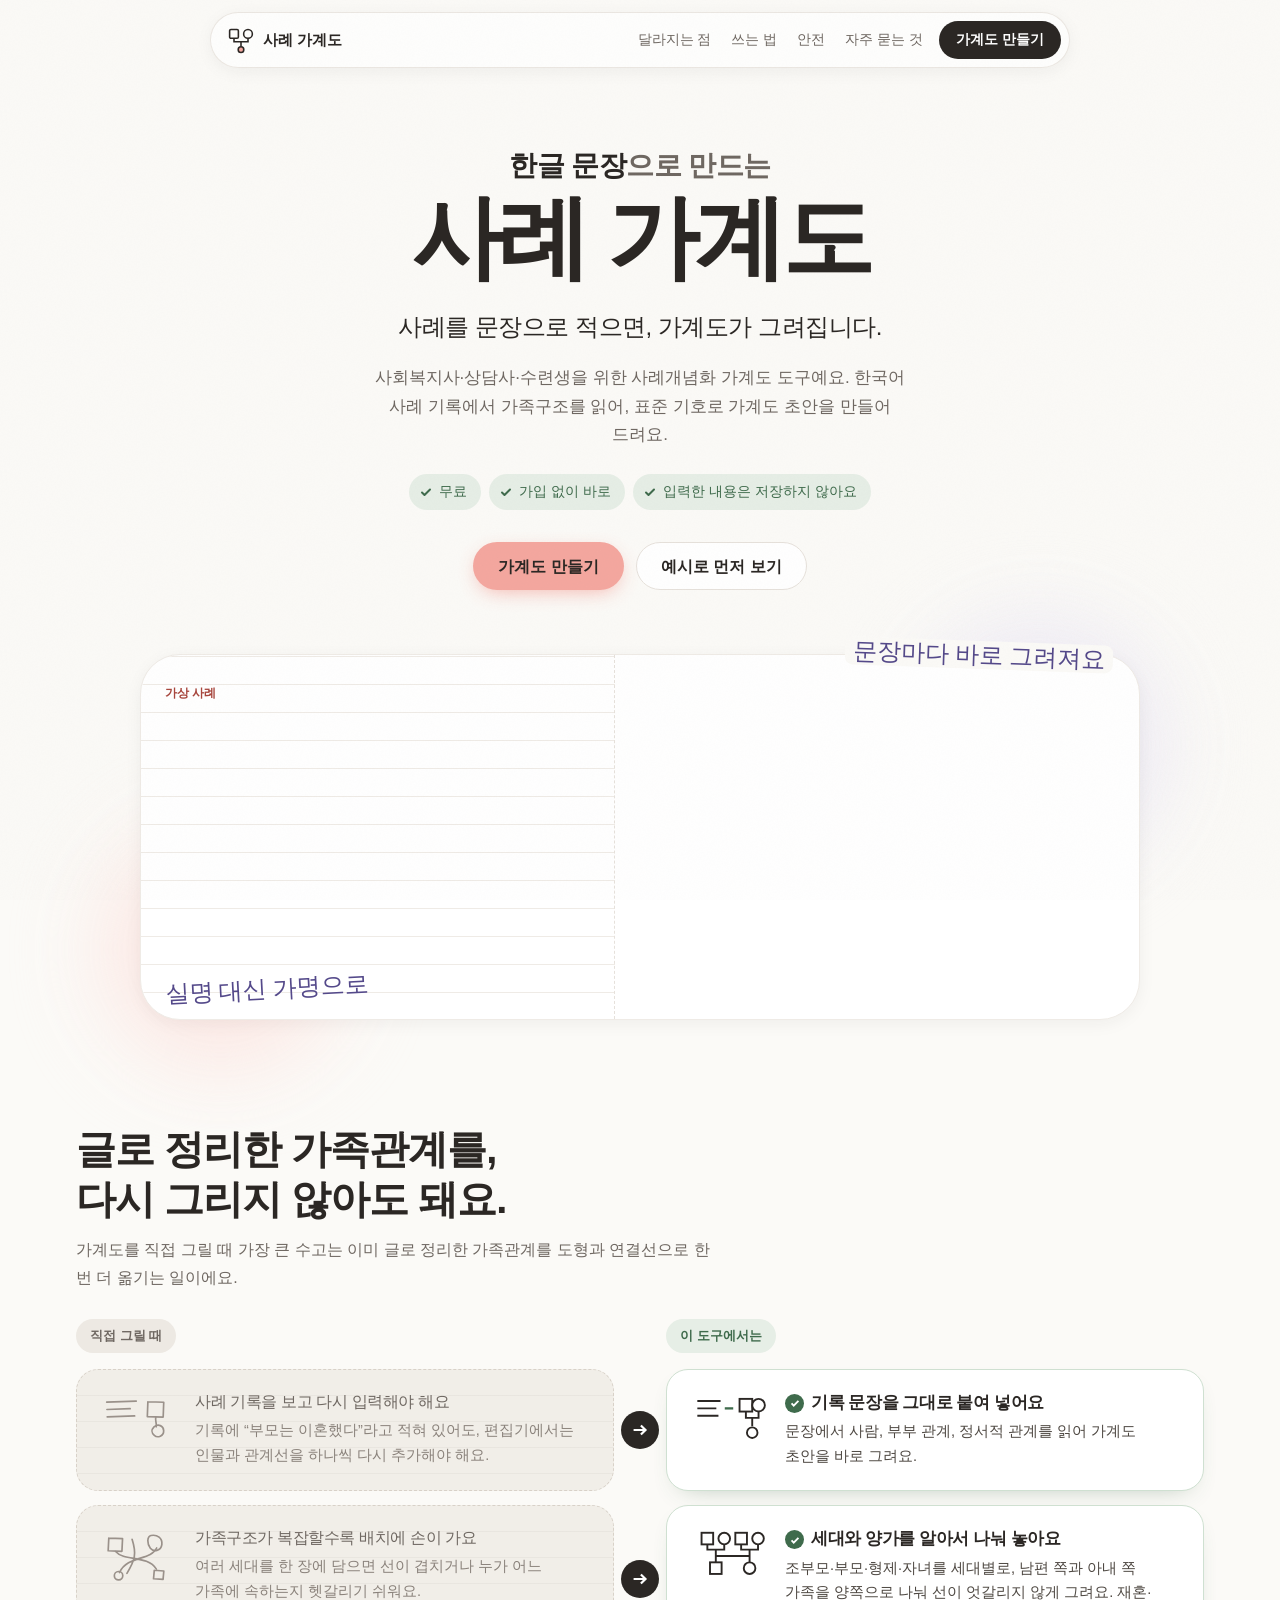
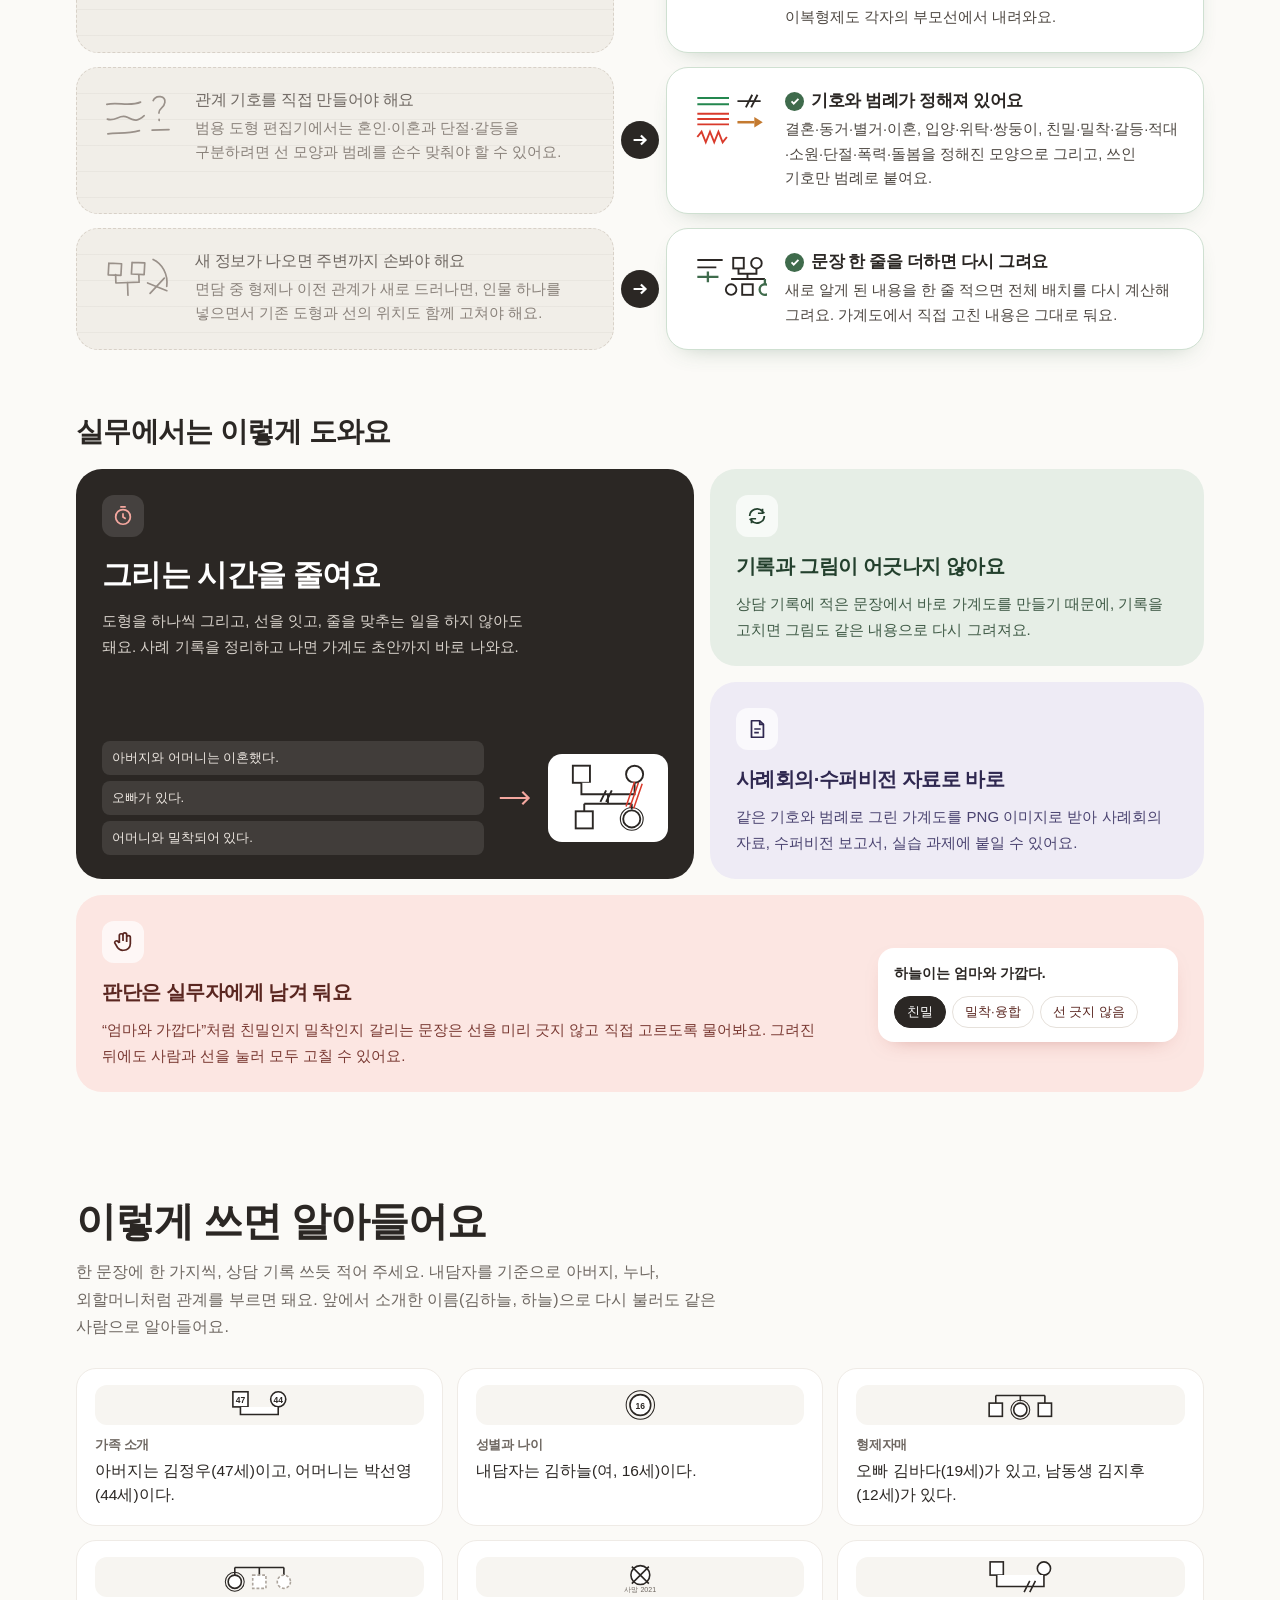
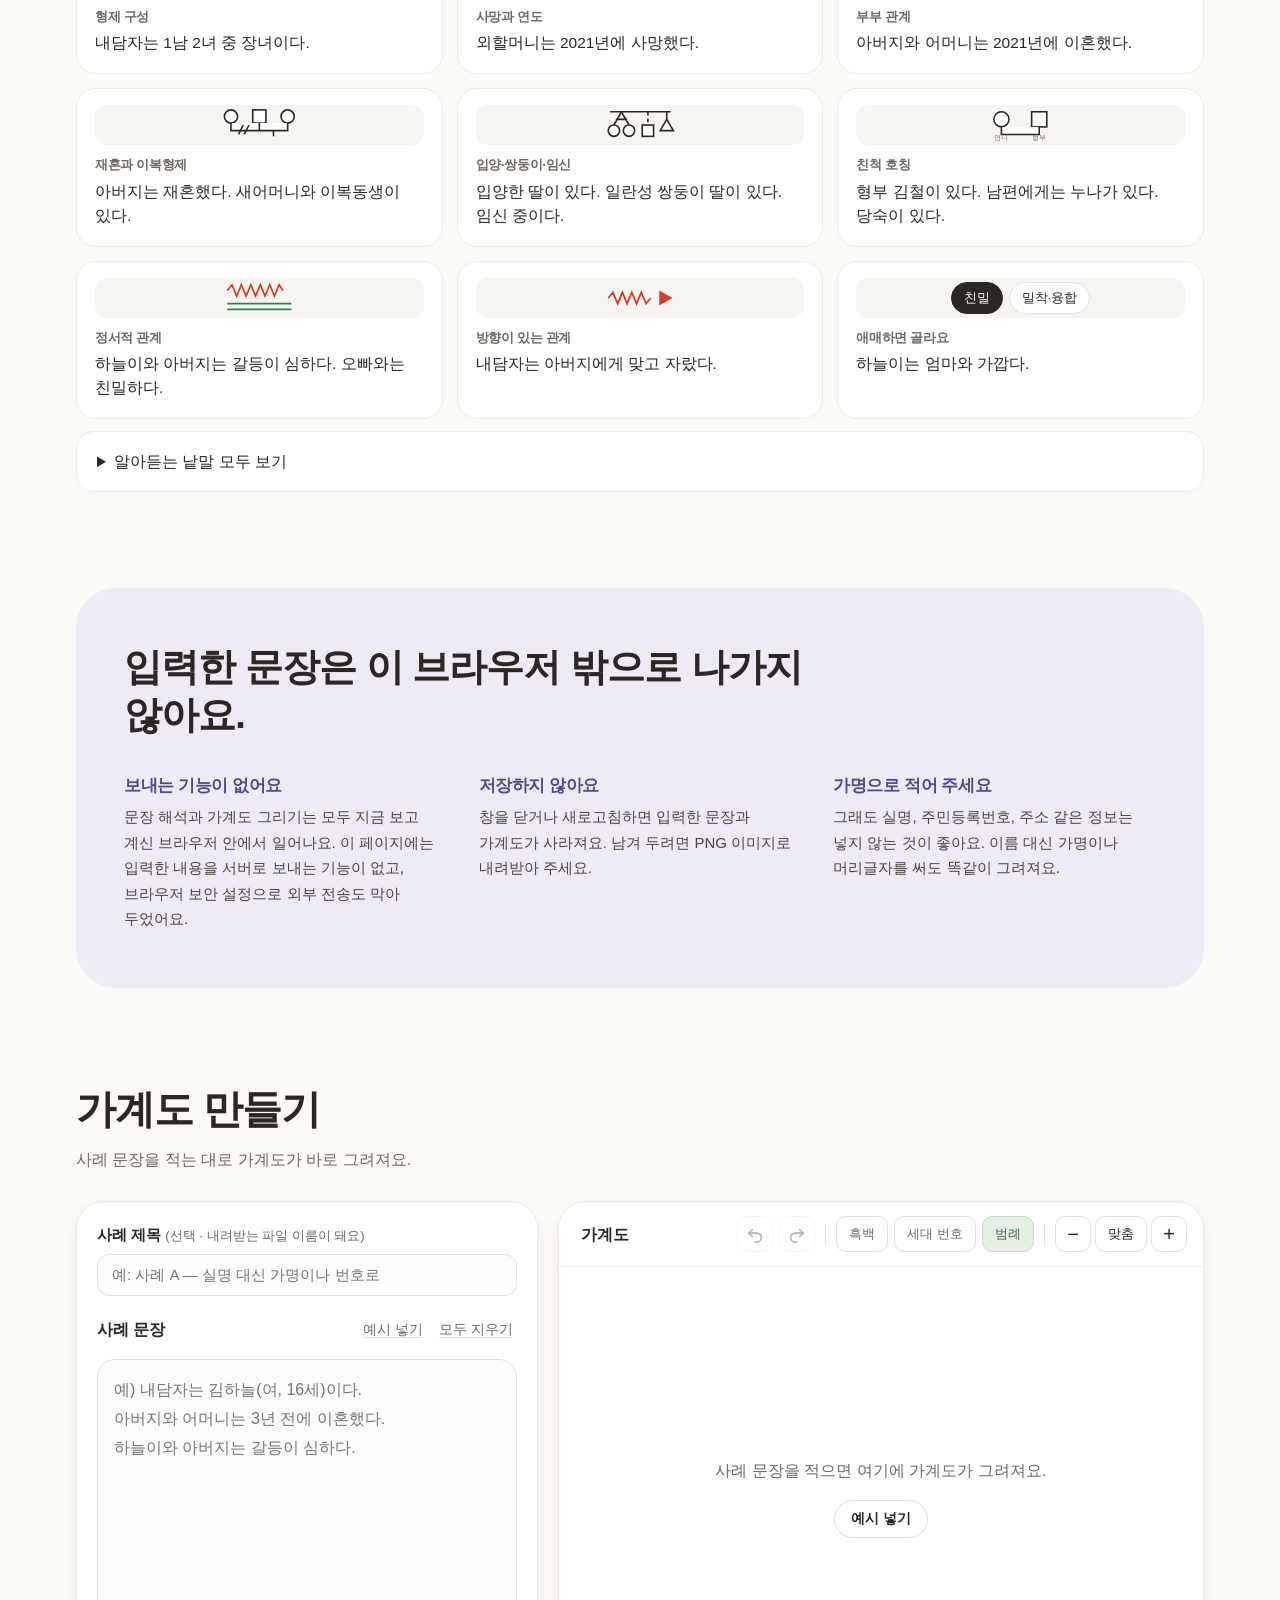
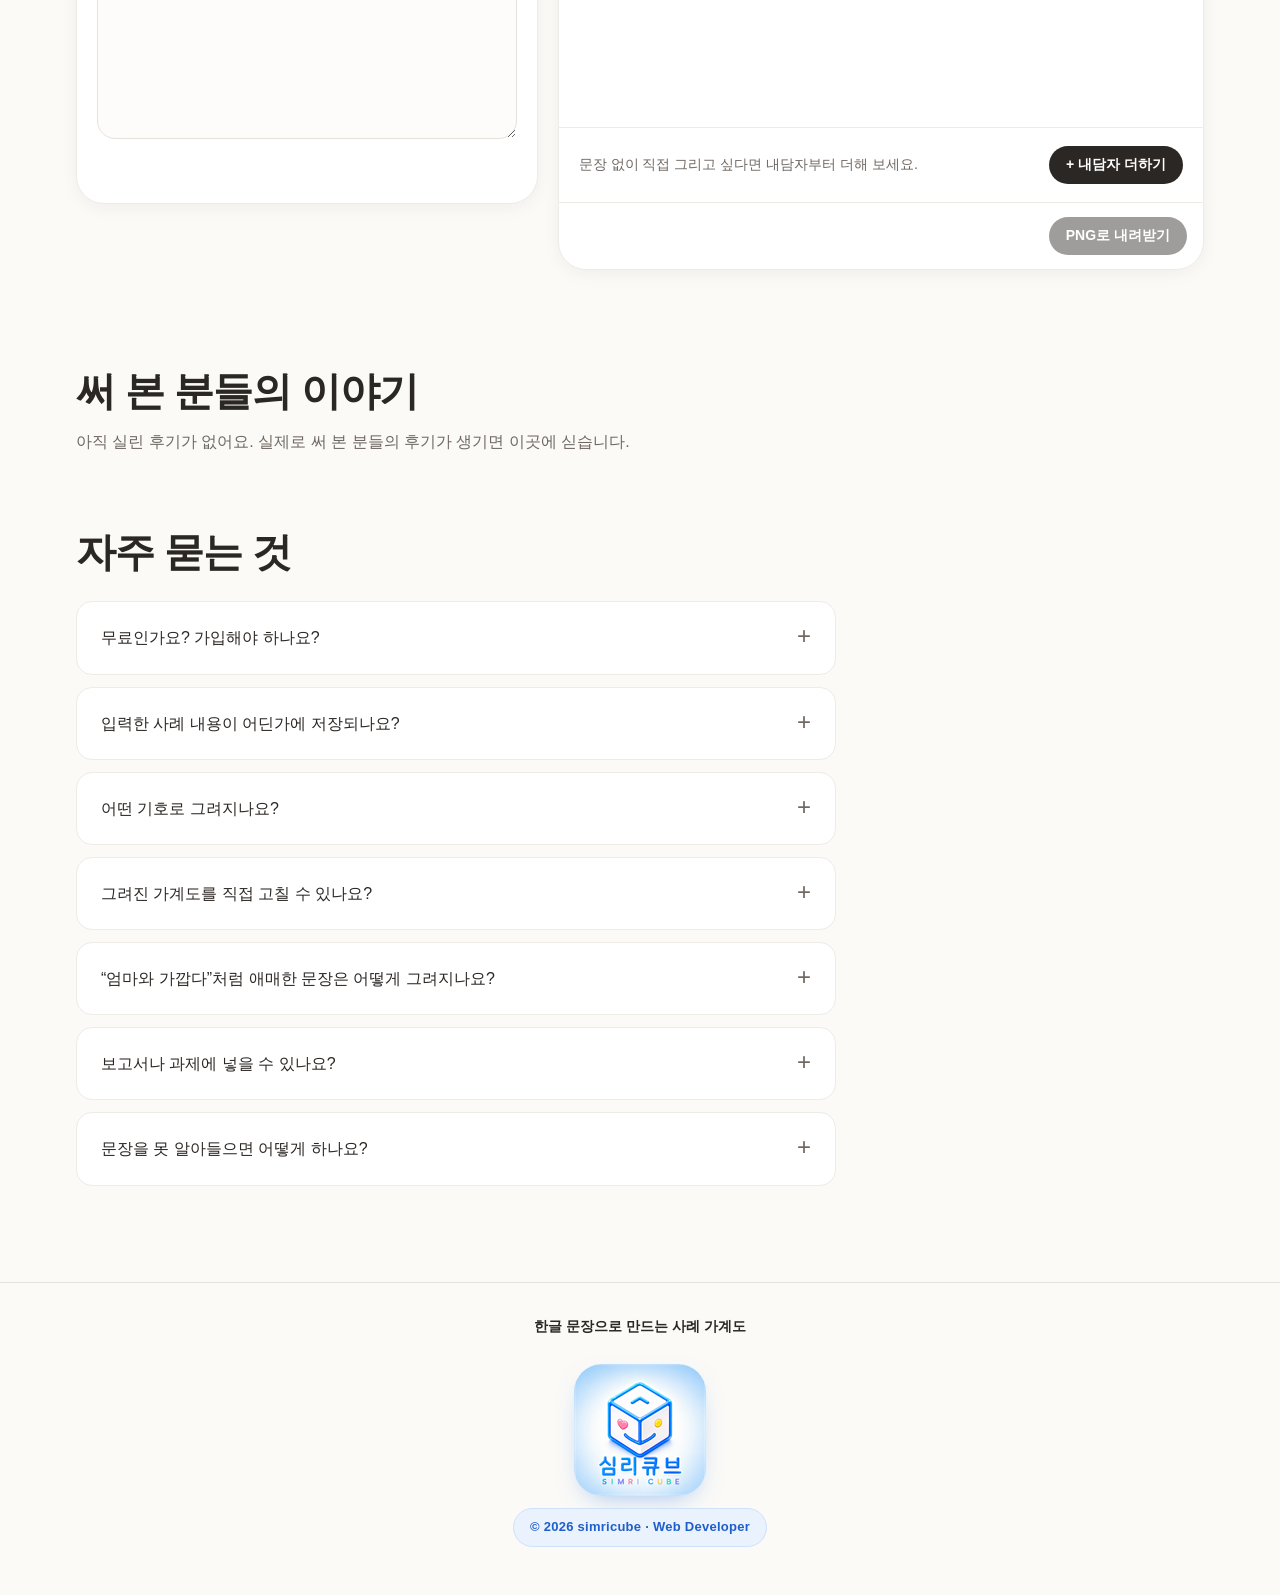
==== index.html @ d45f0ba2 "세 구역 새 디자인, 확대·축소, 사례 제목(파일 이름), PDF 빼기, 맨 아래 심리큐브 로고 - 달라지는 점: 회색 종이 손그림(직접 그릴 때) → 흰 카드 반듯한 기호(이 도" ====
<!doctype html>
<html lang="ko">
<head>
<meta charset="utf-8">
<meta name="viewport" content="width=device-width, initial-scale=1">
<meta http-equiv="Content-Security-Policy" content="default-src 'self'; script-src 'self'; style-src 'self' https://fonts.googleapis.com; font-src https://fonts.gstatic.com; img-src 'self' data: blob:; connect-src 'none'; form-action 'none'; base-uri 'none'; object-src 'none'">
<title>한글 문장으로 만드는 사례 가계도</title>
<meta name="description" content="사례를 한글 문장으로 적으면 사례개념화 가계도를 바로 그려 주는 무료 도구. 가입 없이 쓰고, 입력한 내용은 저장하지 않아요.">
<meta property="og:title" content="한글 문장으로 만드는 사례 가계도">
<meta property="og:description" content="사례를 문장으로 적으면, 가계도가 그려집니다. 무료, 가입 없이, 저장하지 않아요.">
<meta property="og:type" content="website">
<meta property="og:url" content="https://case-genogram.vercel.app/">
<meta property="og:image" content="https://case-genogram.vercel.app/images/og.png">
<meta property="og:image:width" content="1200">
<meta property="og:image:height" content="630">
<meta name="twitter:card" content="summary_large_image">
<meta name="theme-color" content="#FBFAF7">
<link rel="icon" href="favicon.svg" type="image/svg+xml">
<link rel="preconnect" href="https://fonts.googleapis.com">
<link rel="preconnect" href="https://fonts.gstatic.com" crossorigin>
<link rel="stylesheet" href="https://fonts.googleapis.com/css2?family=IBM+Plex+Sans+KR:wght@400;500;600;700&family=Nanum+Pen+Script&display=swap">
<link rel="stylesheet" href="css/style.css">
</head>
<body>
<a class="skip" href="#make">가계도 만들기로 바로 가기</a>
<div class="grain" aria-hidden="true"></div>

<header class="nav-wrap">
  <nav class="nav" aria-label="주요 메뉴">
    <a class="brand" href="#top" aria-label="한글 문장으로 만드는 사례 가계도, 맨 위로">
      <svg class="brand-mark" viewBox="0 0 32 32" aria-hidden="true">
        <rect x="3" y="4" width="10" height="10" rx="1.5"/><circle cx="24" cy="9" r="5"/>
        <path d="M8 14v4h16v-4M16 18v5"/><circle cx="16" cy="27" r="3.2" class="dot"/>
      </svg>
      <span class="brand-name">사례 가계도</span>
    </a>
    <div class="nav-links">
      <a href="#why">달라지는 점</a>
      <a href="#how">쓰는 법</a>
      <a href="#safety">안전</a>
      <a href="#faq">자주 묻는 것</a>
    </div>
    <a class="btn btn-ink btn-sm" href="#make">가계도 만들기</a>
  </nav>
</header>

<main id="top">
  <!-- 첫 화면 -->
  <section class="hero" id="hero">
    <div class="collage" aria-hidden="true">
      <div class="card card-note" data-pos="0 4 -4 0.05" data-depth="0.6">아버지와 어머니는<br>2021년에 이혼했다.</div>
      <div class="card card-sym" data-pos="5 36 3 0.15" data-depth="1">
        <svg viewBox="0 0 40 40"><rect x="8" y="8" width="24" height="24"/></svg><span>남성</span></div>
      <div class="card card-sym" data-pos="-1 60 -2 0.25" data-depth="0.8">
        <svg viewBox="0 0 64 40"><path d="M4 20h56M26 29l8-18M34 29l8-18"/></svg><span>이혼</span></div>
      <div class="card card-note" data-pos="3 80 2 0.35" data-depth="0.4">외할머니는<br>2021년에 사망했다.</div>
      <div class="card card-sym" data-pos="92 3 4 0.1" data-depth="0.9">
        <svg viewBox="0 0 40 40"><circle cx="20" cy="20" r="12"/></svg><span>여성</span></div>
      <div class="card card-note" data-pos="96 26 -3 0.2" data-depth="0.5">하늘이와 아버지는<br>갈등이 심하다.</div>
      <div class="card card-sym" data-pos="90 55 2 0.3" data-depth="1">
        <svg viewBox="0 0 64 40"><path class="coral" d="M4 20l5-6 5 12 5-12 5 12 5-12 5 12 5-12 5 12 5-12 5 6"/></svg><span>갈등</span></div>
      <div class="card card-sym" data-pos="97 78 -4 0.4" data-depth="0.7">
        <svg viewBox="0 0 64 40"><path class="lav" d="M4 13h56M4 20h56M4 27h56"/></svg><span>밀착</span></div>
    </div>

    <div class="hero-copy">
      <h1 class="site-name"><span class="sn-1"><span class="hl">한글 문장</span>으로 만드는</span> <span class="sn-2">사례 가계도</span></h1>
      <p class="tagline">사례를 문장으로 적으면, 가계도가 그려집니다.</p>
      <p class="lede">사회복지사·상담사·수련생을 위한 사례개념화 가계도 도구예요. 한국어 사례 기록에서 가족구조를 읽어, 표준 기호로 가계도 초안을 만들어 드려요.</p>
      <ul class="promise">
        <li>무료</li>
        <li>가입 없이 바로</li>
        <li>입력한 내용은 저장하지 않아요</li>
      </ul>
      <div class="hero-actions">
        <a class="btn btn-coral" href="#make">가계도 만들기</a>
        <button class="btn btn-ghost" type="button" data-load-example>예시로 먼저 보기</button>
      </div>
    </div>

    <figure class="demo" aria-label="가상 사례 문장이 한 줄씩 적히며 가계도가 그려지는 예시">
      <div class="demo-note">
        <p class="demo-tag">가상 사례</p>
        <ol class="demo-lines" id="demo-lines" aria-hidden="true"></ol>
        <span class="hand hand-1" aria-hidden="true">실명 대신 가명으로</span>
      </div>
      <div class="demo-chart" id="demo-chart"></div>
      <span class="hand hand-2" aria-hidden="true">문장마다 바로 그려져요</span>
    </figure>
  </section>

  <!-- 달라지는 점 -->
  <section class="why" id="why" aria-labelledby="why-title">
    <div class="section-head">
      <h2 id="why-title"><span>글로 정리한 가족관계를,</span> <span>다시 그리지 않아도 돼요.</span></h2>
      <p>가계도를 직접 그릴 때 가장 큰 수고는 이미 글로 정리한 가족관계를 도형과 연결선으로 한 번 더 옮기는 일이에요.</p>
    </div>

    <div class="cmp" role="list">
      <div class="cmp-labels" aria-hidden="true">
        <span class="pill pill-before">직접 그릴 때</span>
        <span></span>
        <span class="pill pill-after">이 도구에서는</span>
      </div>

      <div class="cmp-row" role="listitem">
        <div class="cmp-before">
          <svg class="doodle" viewBox="0 0 72 52" aria-hidden="true"><path d="M6 8h28M6 15h22M6 22h26"/><path d="M45 9l15 1-1 14-15-1z"/><path d="M50 33c4-3 9-1 9 4s-6 7-9 4-3-5 0-8z"/><path d="M52 24c-1 3 1 6 0 9"/></svg>
          <div><h3>사례 기록을 보고 다시 입력해야 해요</h3><p>기록에 “부모는 이혼했다”라고 적혀 있어도, 편집기에서는 인물과 관계선을 하나씩 다시 추가해야 해요.</p></div>
        </div>
        <span class="cmp-arrow" aria-hidden="true"><svg viewBox="0 0 24 24"><path d="M5 12h13M13 7l5 5-5 5"/></svg></span>
        <div class="cmp-after">
          <svg class="neat" viewBox="0 0 72 52" aria-hidden="true"><path d="M6 8h22M6 15h18M6 22h20"/><path class="g" d="M32 15h8"/><rect x="46" y="6" width="12" height="12"/><circle cx="64" cy="12" r="6"/><path d="M52 18v6h12v-6M58 24v8"/><circle cx="58" cy="38" r="5"/></svg>
          <div><h3>기록 문장을 그대로 붙여 넣어요</h3><p>문장에서 사람, 부부 관계, 정서적 관계를 읽어 가계도 초안을 바로 그려요.</p></div>
        </div>
      </div>

      <div class="cmp-row" role="listitem">
        <div class="cmp-before">
          <svg class="doodle" viewBox="0 0 72 52" aria-hidden="true"><path d="M8 8l13 1-1 12-13-1z"/><path d="M48 7c6-1 11 3 10 9s-8 7-11 3-3-11 1-12z"/><path d="M14 21c8 10 30 4 38 18M53 19c-6 12-28 6-36 22M30 10c4 14 2 20-6 32"/><circle cx="16" cy="44" r="4"/><path d="M50 40l9 1-1 8-9-1z"/></svg>
          <div><h3>가족구조가 복잡할수록 배치에 손이 가요</h3><p>여러 세대를 한 장에 담으면 선이 겹치거나 누가 어느 가족에 속하는지 헷갈리기 쉬워요.</p></div>
        </div>
        <span class="cmp-arrow" aria-hidden="true"><svg viewBox="0 0 24 24"><path d="M5 12h13M13 7l5 5-5 5"/></svg></span>
        <div class="cmp-after">
          <svg class="neat" viewBox="0 0 72 52" aria-hidden="true"><rect x="10" y="4" width="11" height="11"/><circle cx="31.5" cy="9.5" r="5.5"/><path d="M15.5 15v5h16v-5M23.5 20v6"/><rect x="42" y="4" width="11" height="11"/><circle cx="63.5" cy="9.5" r="5.5"/><path d="M47.5 15v5h16v-5M55.5 20v6"/><path d="M23.5 26h32"/><rect x="18" y="32" width="11" height="11"/><circle cx="55.5" cy="37.5" r="5.5"/><path d="M23.5 32v-6M55.5 32v-6"/></svg>
          <div><h3>세대와 양가를 알아서 나눠 놓아요</h3><p>조부모·부모·형제·자녀를 세대별로, 남편 쪽과 아내 쪽 가족을 양쪽으로 나눠 선이 엇갈리지 않게 그려요. 재혼·이복형제도 각자의 부모선에서 내려와요.</p></div>
        </div>
      </div>

      <div class="cmp-row" role="listitem">
        <div class="cmp-before">
          <svg class="doodle" viewBox="0 0 72 52" aria-hidden="true"><path d="M6 12c10-2 22 3 32-1"/><path d="M6 26c8 3 12-5 19-1s10 4 16-1"/><path d="M6 40c9-1 18 1 30-2"/><path d="M50 10c3-6 12-4 11 2s-6 5-6 10M55 28v1"/><path d="M48 38h16"/></svg>
          <div><h3>관계 기호를 직접 만들어야 해요</h3><p>범용 도형 편집기에서는 혼인·이혼과 단절·갈등을 구분하려면 선 모양과 범례를 손수 맞춰야 할 수 있어요.</p></div>
        </div>
        <span class="cmp-arrow" aria-hidden="true"><svg viewBox="0 0 24 24"><path d="M5 12h13M13 7l5 5-5 5"/></svg></span>
        <div class="cmp-after">
          <svg class="neat legend-glyph" viewBox="0 0 72 52" aria-hidden="true"><path class="gr" d="M6 7h30M6 13h30"/><path class="rd" d="M6 22h30M6 27h30M6 32h30"/><path class="rd zz" d="M6 44l4-5 4 10 4-10 4 10 4-10 4 10 4-5"/><path d="M44 10h22M52 16l6-12M57 16l6-12"/><path class="br" d="M44 30h16"/><path class="br-f" d="M60 25l8 5-8 5z"/></svg>
          <div><h3>기호와 범례가 정해져 있어요</h3><p>결혼·동거·별거·이혼, 입양·위탁·쌍둥이, 친밀·밀착·갈등·적대·소원·단절·폭력·돌봄을 정해진 모양으로 그리고, 쓰인 기호만 범례로 붙여요.</p></div>
        </div>
      </div>

      <div class="cmp-row" role="listitem">
        <div class="cmp-before">
          <svg class="doodle" viewBox="0 0 72 52" aria-hidden="true"><path d="M8 10l12 1-1 11-12-1z"/><path d="M30 10l12 1-1 11-12-1z"/><path d="M14 21v8h22v-7"/><path d="M50 8c8 4 14 14 12 26"/><path d="M44 30l18 8M46 40l14-14"/><path d="M25 29v12"/></svg>
          <div><h3>새 정보가 나오면 주변까지 손봐야 해요</h3><p>면담 중 형제나 이전 관계가 새로 드러나면, 인물 하나를 넣으면서 기존 도형과 선의 위치도 함께 고쳐야 해요.</p></div>
        </div>
        <span class="cmp-arrow" aria-hidden="true"><svg viewBox="0 0 24 24"><path d="M5 12h13M13 7l5 5-5 5"/></svg></span>
        <div class="cmp-after">
          <svg class="neat" viewBox="0 0 72 52" aria-hidden="true"><path d="M6 8h24M6 15h18"/><path class="g" d="M6 24h20M16 19v10"/><rect x="40" y="6" width="10" height="10"/><circle cx="62" cy="11" r="5"/><path d="M45 16v5h17v-5M53.5 21v5"/><path d="M38 26h32"/><circle cx="38" cy="36" r="5"/><rect x="48.5" y="31" width="10" height="10"/><path class="g" d="M70 26v5"/><circle class="g" cx="70" cy="36" r="5"/></svg>
          <div><h3>문장 한 줄을 더하면 다시 그려요</h3><p>새로 알게 된 내용을 한 줄 적으면 전체 배치를 다시 계산해 그려요. 가계도에서 직접 고친 내용은 그대로 둬요.</p></div>
        </div>
      </div>
    </div>

    <div class="practice">
      <h3 class="practice-title">실무에서는 이렇게 도와요</h3>
      <div class="bento">
        <article class="bento-card bento-big">
          <span class="bento-icon" aria-hidden="true"><svg viewBox="0 0 24 24"><circle cx="12" cy="13" r="8"/><path d="M12 9v4l3 2M9 2h6"/></svg></span>
          <h4>그리는 시간을 줄여요</h4>
          <p>도형을 하나씩 그리고, 선을 잇고, 줄을 맞추는 일을 하지 않아도 돼요. 사례 기록을 정리하고 나면 가계도 초안까지 바로 나와요.</p>
          <div class="bento-visual" aria-hidden="true">
            <div class="bv-lines"><span>아버지와 어머니는 이혼했다.</span><span>오빠가 있다.</span><span>어머니와 밀착되어 있다.</span></div>
            <svg class="bv-arrow" viewBox="0 0 40 24"><path d="M2 12h32M27 5l7 7-7 7"/></svg>
            <svg class="bv-geno" viewBox="0 0 110 80"><rect x="18" y="6" width="18" height="18"/><circle cx="83" cy="15" r="9"/><path d="M27 24v12h56V24M55 36v10M47 44l6-12M53 44l6-12"/><path d="M30 46h50M30 46v8M80 46v6"/><rect x="21" y="54" width="18" height="18"/><circle cx="80" cy="62" r="9"/><circle cx="80" cy="62" r="12" class="thin"/><path class="lav" d="M74 49l9-26M78 50l9-26M82 51l9-26"/></svg>
          </div>
        </article>
        <article class="bento-card bento-sage">
          <span class="bento-icon" aria-hidden="true"><svg viewBox="0 0 24 24"><path d="M4 12a8 8 0 0114-5l2 2M20 12a8 8 0 01-14 5l-2-2M18 4v5h-5M6 20v-5h5"/></svg></span>
          <h4>기록과 그림이 어긋나지 않아요</h4>
          <p>상담 기록에 적은 문장에서 바로 가계도를 만들기 때문에, 기록을 고치면 그림도 같은 내용으로 다시 그려져요.</p>
        </article>
        <article class="bento-card bento-lav">
          <span class="bento-icon" aria-hidden="true"><svg viewBox="0 0 24 24"><path d="M6 3h9l4 4v14H6z"/><path d="M15 3v4h4M9 12h7M9 16h5"/></svg></span>
          <h4>사례회의·수퍼비전 자료로 바로</h4>
          <p>같은 기호와 범례로 그린 가계도를 PNG 이미지로 받아 사례회의 자료, 수퍼비전 보고서, 실습 과제에 붙일 수 있어요.</p>
        </article>
        <article class="bento-card bento-coral">
          <div>
            <span class="bento-icon" aria-hidden="true"><svg viewBox="0 0 24 24"><path d="M8 13V5a2 2 0 014 0v6M12 11V4a2 2 0 014 0v8M16 12V7a2 2 0 014 0v7a7 7 0 01-7 7h-1a7 7 0 01-6-3l-3-5a2 2 0 013-2l2 2"/></svg></span>
            <h4>판단은 실무자에게 남겨 둬요</h4>
            <p>“엄마와 가깝다”처럼 친밀인지 밀착인지 갈리는 문장은 선을 미리 긋지 않고 직접 고르도록 물어봐요. 그려진 뒤에도 사람과 선을 눌러 모두 고칠 수 있어요.</p>
          </div>
          <div class="bento-choice" aria-hidden="true">
            <q>하늘이는 엄마와 가깝다.</q>
            <span class="chip on">친밀</span><span class="chip">밀착·융합</span><span class="chip">선 긋지 않음</span>
          </div>
        </article>
      </div>
    </div>
  </section>

  <!-- 쓰는 법 -->
  <section class="how" id="how" aria-labelledby="how-title">
    <div class="section-head">
      <h2 id="how-title">이렇게 쓰면 알아들어요</h2>
      <p>한 문장에 한 가지씩, 상담 기록 쓰듯 적어 주세요. 내담자를 기준으로 아버지, 누나, 외할머니처럼 관계를 부르면 돼요. 앞에서 소개한 이름(김하늘, 하늘)으로 다시 불러도 같은 사람으로 알아들어요.</p>
    </div>
    <div class="rules" role="list">
      <article class="rule" role="listitem">
        <svg class="rule-glyph" viewBox="0 0 80 36" aria-hidden="true"><rect x="12" y="4" width="16" height="16"/><text x="20" y="16">47</text><circle cx="60" cy="12" r="8"/><text x="60" y="16">44</text><path d="M20 20v8h40v-8"/></svg>
        <h3>가족 소개</h3>
        <p class="rule-ex">아버지는 김정우(47세)이고, 어머니는 박선영(44세)이다.</p>
      </article>
      <article class="rule" role="listitem">
        <svg class="rule-glyph" viewBox="0 0 80 36" aria-hidden="true"><circle cx="40" cy="18" r="11"/><circle cx="40" cy="18" r="15" class="thin"/><text x="40" y="22">16</text></svg>
        <h3>성별과 나이</h3>
        <p class="rule-ex">내담자는 김하늘(여, 16세)이다.</p>
      </article>
      <article class="rule" role="listitem">
        <svg class="rule-glyph" viewBox="0 0 80 36" aria-hidden="true"><path d="M14 8h52M14 8v8M40 8v6M66 8v8"/><rect x="7" y="16" width="14" height="14"/><circle cx="40" cy="23" r="7"/><circle cx="40" cy="23" r="10" class="thin"/><rect x="59" y="16" width="14" height="14"/></svg>
        <h3>형제자매</h3>
        <p class="rule-ex">오빠 김바다(19세)가 있고, 남동생 김지후(12세)가 있다.</p>
      </article>
      <article class="rule" role="listitem">
        <svg class="rule-glyph" viewBox="0 0 80 36" aria-hidden="true"><path d="M14 8h52M14 8v8M40 8v8M66 8v8"/><circle cx="14" cy="23" r="7"/><circle cx="14" cy="23" r="10" class="thin"/><rect x="33" y="16" width="14" height="14" class="faint"/><circle cx="66" cy="23" r="7" class="faint"/></svg>
        <h3>형제 구성</h3>
        <p class="rule-ex">내담자는 1남 2녀 중 장녀이다.</p>
      </article>
      <article class="rule" role="listitem">
        <svg class="rule-glyph" viewBox="0 0 80 36" aria-hidden="true"><circle cx="40" cy="16" r="10"/><path d="M31 7l18 18M49 7L31 25"/><text x="40" y="34" class="small">사망 2021</text></svg>
        <h3>사망과 연도</h3>
        <p class="rule-ex">외할머니는 2021년에 사망했다.</p>
      </article>
      <article class="rule" role="listitem">
        <svg class="rule-glyph" viewBox="0 0 80 36" aria-hidden="true"><rect x="8" y="2" width="14" height="14"/><circle cx="65" cy="9" r="7"/><path d="M15 16v12h50V16M44 34l6-12M50 34l6-12"/></svg>
        <h3>부부 관계</h3>
        <p class="rule-ex">아버지와 어머니는 2021년에 이혼했다.</p>
      </article>
      <article class="rule" role="listitem">
        <svg class="rule-glyph" viewBox="0 0 80 36" aria-hidden="true"><circle cx="10" cy="9" r="7"/><rect x="33" y="2" width="14" height="14"/><circle cx="70" cy="9" r="7"/><path d="M10 16v8h30v-8M18 28l5-10M24 28l5-10M40 16v8h30v-8"/><path d="M55 24v6"/></svg>
        <h3>재혼과 이복형제</h3>
        <p class="rule-ex">아버지는 재혼했다. 새어머니와 이복동생이 있다.</p>
      </article>
      <article class="rule" role="listitem">
        <svg class="rule-glyph" viewBox="0 0 80 36" aria-hidden="true"><path d="M8 4h64M20 4l-8 14M20 4l8 14M14 12h12"/><circle cx="12" cy="24" r="6"/><circle cx="28" cy="24" r="6"/><path d="M48 4v14" class="dash"/><rect x="42" y="18" width="12" height="12"/><path d="M68 4v8M68 12l-7 12h14z"/></svg>
        <h3>입양·쌍둥이·임신</h3>
        <p class="rule-ex">입양한 딸이 있다. 일란성 쌍둥이 딸이 있다. 임신 중이다.</p>
      </article>
      <article class="rule" role="listitem">
        <svg class="rule-glyph" viewBox="0 0 80 36" aria-hidden="true"><circle cx="20" cy="12" r="8"/><rect x="52" y="4" width="16" height="16"/><path d="M20 20v8h40v-8"/><text x="20" y="34" class="small">언니</text><text x="60" y="34" class="small">형부</text></svg>
        <h3>친척 호칭</h3>
        <p class="rule-ex">형부 김철이 있다. 남편에게는 누나가 있다. 당숙이 있다.</p>
      </article>
      <article class="rule" role="listitem">
        <svg class="rule-glyph" viewBox="0 0 80 36" aria-hidden="true"><path class="rd" d="M6 10l5-6 5 12 5-12 5 12 5-12 5 12 5-12 5 12 5-12 5 12 5-12 4 6"/><path class="gr" d="M6 24h68M6 30h68"/></svg>
        <h3>정서적 관계</h3>
        <p class="rule-ex">하늘이와 아버지는 갈등이 심하다. 오빠와는 친밀하다.</p>
      </article>
      <article class="rule" role="listitem">
        <svg class="rule-glyph" viewBox="0 0 80 36" aria-hidden="true"><path class="rd" d="M6 18l5-6 5 12 5-12 5 12 5-12 5 12 5-12 5 12 5-6"/><path class="rd-f" d="M74 18l-14 8V10z"/></svg>
        <h3>방향이 있는 관계</h3>
        <p class="rule-ex">내담자는 아버지에게 맞고 자랐다.</p>
      </article>
      <article class="rule" role="listitem">
        <div class="rule-glyph chips" aria-hidden="true"><span class="chip on">친밀</span><span class="chip">밀착·융합</span></div>
        <h3>애매하면 골라요</h3>
        <p class="rule-ex">하늘이는 엄마와 가깝다.</p>
      </article>
    </div>
    <details class="words">
      <summary>알아듣는 낱말 모두 보기</summary>
      <dl>
        <dt>사람</dt>
        <dd>내담자, 본인, 아버지(아빠), 어머니(엄마), 부모, 형, 오빠, 누나, 언니, 남동생, 여동생, 동생, 남편, 아내, 배우자, 전남편, 전처, 동거인, 아들, 딸, 자녀, 장남·장녀·막내딸, 입양한 아들·딸, 위탁아동, 의붓아들·딸, 새아버지(계부), 새어머니(계모), 양부모, 이복·이부형제, 쌍둥이 형·동생, 반려견, 반려묘. 이름은 가명이나 영문 머리글자(A, B)로 적어도 돼요.</dd>
        <dt>친가</dt>
        <dd>친할아버지·친할머니(조부·조모), 증조·고조할아버지·할머니, 큰할아버지·작은할아버지(종조부), 큰할머니·작은할머니, 고모할머니(대고모), 큰아버지·큰어머니, 작은아버지·작은어머니, 고모·고모부, 당숙·당숙모, 당고모, 친사촌, 고종사촌, 육촌(재종), 당질</dd>
        <dt>외가</dt>
        <dd>외할아버지·외할머니(외조부·외조모), 외증조·외고조, 큰외할아버지·작은외할아버지, 외삼촌·외숙모, 이모·이모부, 외당숙, 외사촌, 이종사촌, 진외할아버지·진외할머니(아버지의 외가)</dd>
        <dt>시댁·처가</dt>
        <dd>시아버지, 시어머니, 시할아버지, 시할머니, 아주버님(시아주버니·시숙), 도련님·시동생, 시누이, 아가씨, 장인, 장모, 처형, 처제, 처남, 처남댁</dd>
        <dt>형제·자녀의 가족</dt>
        <dd>형부, 매형(자형), 제부, 매제, 올케, 형수, 제수(계수), 조카, 조카딸, 생질, 조카며느리, 조카사위, 며느리, 사위, 손자, 손녀, 외손자, 외손녀, 증손자. “아버지의 전처”, “남편의 누나”처럼 ‘의’로 이어 쓰거나 “남편에게는 누나가 있다”처럼 써도 돼요.</dd>
        <dt>물어보는 호칭</dt>
        <dd>할아버지·할머니(친가/외가), 사촌(어느 쪽), 삼촌(아버지의 남자 형제/외삼촌), 이모할머니, 형님, 동서, 서방님, 아버님·어머님, 형제가 여럿일 때의 조카</dd>
        <dt>부부</dt>
        <dd>결혼, 재혼, 이혼, 별거, 동거, 사실혼. “헤어졌다”는 별거인지 이혼인지 물어봐요.</dd>
        <dt>정서적 관계</dt>
        <dd>친밀(친밀하다, 사이가 좋다), 밀착(융합, 과잉보호, 지나치게 가깝다), 갈등(다툼, 불화, 충돌), 적대(적대적, 증오), 소원(거리감, 서먹하다), 단절(연락이 끊겼다, 왕래가 없다, 절연), 폭력·학대(폭행, 때렸다, 성추행, 폭언, 방임), 통제(간섭, 결정을 대신), 부정적 초점(탓을 돌린다, 희생양), 돌봄(돌본다, 주 보호자)</dd>
        <dt>골라 주세요</dt>
        <dd>가깝다, 사이가 안 좋다, 연락이 뜸하다, 멀어졌다, 집착, 무서워한다, 훈육이 심했다, ~없이는 못 한다</dd>
        <dt>그 밖에</dt>
        <dd>사망·돌아가셨다·별세(연도·나이), 1978년생, 12세 딸, “1남 2녀 중 장녀”(형제 자리), 임신 중, 유산, 사산, 임신중절, 함께 산다(동거가족 경계), 진술(정보 출처 표시), “처남은 없다”(그리지 않음)</dd>
      </dl>
      <p class="words-note">알아듣지 못한 문장은 따로 알려 드려요. 가계도에서 사람이나 선을 눌러 직접 더하거나 고칠 수도 있어요.</p>
    </details>
  </section>

  <!-- 안전 -->
  <section class="safety" id="safety" aria-labelledby="safety-title">
    <h2 id="safety-title">입력한 문장은 이 브라우저 밖으로 나가지 않아요.</h2>
    <div class="safety-grid">
      <div>
        <h3>보내는 기능이 없어요</h3>
        <p>문장 해석과 가계도 그리기는 모두 지금 보고 계신 브라우저 안에서 일어나요. 이 페이지에는 입력한 내용을 서버로 보내는 기능이 없고, 브라우저 보안 설정으로 외부 전송도 막아 두었어요.</p>
      </div>
      <div>
        <h3>저장하지 않아요</h3>
        <p>창을 닫거나 새로고침하면 입력한 문장과 가계도가 사라져요. 남겨 두려면 PNG 이미지로 내려받아 주세요.</p>
      </div>
      <div>
        <h3>가명으로 적어 주세요</h3>
        <p>그래도 실명, 주민등록번호, 주소 같은 정보는 넣지 않는 것이 좋아요. 이름 대신 가명이나 머리글자를 써도 똑같이 그려져요.</p>
      </div>
    </div>
  </section>

  <!-- 만들기 -->
  <section class="make" id="make" aria-labelledby="make-title">
    <div class="section-head">
      <h2 id="make-title">가계도 만들기</h2>
      <p>사례 문장을 적는 대로 가계도가 바로 그려져요.</p>
    </div>

    <div class="workbench">
      <div class="panel panel-input">
        <div class="title-field">
          <label for="case-title">사례 제목 <span>(선택 · 내려받는 파일 이름이 돼요)</span></label>
          <input id="case-title" type="text" maxlength="40" autocomplete="off" placeholder="예: 사례 A — 실명 대신 가명이나 번호로">
        </div>
        <div class="panel-bar">
          <label for="case-text">사례 문장</label>
          <div class="bar-actions">
            <button class="btn-text" type="button" data-load-example>예시 넣기</button>
            <button class="btn-text" type="button" id="clear-text">모두 지우기</button>
          </div>
        </div>
        <textarea id="case-text" spellcheck="false" autocomplete="off" rows="12"
          placeholder="예) 내담자는 김하늘(여, 16세)이다.&#10;아버지와 어머니는 3년 전에 이혼했다.&#10;하늘이와 아버지는 갈등이 심하다."></textarea>
        <p class="status" id="parse-status" aria-live="polite"></p>

        <div class="choices" id="choices" hidden>
          <h3>골라 주세요</h3>
          <p class="choices-hint">해석이 갈리는 문장은 선을 미리 긋지 않았어요. 사례에 맞는 쪽을 골라 주세요.</p>
          <div id="choice-list"></div>
        </div>

        <ul class="issues" id="issues"></ul>

        <div class="edited-banner" id="edited-banner" hidden>
          <p>직접 고친 내용은 그대로 두고, 문장에서 새로 나온 사람과 관계만 더해요.</p>
          <button class="btn btn-ghost btn-sm" type="button" id="reparse">문장 기준으로 처음부터 다시 그리기</button>
        </div>
      </div>

      <div class="panel panel-chart">
        <div class="panel-bar chart-bar">
          <span class="bar-title">가계도</span>
          <div class="bar-actions">
            <button class="icon-btn" type="button" id="undo" disabled aria-label="되돌리기" title="되돌리기 (Ctrl+Z)">
              <svg viewBox="0 0 20 20" aria-hidden="true"><path d="M7 5L3 9l4 4M3.5 9H12a5 5 0 010 10h-2"/></svg>
            </button>
            <button class="icon-btn" type="button" id="redo" disabled aria-label="다시 하기" title="다시 하기 (Ctrl+Y)">
              <svg viewBox="0 0 20 20" aria-hidden="true"><path d="M13 5l4 4-4 4M16.5 9H8a5 5 0 000 10h2"/></svg>
            </button>
            <span class="bar-sep" aria-hidden="true"></span>
            <button class="toggle" type="button" id="opt-mono" aria-pressed="false">흑백</button>
            <button class="toggle" type="button" id="opt-gen" aria-pressed="false">세대 번호</button>
            <button class="toggle" type="button" id="opt-legend" aria-pressed="true">범례</button>
            <span class="bar-sep" aria-hidden="true"></span>
            <span class="zoom" role="group" aria-label="확대·축소">
              <button class="icon-btn" type="button" id="zoom-out" aria-label="축소">−</button>
              <button class="zoom-label" type="button" id="zoom-fit" title="칸에 맞추기"><span id="zoom-label">맞춤</span></button>
              <button class="icon-btn" type="button" id="zoom-in" aria-label="확대">+</button>
            </span>
          </div>
        </div>
        <p class="edit-hint" id="chart-tip" hidden>
          <svg viewBox="0 0 20 20" aria-hidden="true"><path d="M4 14.5V16h1.5l8.8-8.8-1.5-1.5L4 14.5zM15.4 6.1a1 1 0 000-1.4l-1-1a1 1 0 00-1.4 0l-.9.9 2.4 2.4.9-.9z"/></svg>
          <span><strong>사람 도형이나 관계선을 누르면 수정창이 열려요.</strong> 사람은 옆으로 끌어서 옮길 수 있어요.</span>
        </p>
        <div class="chart" id="chart">
          <div class="empty">
            <p>사례 문장을 적으면 여기에 가계도가 그려져요.</p>
            <button class="btn btn-ghost btn-sm" type="button" data-load-example>예시 넣기</button>
          </div>
        </div>
        <div class="roster" id="roster"></div>
        <div class="downloads">
          <button class="btn btn-ink btn-sm" type="button" id="dl-png" disabled>PNG로 내려받기</button>
        </div>
      </div>
    </div>
  </section>

  <!-- 후기 자리 -->
  <section class="reviews" aria-labelledby="reviews-title">
    <h2 id="reviews-title">써 본 분들의 이야기</h2>
    <p>아직 실린 후기가 없어요. 실제로 써 본 분들의 후기가 생기면 이곳에 싣습니다.</p>
  </section>

  <!-- 자주 묻는 것 -->
  <section class="faq" id="faq" aria-labelledby="faq-title">
    <h2 id="faq-title">자주 묻는 것</h2>
    <div class="faq-list">
      <details>
        <summary>무료인가요? 가입해야 하나요?</summary>
        <div><p>무료예요. 회원가입이나 로그인 없이 바로 쓸 수 있어요.</p></div>
      </details>
      <details>
        <summary>입력한 사례 내용이 어딘가에 저장되나요?</summary>
        <div><p>저장하지 않아요. 문장 해석과 그리기는 모두 브라우저 안에서 일어나고, 입력한 내용을 서버로 보내는 기능이 없어요. 창을 닫으면 사라지니, 필요하면 PNG 이미지로 내려받아 두세요.</p></div>
      </details>
      <details>
        <summary>어떤 기호로 그려지나요?</summary>
        <div>
          <p>McGoldrick 방식의 임상 가계도 관례를 기본으로 했어요. 남성은 네모, 여성은 동그라미, 성별을 모르면 마름모, 내담자는 이중 테두리, 사망은 X로 그려요. 부부선에는 이혼(빗금 두 개)·별거(빗금 하나)·동거(파선)를, 자녀선에는 입양(파선)·위탁(점선)·쌍둥이(한 점에서 갈라짐)를 표시해요. 정서적 관계는 선 모양으로 구분하고, 방향이 있는 관계는 화살표와 글자를 함께 붙여요.</p>
          <p>기관이나 학파마다 표기가 다른 기호(유산, 입양·위탁 등)는 글자를 함께 적고, 쓰인 기호는 모두 범례에 나와요. <strong>기관에 정해진 가계도 작성지침이 있다면 그 지침을 먼저 따라 주세요.</strong></p>
        </div>
      </details>
      <details>
        <summary>그려진 가계도를 직접 고칠 수 있나요?</summary>
        <div><p>네. 가계도에서 사람 도형이나 관계선을 누르면 수정창이 열려 이름, 성별, 나이, 연도, 관계 종류, 방향, ‘확인 필요’ 표시를 고칠 수 있어요. 가계도 아래 ‘구성원 목록’과 ‘관계선 목록’에서도 [수정]을 누르거나, [+ 구성원 추가]로 누구를 기준으로든 부모·형제자매·배우자·자녀를 더할 수 있어요. 사람은 옆으로 끌어서 옮길 수 있고, 잘못 고쳤으면 되돌리기(Ctrl+Z)를 누르세요.</p></div>
      </details>
      <details>
        <summary>“엄마와 가깝다”처럼 애매한 문장은 어떻게 그려지나요?</summary>
        <div><p>친밀인지 밀착인지처럼 해석이 갈리는 문장은 선을 미리 긋지 않고 ‘골라 주세요’ 칸에 따로 보여 드려요. 사례에 맞는 쪽을 고르면 그때 그려져요. 어떤 관계로 볼지는 실무자가 정하는 것이 맞기 때문이에요.</p></div>
      </details>
      <details>
        <summary>보고서나 과제에 넣을 수 있나요?</summary>
        <div><p>PNG 이미지로 내려받아 한글·워드 문서, 발표 자료에 넣을 수 있어요. 범례도 함께 들어가요.</p></div>
      </details>
      <details>
        <summary>문장을 못 알아들으면 어떻게 하나요?</summary>
        <div><p>못 알아들은 문장은 입력칸 아래에 따로 보여 드려요. 문장을 ‘쓰는 법’의 예시처럼 고치거나, 가계도에서 사람을 눌러 직접 더하면 돼요.</p></div>
      </details>
    </div>
  </section>
</main>

<dialog class="editor" id="editor" aria-labelledby="editor-title">
  <div class="editor-head">
    <div>
      <h3 id="editor-title">수정</h3>
      <p id="editor-sub"></p>
    </div>
    <button class="icon-btn" type="button" id="editor-close" aria-label="수정창 닫기">
      <svg viewBox="0 0 20 20" aria-hidden="true"><path d="M5 5l10 10M15 5L5 15"/></svg>
    </button>
  </div>
  <div class="editor-body" id="editor-body"></div>
  <div class="editor-foot">
    <div id="editor-danger"></div>
    <button class="btn btn-ink btn-sm" type="button" id="editor-done">완료</button>
  </div>
</dialog>

<footer class="footer">
  <p class="footer-name">한글 문장으로 만드는 사례 가계도</p>
  <div class="credit">
    <img src="images/simricube-logo-full.png" srcset="images/simricube-logo-full.png 1x, images/simricube-logo-full@2x.png 2x" width="132" height="132" alt="심리큐브 SIMRI CUBE 로고">
    <span class="credit-text">© 2026 simricube · Web Developer</span>
  </div>
</footer>

<script src="js/model.js"></script>
<script src="js/parser.js"></script>
<script src="js/layout.js"></script>
<script src="js/genogram.js"></script>
<script src="js/export.js"></script>
<script src="js/app.js"></script>
<script src="js/hero.js"></script>
</body>
</html>
---- css/style.css ----
/* 한글 문장으로 만드는 사례 가계도 */
:root {
  --paper: #FBFAF7;
  --white: #FFFFFF;
  --ink: #2B2724;
  --muted: #6F6862;
  --line: #E6E1DB;
  --line-soft: #EFEBE6;
  --sage: #E6EEE6;
  --sage-ink: #3F6B4C;
  --lavender: #EEEBF5;
  --lavender-ink: #54498A;
  --coral: #F4A79F;
  --coral-soft: #FCE6E2;
  --coral-ink: #A8463D;
  --shadow: 0 4px 20px -4px rgba(43, 39, 36, 0.08);
  --r-xl: 40px;
  --r-lg: 28px;
  --r-md: 18px;
  --r-sm: 12px;
  --sans: 'IBM Plex Sans KR', 'Malgun Gothic', 'Apple SD Gothic Neo', sans-serif;
  --hand: 'Nanum Pen Script', cursive;
  --gutter: 16px;
  --max: 1160px;
}

*, *::before, *::after { box-sizing: border-box; }
html { scroll-behavior: smooth; scroll-padding-top: 96px; -webkit-text-size-adjust: 100%; }
body {
  margin: 0;
  background: var(--paper);
  color: var(--ink);
  font: 400 16px/1.7 var(--sans);
  word-break: keep-all;
  overflow-wrap: break-word;
  -webkit-font-smoothing: antialiased;
}
h1, h2, h3 { margin: 0; line-height: 1.25; letter-spacing: -0.025em; font-weight: 600; }
p { margin: 0; }
button { font: inherit; color: inherit; }
a { color: inherit; }
:focus-visible { outline: 3px solid var(--lavender-ink); outline-offset: 3px; border-radius: 8px; }

.skip {
  position: absolute; left: 16px; top: -60px; z-index: 100;
  background: var(--ink); color: #fff; padding: 10px 16px; border-radius: 999px; text-decoration: none;
}
.skip:focus { top: 16px; }

/* 종이 질감 */
.grain {
  position: fixed; inset: 0; z-index: 50; pointer-events: none; opacity: 0.22; mix-blend-mode: multiply;
  background-image: url("data:image/svg+xml,%3Csvg xmlns='http://www.w3.org/2000/svg' width='180' height='180'%3E%3Cfilter id='n'%3E%3CfeTurbulence type='fractalNoise' baseFrequency='0.65' numOctaves='3' stitchTiles='stitch'/%3E%3CfeColorMatrix values='0 0 0 0 0.5 0 0 0 0 0.47 0 0 0 0 0.44 0 0 0 0.18 0'/%3E%3C/filter%3E%3Crect width='100%25' height='100%25' filter='url(%23n)'/%3E%3C/svg%3E");
}

/* 버튼 */
.btn {
  display: inline-flex; align-items: center; justify-content: center; gap: 8px;
  min-height: 48px; padding: 0 24px; border-radius: 999px; border: 1px solid transparent;
  font-weight: 600; font-size: 16px; text-decoration: none; cursor: pointer; white-space: nowrap;
  transition: transform .2s ease, background-color .2s ease, box-shadow .2s ease;
}
.btn:hover { transform: translateY(-1px); }
.btn:active { transform: translateY(0); }
.btn[disabled] { opacity: .45; cursor: not-allowed; transform: none; }
.btn-sm { min-height: 38px; padding: 0 16px; font-size: 14px; }
.btn-ink { background: var(--ink); color: #fff; }
.btn-ink:hover { background: #47403A; }
.btn-coral { background: var(--coral); color: var(--ink); box-shadow: 0 6px 20px -6px rgba(244, 167, 159, .9); }
.btn-coral:hover { background: #F19A91; }
.btn-ghost { background: var(--white); color: var(--ink); border-color: var(--line); }
.btn-ghost:hover { border-color: #CFC7BF; }
.btn-text {
  background: none; border: 0; padding: 6px 4px; cursor: pointer; font-size: 14px; font-weight: 500;
  color: var(--muted); text-decoration: underline; text-underline-offset: 3px; text-decoration-color: var(--line);
}
.btn-text:hover { color: var(--ink); text-decoration-color: currentColor; }

/* 메뉴 */
.nav-wrap { position: sticky; top: 12px; z-index: 40; padding: 0 var(--gutter); }
.nav {
  max-width: 860px; margin: 12px auto 0; display: flex; align-items: center; gap: 16px;
  padding: 8px 8px 8px 16px; border-radius: 999px;
  background: rgba(255, 255, 255, .72); backdrop-filter: blur(20px); -webkit-backdrop-filter: blur(20px);
  border: 1px solid rgba(230, 225, 219, .8); box-shadow: var(--shadow);
}
.brand { display: flex; align-items: center; gap: 8px; text-decoration: none; font-weight: 600; font-size: 15px; }
.brand-mark { width: 28px; height: 28px; fill: none; stroke: var(--ink); stroke-width: 1.8; }
.brand-mark .dot { fill: var(--coral); stroke: var(--ink); }
.nav-links { display: flex; gap: 20px; margin-left: auto; font-size: 14px; font-weight: 500; }
.nav-links a { text-decoration: none; color: var(--muted); }
.nav-links a:hover { color: var(--ink); }

/* 공통 구획 */
main > section { max-width: var(--max); margin: 0 auto; padding: 0 var(--gutter); }
main { overflow-x: clip; }
.section-head { max-width: 640px; margin-bottom: 28px; }
.section-head h2, .reviews h2, .faq h2 { font-size: clamp(28px, 4vw, 40px); }
.section-head p { margin-top: 12px; color: var(--muted); }
.section-head h2 span { display: inline-block; }

/* 첫 화면 */
.hero { position: relative; text-align: center; padding-top: 80px !important; padding-bottom: 104px !important; }
.hero-copy { position: relative; z-index: 2; max-width: 680px; margin: 0 auto; }
.site-name { font-weight: 700; }
.site-name .sn-1 { display: block; font-size: clamp(20px, 2.3vw, 28px); font-weight: 600; color: var(--muted); letter-spacing: -0.02em; margin-bottom: 8px; }
.site-name .hl { position: relative; z-index: 0; color: var(--ink); white-space: nowrap; }
.site-name .hl::after {
  content: '; position: absolute; z-index: -1; left: -6px; right: -6px; bottom: .02em; height: .5em;
  background: var(--coral); opacity: .6; border-radius: 4px 10px 6px 12px; transform: rotate(-1.4deg) scaleX(1); transform-origin: left center;
  animation: marker .9s .35s cubic-bezier(.3, .7, .2, 1) both;
}
@keyframes marker { from { transform: rotate(-1.4deg) scaleX(0); } }
.site-name .sn-2 { display: block; font-size: clamp(52px, 7.4vw, 92px); letter-spacing: -0.05em; line-height: 1.02; }
.tagline { margin-top: 22px; font-size: clamp(19px, 2.1vw, 24px); font-weight: 500; letter-spacing: -0.02em; }
.lede { margin: 16px auto 0; font-size: 17px; color: var(--muted); max-width: 32em; }
.promise { list-style: none; padding: 0; margin: 24px 0 0; display: flex; flex-wrap: wrap; gap: 8px; justify-content: center; }
.promise li {
  display: inline-flex; align-items: center; gap: 6px; padding: 6px 14px 6px 10px; border-radius: 999px;
  background: var(--sage); color: var(--sage-ink); font-size: 14px; font-weight: 500;
}
.promise li::before {
  content: ''; width: 14px; height: 14px; flex: none;
  background: no-repeat center/contain url("data:image/svg+xml,%3Csvg xmlns='http://www.w3.org/2000/svg' viewBox='0 0 14 14'%3E%3Cpath d='M3 7.5l2.5 2.5L11 4.5' fill='none' stroke='%233F6B4C' stroke-width='2' stroke-linecap='round' stroke-linejoin='round'/%3E%3C/svg%3E");
}
.hero-actions { margin-top: 32px; display: flex; flex-wrap: wrap; gap: 12px; justify-content: center; }

/* 메모 카드 콜라주 */
.collage { position: absolute; z-index: 1; left: var(--gutter); right: var(--gutter); top: 40px; height: 470px; pointer-events: none; }
.card {
  position: absolute; left: var(--x); top: var(--y);
  transform: translate(calc(-1 * var(--x)), 0) translate(var(--px, 0px), var(--py, 0px)) rotate(var(--rot));
  background: var(--white); border-radius: 14px; box-shadow: 0 10px 28px -12px rgba(43, 39, 36, .22), 0 1px 0 rgba(43, 39, 36, .04);
  border: 1px solid var(--line-soft); text-align: left;
}
.card-note {
  width: 196px; padding: 18px 16px 14px; font-size: 14px; line-height: 1.6; color: #4A4440;
  background: #FFFEFB repeating-linear-gradient(to bottom, transparent 0 21px, #F1EDE6 21px 22px);
  background-position: 0 16px;
}
.card-note::before {
  content: ''; position: absolute; top: -9px; left: 50%; width: 58px; height: 18px; margin-left: -29px;
  background: rgba(238, 235, 245, .9); border-radius: 3px; transform: rotate(-3deg);
}
.card-sym { width: 108px; padding: 12px 10px 10px; display: grid; justify-items: center; gap: 4px; }
.card-sym svg { width: 56px; height: 36px; fill: none; stroke: var(--ink); stroke-width: 2.4; stroke-linecap: round; stroke-linejoin: round; }
.card-sym svg .coral { stroke: #D2554B; }
.card-sym svg .lav { stroke: #6E5FA8; }
.card-sym span { font-size: 13px; font-weight: 600; color: var(--muted); }
.is-arriving .card { animation: card-in .9s cubic-bezier(.2, .8, .2, 1) both; animation-delay: var(--d); }
@keyframes card-in {
  from { opacity: 0; transform: translate(calc(-1 * var(--x)), -28px) rotate(calc(var(--rot) * 3)); }
}

/* 타자기 예시 */
.demo {
  position: relative; margin: 64px auto 0; max-width: 1000px; text-align: left;
  display: grid; grid-template-columns: minmax(0, .95fr) minmax(0, 1.05fr);
  background: var(--white); border-radius: var(--r-xl); box-shadow: var(--shadow); border: 1px solid var(--line-soft);
  overflow: visible;
}
.demo::before {
  content: ''; position: absolute; z-index: -1; inset: -40px -30px auto auto; width: 260px; height: 260px;
  border-radius: 50%; background: var(--lavender); filter: blur(40px); opacity: .9;
}
.demo::after {
  content: ''; position: absolute; z-index: -1; inset: auto auto -50px -40px; width: 240px; height: 240px;
  border-radius: 50%; background: var(--coral-soft); filter: blur(44px); opacity: .9;
}
.demo-note {
  position: relative; padding: 28px 24px 56px; border-right: 1px dashed var(--line);
  background: repeating-linear-gradient(to bottom, transparent 0 27px, var(--line-soft) 27px 28px);
  background-position: 0 58px; border-radius: var(--r-xl) 0 0 var(--r-xl);
}
.demo-tag { font-size: 12px; font-weight: 600; color: var(--coral-ink); margin-bottom: 8px; }
.demo-lines { list-style: none; margin: 0; padding: 0; font-size: 14px; line-height: 28px; min-height: 252px; }
.demo-lines li.typing { color: var(--coral-ink); }
.demo-lines li.typing::after {
  content: ''; display: inline-block; width: 2px; height: 1.05em; margin-left: 2px; vertical-align: -3px;
  background: var(--coral-ink); animation: caret 1s steps(1) infinite;
}
@keyframes caret { 50% { opacity: 0; } }
.demo-chart { padding: 20px 12px; display: grid; place-items: center; min-height: 360px; }
.demo-chart svg { width: 100%; height: auto; max-height: 380px; }
.hand { position: absolute; font-family: var(--hand); font-size: 24px; line-height: 1; color: var(--lavender-ink); pointer-events: none; }
.hand-1 { left: 24px; bottom: 18px; transform: rotate(-3deg); }
.hand-2 { right: 26px; top: -14px; transform: rotate(2deg); background: var(--paper); padding: 2px 8px; border-radius: 8px; }

/* 달라지는 점 — 직접 그릴 때(회색 종이·손그림) → 이 도구에서는(흰 카드·반듯한 기호) */
.why { padding-bottom: 104px !important; }
.cmp { display: grid; gap: 14px; }
.cmp-labels, .cmp-row { display: grid; grid-template-columns: minmax(0, 1fr) 52px minmax(0, 1fr); align-items: stretch; }
.cmp-labels { margin-bottom: 2px; }
.pill { justify-self: start; padding: 6px 14px; border-radius: 999px; font-size: 13px; font-weight: 600; }
.pill-before { background: #EDE9E3; color: #6F6862; }
.pill-after { background: var(--sage); color: var(--sage-ink); }
.cmp-before, .cmp-after { display: flex; gap: 18px; align-items: flex-start; padding: 22px 24px; border-radius: 22px; }
.cmp-before {
  background: #F1EEE8 repeating-linear-gradient(to bottom, transparent 0 25px, rgba(43, 39, 36, .045) 25px 26px);
  border: 1px dashed #D8D1C8;
}
.cmp-before h3 { font-size: 16px; font-weight: 500; color: #6F6862; margin-bottom: 6px; }
.cmp-before p { font-size: 14.5px; color: #8A827B; }
.cmp-after { background: var(--white); border: 1.5px solid #CFE0D1; box-shadow: 0 10px 26px -16px rgba(63, 107, 76, .45); }
.cmp-after h3 { font-size: 17px; font-weight: 700; color: var(--ink); margin-bottom: 6px; padding-left: 26px; position: relative; }
.cmp-after h3::before {
  content: ''; position: absolute; left: 0; top: 2px; width: 19px; height: 19px; border-radius: 50%; background: var(--sage-ink)
    no-repeat center/12px url("data:image/svg+xml,%3Csvg xmlns='http://www.w3.org/2000/svg' viewBox='0 0 14 14'%3E%3Cpath d='M3 7.5l2.5 2.5L11 4.5' fill='none' stroke='%23fff' stroke-width='2.2'/%3E%3C/svg%3E");
}
.cmp-after p { font-size: 14.5px; color: #4E4842; }
.cmp-arrow { display: grid; place-items: center; }
.cmp-arrow svg { width: 38px; height: 38px; padding: 8px; border-radius: 50%; background: var(--ink); fill: none; stroke: #fff; stroke-width: 2.4; stroke-linejoin: miter; }
.doodle, .neat { flex: none; width: 76px; height: 56px; fill: none; }
.doodle { stroke: #9A918A; stroke-width: 1.6; stroke-linecap: round; stroke-linejoin: round; stroke-dasharray: 60 2 8 3; transform: rotate(-2deg); }
.neat { stroke: var(--ink); stroke-width: 1.8; }
.neat .g { stroke: var(--sage-ink); stroke-width: 2.2; }
.neat circle, .neat rect { fill: var(--white); }
.legend-glyph .gr { stroke: #24874F; }
.legend-glyph .rd { stroke: #D93A2B; }
.legend-glyph .br { stroke: #C47A30; stroke-width: 2.4; }
.legend-glyph .br-f { fill: #C47A30; stroke: none; }

/* 실무에서는 이렇게 도와요 — 크기와 색이 다른 카드 */
.practice { margin-top: 64px; }
.practice-title { font-size: clamp(22px, 2.6vw, 28px); margin-bottom: 20px; }
.bento { display: grid; grid-template-columns: minmax(0, 1.25fr) minmax(0, 1fr); grid-auto-rows: auto; gap: 16px; }
.bento-card { border-radius: 26px; padding: 26px 26px 24px; display: flex; flex-direction: column; gap: 8px; }
.bento-card h4 { margin: 4px 0 0; font-size: 20px; font-weight: 700; letter-spacing: -0.025em; }
.bento-card p { font-size: 15px; }
.bento-icon { width: 42px; height: 42px; border-radius: 12px; display: grid; place-items: center; background: rgba(255, 255, 255, .7); }
.bento-icon svg { width: 22px; height: 22px; fill: none; stroke: currentColor; stroke-width: 1.9; stroke-linejoin: round; }
.bento-big { grid-row: span 2; background: var(--ink); color: #fff; }
.bento-big .bento-icon { background: rgba(255, 255, 255, .12); color: var(--coral); }
.bento-big h4 { font-size: clamp(24px, 2.6vw, 30px); }
.bento-big p { color: #D9D3CC; max-width: 30em; }
.bento-visual { margin-top: auto; padding-top: 22px; display: flex; align-items: center; gap: 14px; }
.bv-lines { display: grid; gap: 6px; flex: 1; min-width: 0; }
.bv-lines span { font-size: 13px; padding: 6px 10px; border-radius: 8px; background: rgba(255, 255, 255, .1); color: #EDE7E1; white-space: nowrap; overflow: hidden; text-overflow: ellipsis; }
.bv-arrow { flex: none; width: 36px; height: 22px; fill: none; stroke: var(--coral); stroke-width: 2.4; }
.bv-geno { flex: none; width: 120px; height: 88px; padding: 6px; border-radius: 14px; background: #fff; fill: #fff; stroke: var(--ink); stroke-width: 2; }
.bv-geno .thin { fill: none; stroke-width: 1.2; }
.bv-geno .lav { stroke: #D93A2B; stroke-width: 1.6; fill: none; }
.bento-sage { background: var(--sage); color: #23402D; }
.bento-sage p { color: #3F5A46; }
.bento-lav { background: var(--lavender); color: #2F2850; }
.bento-lav p { color: #4A4370; }
.bento-coral { grid-column: 1 / -1; background: var(--coral-soft); color: #5A2620; flex-direction: row; align-items: center; gap: 28px; }
.bento-coral > div:first-child { flex: 1; display: flex; flex-direction: column; gap: 8px; }
.bento-coral p { color: #7A3A33; }
.bento-choice { flex: none; background: #fff; border-radius: 16px; padding: 14px 16px; display: flex; flex-wrap: wrap; gap: 6px; max-width: 300px; box-shadow: 0 8px 22px -14px rgba(168, 70, 61, .6); }
.bento-choice q { width: 100%; quotes: none; font-size: 14px; font-weight: 600; color: var(--ink); margin-bottom: 4px; }
.chip.on, .bento-choice .chip.on { background: var(--ink); color: #fff; border-color: var(--ink); }
.bento-choice .chip, .rule-glyph .chip { pointer-events: none; font-size: 13px; padding: 4px 12px; min-height: 30px; display: inline-flex; align-items: center; }

/* 쓰는 법 — 한 화면에 모두 보이는 격자 */
.how { padding-bottom: 96px !important; }
.rules { display: grid; grid-template-columns: repeat(3, minmax(0, 1fr)); gap: 14px; }
.rule {
  display: flex; flex-direction: column; gap: 6px; background: var(--white); border: 1px solid var(--line-soft);
  border-radius: 20px; padding: 16px 18px 18px;
}
.rule-glyph { width: 100%; height: 40px; margin-bottom: 6px; border-radius: 12px; background: #F7F5F1; padding: 3px 0;
  fill: #fff; stroke: var(--ink); stroke-width: 1.7; }
.rule-glyph text { fill: var(--ink); stroke: none; font: 600 9px var(--sans); text-anchor: middle; }
.rule-glyph text.small { font-weight: 500; font-size: 7.5px; fill: var(--muted); }
.rule-glyph .thin { fill: none; stroke-width: 1.1; }
.rule-glyph .faint { stroke: #ADA59D; stroke-dasharray: 3 2; }
.rule-glyph .dash { stroke-dasharray: 4 3; }
.rule-glyph .rd { stroke: #D93A2B; fill: none; stroke-width: 1.8; }
.rule-glyph .rd-f { fill: #D93A2B; stroke: none; }
.rule-glyph .gr { stroke: #24874F; fill: none; }
.rule-glyph.chips { display: flex; align-items: center; justify-content: center; gap: 6px; }
.rule h3 { font-size: 13px; font-weight: 600; color: var(--muted); }
.rule-ex { font-size: 15.5px; line-height: 1.55; font-weight: 500; color: var(--ink); }
.words { margin-top: 12px; background: var(--white); border: 1px solid var(--line-soft); border-radius: var(--r-md); }
.words summary { padding: 16px 20px; cursor: pointer; font-weight: 500; }
.words dl { margin: 0; padding: 0 20px; display: grid; grid-template-columns: 7em 1fr; gap: 8px 16px; font-size: 15px; }
.words dt { font-weight: 600; }
.words dd { margin: 0; color: var(--muted); }
.words-note { padding: 16px 20px 20px; font-size: 14px; color: var(--muted); }

/* 안전 */
.safety {
  max-width: calc(var(--max) - 2 * var(--gutter)) !important; margin: 0 auto 96px !important;
  padding: 56px 48px !important; background: var(--lavender); border-radius: var(--r-xl);
}
.safety h2 { font-size: clamp(26px, 3.6vw, 38px); max-width: 18em; }
.safety-grid { display: grid; grid-template-columns: repeat(3, minmax(0, 1fr)); gap: 32px; margin-top: 36px; }
.safety h3 { font-size: 17px; margin-bottom: 8px; color: var(--lavender-ink); }
.safety p { font-size: 15px; color: #4A4440; }

/* 만들기 */
.make { padding-bottom: 96px !important; }
.workbench { display: grid; grid-template-columns: minmax(0, 5fr) minmax(0, 7fr); gap: 20px; align-items: start; }
.panel { background: var(--white); border: 1px solid var(--line-soft); border-radius: var(--r-lg); box-shadow: var(--shadow); }
.panel-input { padding: 20px; }
.panel-chart { overflow: hidden; }
.panel-bar { display: flex; align-items: center; justify-content: space-between; gap: 12px; flex-wrap: wrap; }
.panel-chart .panel-bar { padding: 14px 16px 14px 22px; border-bottom: 1px solid var(--line-soft); }
.panel-bar label, .bar-title { font-weight: 600; }
.bar-actions { display: flex; gap: 8px; align-items: center; flex-wrap: wrap; }
textarea {
  display: block; width: 100%; margin-top: 12px; min-height: 280px; resize: vertical;
  padding: 16px; border-radius: var(--r-md); border: 1px solid var(--line); background: #FDFCFA;
  font: 400 16px/1.8 var(--sans); color: var(--ink);
}
textarea:focus { outline: none; border-color: var(--lavender-ink); box-shadow: 0 0 0 3px var(--lavender); }
.status { margin-top: 12px; font-size: 14px; color: var(--muted); min-height: 1.7em; }
.issues { list-style: none; margin: 8px 0 0; padding: 0; display: grid; gap: 8px; }
.issues li { padding: 12px 14px; border-radius: var(--r-sm); font-size: 14px; background: var(--coral-soft); }
.issues li.partial { background: #F6F3EE; }
.issues q { display: block; font-weight: 600; quotes: none; }
.issues span { display: block; color: var(--muted); margin-top: 2px; }

.edited-banner {
  margin-top: 16px; padding: 14px 16px; border-radius: var(--r-sm); background: var(--sage);
  display: flex; gap: 12px; align-items: center; justify-content: space-between; flex-wrap: wrap; font-size: 14px;
}
.edited-banner[hidden] { display: none; }


/* 골라 주세요 */
.choices { margin-top: 16px; padding: 16px; border-radius: var(--r-md); background: var(--lavender); }
.choices[hidden] { display: none; }
.choices h3 { font-size: 15px; color: var(--lavender-ink); }
.choices-hint { font-size: 13px; color: #5A5370; margin-top: 4px; }
#choice-list { display: grid; gap: 10px; margin-top: 12px; }
.choice { background: var(--white); border-radius: var(--r-sm); padding: 12px 14px; border: 1px solid transparent; }
.choice:not(.done) { border-color: var(--lavender-ink); box-shadow: 0 0 0 3px rgba(84, 73, 138, .08); }
.choice q { display: block; font-size: 14px; font-weight: 600; quotes: none; }
.choice-q { font-size: 13px; color: var(--muted); margin-top: 2px; }
.choice-opts { display: flex; flex-wrap: wrap; gap: 6px; margin-top: 10px; }
.chip {
  border: 1px solid var(--line); background: var(--white); border-radius: 999px; padding: 6px 14px; min-height: 34px;
  font-size: 14px; cursor: pointer; transition: background-color .15s ease, border-color .15s ease;
}
.chip:hover { border-color: #CFC7BF; }
.chip[aria-pressed="true"] { background: var(--ink); color: #fff; border-color: var(--ink); }

/* 가계도 도구 줄 */
.chart-bar .bar-actions { gap: 6px; }
.icon-btn {
  width: 36px; height: 36px; border-radius: 10px; border: 1px solid var(--line); background: var(--white); cursor: pointer;
  display: inline-grid; place-items: center;
}
.icon-btn svg { width: 18px; height: 18px; fill: none; stroke: var(--ink); stroke-width: 1.8; stroke-linecap: round; stroke-linejoin: round; }
.icon-btn[disabled] { opacity: .35; cursor: not-allowed; }
.bar-sep { width: 1px; height: 22px; background: var(--line); margin: 0 4px; }
.toggle {
  min-height: 36px; padding: 0 12px; border-radius: 10px; border: 1px solid var(--line); background: var(--white);
  font-size: 13px; font-weight: 500; cursor: pointer; color: var(--muted);
}
.toggle[aria-pressed="true"] { background: var(--sage); border-color: #C9DACB; color: var(--sage-ink); }

/* 직접 고치기 안내 */
.edit-hint {
  display: flex; gap: 10px; align-items: flex-start; margin: 14px 16px 0; padding: 12px 14px; border-radius: 14px;
  background: var(--lavender); color: #3F3868; font-size: 14px; line-height: 1.55;
}
.edit-hint[hidden] { display: none; }
.edit-hint svg { flex: none; width: 20px; height: 20px; margin-top: 1px; fill: var(--lavender-ink); }
.edit-hint strong { font-weight: 600; }

/* 가계도 안: 누를 수 있는 것은 마우스를 올리면 드러난다 */
.chart [data-kind="person"]:hover > rect:first-child { stroke: var(--lavender-ink); stroke-width: 1.5; stroke-dasharray: 4 3; fill: rgba(238, 235, 245, .45); }
.chart [data-kind="rel"]:hover > path:last-child,
.chart [data-kind="union"]:hover > path,
.chart [data-kind="link"]:hover > path { stroke: rgba(110, 95, 168, .28); }

/* 구성원·관계선 목록 */
.roster { display: grid; grid-template-columns: minmax(0, 1fr) minmax(0, 1fr); gap: 0; border-top: 1px solid var(--line-soft); }
.roster-col { padding: 18px 20px; min-width: 0; }
.roster-col + .roster-col { border-left: 1px solid var(--line-soft); }
.roster-head { display: flex; align-items: center; justify-content: space-between; gap: 8px; margin-bottom: 10px; }
.roster-head h3 { font-size: 15px; }
.roster-head h3 span { font-weight: 500; color: var(--muted); margin-left: 2px; }
.roster-add { display: flex; flex-wrap: wrap; gap: 6px; align-items: center; padding: 10px; margin-bottom: 10px; border-radius: 12px; background: var(--sage); font-size: 13px; }
.roster-add select { flex: 1 1 110px; min-height: 36px; padding: 4px 8px; border: 1px solid var(--line); border-radius: 10px; background: var(--white); font: 400 14px var(--sans); }
.roster-list { list-style: none; margin: 0; padding: 0; display: grid; gap: 2px; max-height: 360px; overflow: auto; }
.roster-list li { display: flex; align-items: center; gap: 10px; padding: 7px 8px; border-radius: 10px; }
.roster-list li:hover, .roster-list li.on { background: #F6F3EE; }
.roster-list li.on { box-shadow: inset 3px 0 0 var(--coral); }
.roster-none { color: var(--muted); font-size: 14px; }
.roster-sym { flex: none; width: 22px; height: 22px; }
.roster-sym .mini { width: 22px; height: 22px; fill: var(--white); stroke: var(--ink); stroke-width: 1.6; }
.roster-sym .mini .thin { fill: none; stroke-width: 1; }
.roster-sym .mini.faint { stroke: #ADA59D; stroke-dasharray: 3 2; }
.roster-name { flex: 1; min-width: 0; display: grid; line-height: 1.35; }
.roster-name strong { font-size: 14px; font-weight: 600; overflow: hidden; text-overflow: ellipsis; white-space: nowrap; }
.roster-name small { font-size: 12px; color: var(--muted); overflow: hidden; text-overflow: ellipsis; white-space: nowrap; }
.btn-edit {
  flex: none; border: 1px solid var(--line); background: var(--white); border-radius: 8px; padding: 4px 10px;
  font-size: 13px; font-weight: 500; cursor: pointer;
}
.btn-edit:hover { border-color: var(--ink); }
.btn-edit.danger { color: var(--coral-ink); }
.roster-empty { grid-column: 1 / -1; display: flex; flex-wrap: wrap; gap: 12px; align-items: center; justify-content: space-between; padding: 18px 20px; font-size: 14px; color: var(--muted); }
.issues li.warn { background: #FFF6E0; }

/* 수정창 */
.editor {
  width: min(640px, calc(100vw - 32px)); max-height: min(86vh, 860px); padding: 0; border: 0; border-radius: 24px;
  background: var(--white); color: var(--ink); box-shadow: 0 30px 80px -20px rgba(43, 39, 36, .45);
  display: none; flex-direction: column; overflow: hidden;
}
.editor[open] { display: flex; }
.editor::backdrop { background: rgba(43, 39, 36, .35); backdrop-filter: blur(2px); }
.editor-head { display: flex; align-items: flex-start; justify-content: space-between; gap: 12px; padding: 20px 22px 14px; border-bottom: 1px solid var(--line-soft); }
.editor-head h3 { font-size: 19px; }
.editor-head p { font-size: 13px; color: var(--muted); margin-top: 2px; }
.editor-body { padding: 18px 22px; overflow: auto; }
.editor-foot { display: flex; align-items: center; justify-content: space-between; gap: 12px; padding: 12px 22px 16px; border-top: 1px solid var(--line-soft); background: #FCFBF9; }
#editor-danger:empty { display: none; }
#editor-done { margin-left: auto; }
.editor-body .insp-actions:first-of-type { margin-top: 18px; }

/* 사례 제목 */
.title-field { display: grid; gap: 6px; margin-bottom: 16px; }
.title-field label { font-weight: 600; font-size: 15px; }
.title-field label span { font-weight: 400; color: var(--muted); font-size: 13px; }
.title-field input {
  min-height: 42px; padding: 8px 14px; border: 1px solid var(--line); border-radius: 12px; background: #FDFCFA;
  font: 400 15px var(--sans); color: var(--ink);
}
.title-field input:focus { outline: none; border-color: var(--lavender-ink); box-shadow: 0 0 0 3px var(--lavender); }

/* 확대·축소 */
.zoom { display: inline-flex; align-items: center; gap: 4px; }
.zoom .icon-btn { font-size: 20px; line-height: 1; color: var(--ink); }
.zoom-label { min-width: 52px; height: 36px; border: 1px solid var(--line); border-radius: 10px; background: var(--white); font: 500 13px var(--sans); cursor: pointer; }
.chart.zoomed { display: block; overflow: auto; max-height: 76vh; }
.chart.zoomed svg { display: block; margin: 0 auto; }

.chart [data-kind] { cursor: pointer; }
.chart [data-kind="person"] { touch-action: pan-y; }
.chart [data-kind="person"]:focus { outline: none; }
.chart [data-kind="person"]:focus-visible > rect:first-child { stroke: var(--lavender-ink); stroke-width: 2; stroke-dasharray: 4 3; }
.chart .dragging { cursor: grabbing; opacity: .85; }

/* 편집 칸 */
.insp-head { display: flex; flex-wrap: wrap; align-items: baseline; gap: 4px 10px; margin-bottom: 12px; }
.insp-head h3 { font-size: 17px; }
.insp-head p { font-size: 13px; color: var(--muted); flex: 1; }
.insp-head .btn-text { margin-left: auto; }
.insp-empty { display: flex; flex-wrap: wrap; gap: 12px; align-items: center; justify-content: space-between; font-size: 14px; color: var(--muted); }
.insp-label { font-size: 12px; font-weight: 600; color: var(--muted); width: 100%; margin: 4px 0 2px; }
.people-list { display: flex; flex-wrap: wrap; gap: 6px; margin-bottom: 8px; }
.form-grid { display: grid; grid-template-columns: repeat(auto-fill, minmax(150px, 1fr)); gap: 10px 12px; }
.field { display: grid; gap: 4px; }
.field.wide { grid-column: 1 / -1; }
.field label { font-size: 12px; font-weight: 600; color: var(--muted); }
.field input, .field select, .rel-add select {
  width: 100%; min-height: 38px; padding: 6px 10px; border: 1px solid var(--line); border-radius: 10px;
  background: var(--white); font: 400 15px var(--sans); color: var(--ink);
}
.field input:focus, .field select:focus, .rel-add select:focus { outline: none; border-color: var(--lavender-ink); box-shadow: 0 0 0 3px var(--lavender); }
.checks { display: flex; flex-wrap: wrap; gap: 6px 18px; margin-top: 12px; font-size: 14px; }
.checks label { display: inline-flex; align-items: center; gap: 6px; cursor: pointer; }
.checks input { width: 18px; height: 18px; accent-color: var(--ink); }
.insp-actions { display: flex; flex-wrap: wrap; gap: 6px; margin-top: 16px; padding-top: 14px; border-top: 1px dashed var(--line); }
.insp-actions .btn-sm { min-height: 34px; padding: 0 12px; font-size: 13px; }
.rel-add select { width: auto; flex: 1 1 140px; }
.insp-tail { display: flex; flex-wrap: wrap; gap: 4px 16px; align-items: center; margin-top: 14px; }
.btn-text.danger { color: var(--coral-ink); }
.btn-text[disabled] { opacity: .4; cursor: not-allowed; }
.insp-note { font-size: 12px; color: var(--muted); }
.downloads { display: flex; flex-wrap: wrap; gap: 8px; justify-content: flex-end; padding: 14px 16px; border-top: 1px solid var(--line-soft); }

.chart { min-height: 460px; display: grid; place-items: center; padding: 20px; overflow: auto; }
.chart svg { width: 100%; height: auto; max-height: 72vh; }
.empty { text-align: center; color: var(--muted); display: grid; gap: 16px; justify-items: center; padding: 40px 0; }

/* 후기 자리 */
.reviews { padding-bottom: 72px !important; }
.reviews p { margin-top: 12px; color: var(--muted); }

/* 자주 묻는 것 */
.faq { padding-bottom: 96px !important; }
.faq-list { margin-top: 24px; display: grid; gap: 12px; max-width: 760px; }
.faq details { background: var(--white); border: 1px solid var(--line-soft); border-radius: 16px; }
.faq summary {
  list-style: none; cursor: pointer; padding: 22px 24px; font-weight: 500; display: flex; justify-content: space-between; gap: 16px;
}
.faq summary::-webkit-details-marker { display: none; }
.faq summary::after {
  content: '+'; font-size: 24px; line-height: 1; color: var(--muted); transition: transform .4s ease; flex: none;
}
.faq details[open] summary::after { transform: rotate(45deg); }
.faq details > div { padding: 0 24px 24px; color: var(--muted); }

.footer { border-top: 1px solid var(--line); padding: 32px var(--gutter) 48px; text-align: center; font-size: 14px; color: var(--muted); }
.footer-name { color: var(--ink); font-weight: 600; margin-bottom: 4px; }
.credit { margin-top: 22px; display: inline-flex; flex-direction: column; align-items: center; gap: 12px; }
.credit img { width: 132px; height: 132px; border-radius: 28px; box-shadow: 0 10px 28px -14px rgba(31, 111, 229, .55); }
.credit-text {
  display: inline-block; padding: 7px 16px; border-radius: 999px; background: #EAF2FE; border: 1px solid #CFE0FB;
  color: #1F5FC9; font-size: 13px; font-weight: 600; letter-spacing: .02em;
}

/* 좁은 화면 */
@media (max-width: 1220px) {
  .card-note { display: none; }
}
@media (max-width: 960px) {
  .hero { padding-top: 40px !important; }
  .collage { position: static; height: auto; display: flex; justify-content: center; gap: 10px; margin-bottom: 28px; }
  .card { position: relative; left: auto; top: auto; transform: rotate(var(--rot)); }
  .card-sym { width: 84px; padding: 8px 6px 6px; }
  .card-sym svg { width: 44px; height: 28px; }
  .card-sym span { font-size: 12px; }
  .is-arriving .card { animation-name: card-in-small; }
  @keyframes card-in-small { from { opacity: 0; transform: translateY(-16px) rotate(calc(var(--rot) * 3)); } }
  .workbench { grid-template-columns: 1fr; }
  .panel-chart { position: static; }
  .safety-grid { grid-template-columns: 1fr; gap: 24px; }
  .bento { grid-template-columns: 1fr; }
  .bento-big { grid-row: auto; }
  .rules { grid-template-columns: repeat(2, minmax(0, 1fr)); }
}
@media (max-width: 720px) {
  .cmp-labels { display: none; }
  .cmp-row { grid-template-columns: 1fr; gap: 6px; }
  .cmp-arrow svg { transform: rotate(90deg); width: 32px; height: 32px; padding: 7px; }
  .cmp-before::before, .cmp-after::before { position: absolute; top: 10px; right: 14px; font-size: 11px; font-weight: 600; }
  .cmp-before, .cmp-after { position: relative; padding: 18px 18px 18px; gap: 14px; }
  .cmp-before::before { content: '직접 그릴 때'; color: #8A827B; }
  .cmp-after::before { content: '이 도구에서는'; color: var(--sage-ink); }
  .doodle, .neat { width: 60px; height: 44px; }
  .bento-coral { flex-direction: column; align-items: stretch; }
  .bento-choice { max-width: none; }
  .rules { grid-template-columns: 1fr; }
}
@media (max-width: 640px) {
  .nav { gap: 8px; padding-left: 12px; }
  .nav-links { display: none; }
  .brand-name { font-size: 14px; }
  .nav .btn-sm { margin-left: auto; }
  .site-name .sn-1 { font-size: 18px; }
  .site-name .hl { position: relative; z-index: 0; color: var(--ink); white-space: nowrap; }
.site-name .hl::after {
  content: '; position: absolute; z-index: -1; left: -6px; right: -6px; bottom: .02em; height: .5em;
  background: var(--coral); opacity: .6; border-radius: 4px 10px 6px 12px; transform: rotate(-1.4deg) scaleX(1); transform-origin: left center;
  animation: marker .9s .35s cubic-bezier(.3, .7, .2, 1) both;
}
@keyframes marker { from { transform: rotate(-1.4deg) scaleX(0); } }
.site-name .sn-2 { font-size: 46px; }
  .tagline { font-size: 18px; }
  .lede { font-size: 15.5px; }
  .collage { gap: 6px; }
  .collage .card-sym:last-child { display: none; }
  .card-sym { width: 72px; }
  .demo { margin-top: 44px; }
  .demo-lines { min-height: 236px; font-size: 13.5px; }
  .demo { grid-template-columns: 1fr; border-radius: var(--r-lg); }
  .demo-note { border-right: 0; border-bottom: 1px dashed var(--line); border-radius: var(--r-lg) var(--r-lg) 0 0; }
  .demo-chart { min-height: 280px; }
  .safety { padding: 36px 22px !important; margin: 0 var(--gutter) 72px !important; border-radius: var(--r-lg); }
  .words dl { grid-template-columns: 1fr; gap: 2px; }
  .words dd { margin-bottom: 8px; }
  .chart { min-height: 320px; padding: 12px; }
  .form-grid { grid-template-columns: 1fr 1fr; gap: 10px; }
  .roster { grid-template-columns: 1fr; }
  .roster-col + .roster-col { border-left: 0; border-top: 1px solid var(--line-soft); }
  .roster-col { padding: 16px 14px; }
  .edit-hint { margin: 12px 12px 0; }
  .editor { width: 100%; max-width: 100%; max-height: 88vh; margin: auto 0 0; border-radius: 22px 22px 0 0; }
  .editor-body { padding: 16px 16px; }
  .editor-head, .editor-foot { padding-left: 16px; padding-right: 16px; }
  .chart-bar .bar-actions { width: 100%; }
  .panel-chart .panel-bar { padding: 12px 14px; }
  .btn { padding: 0 20px; }
}

@media (prefers-reduced-motion: reduce) {
  html { scroll-behavior: auto; }
  *, *::before, *::after { transition: none !important; animation: none !important; }
}
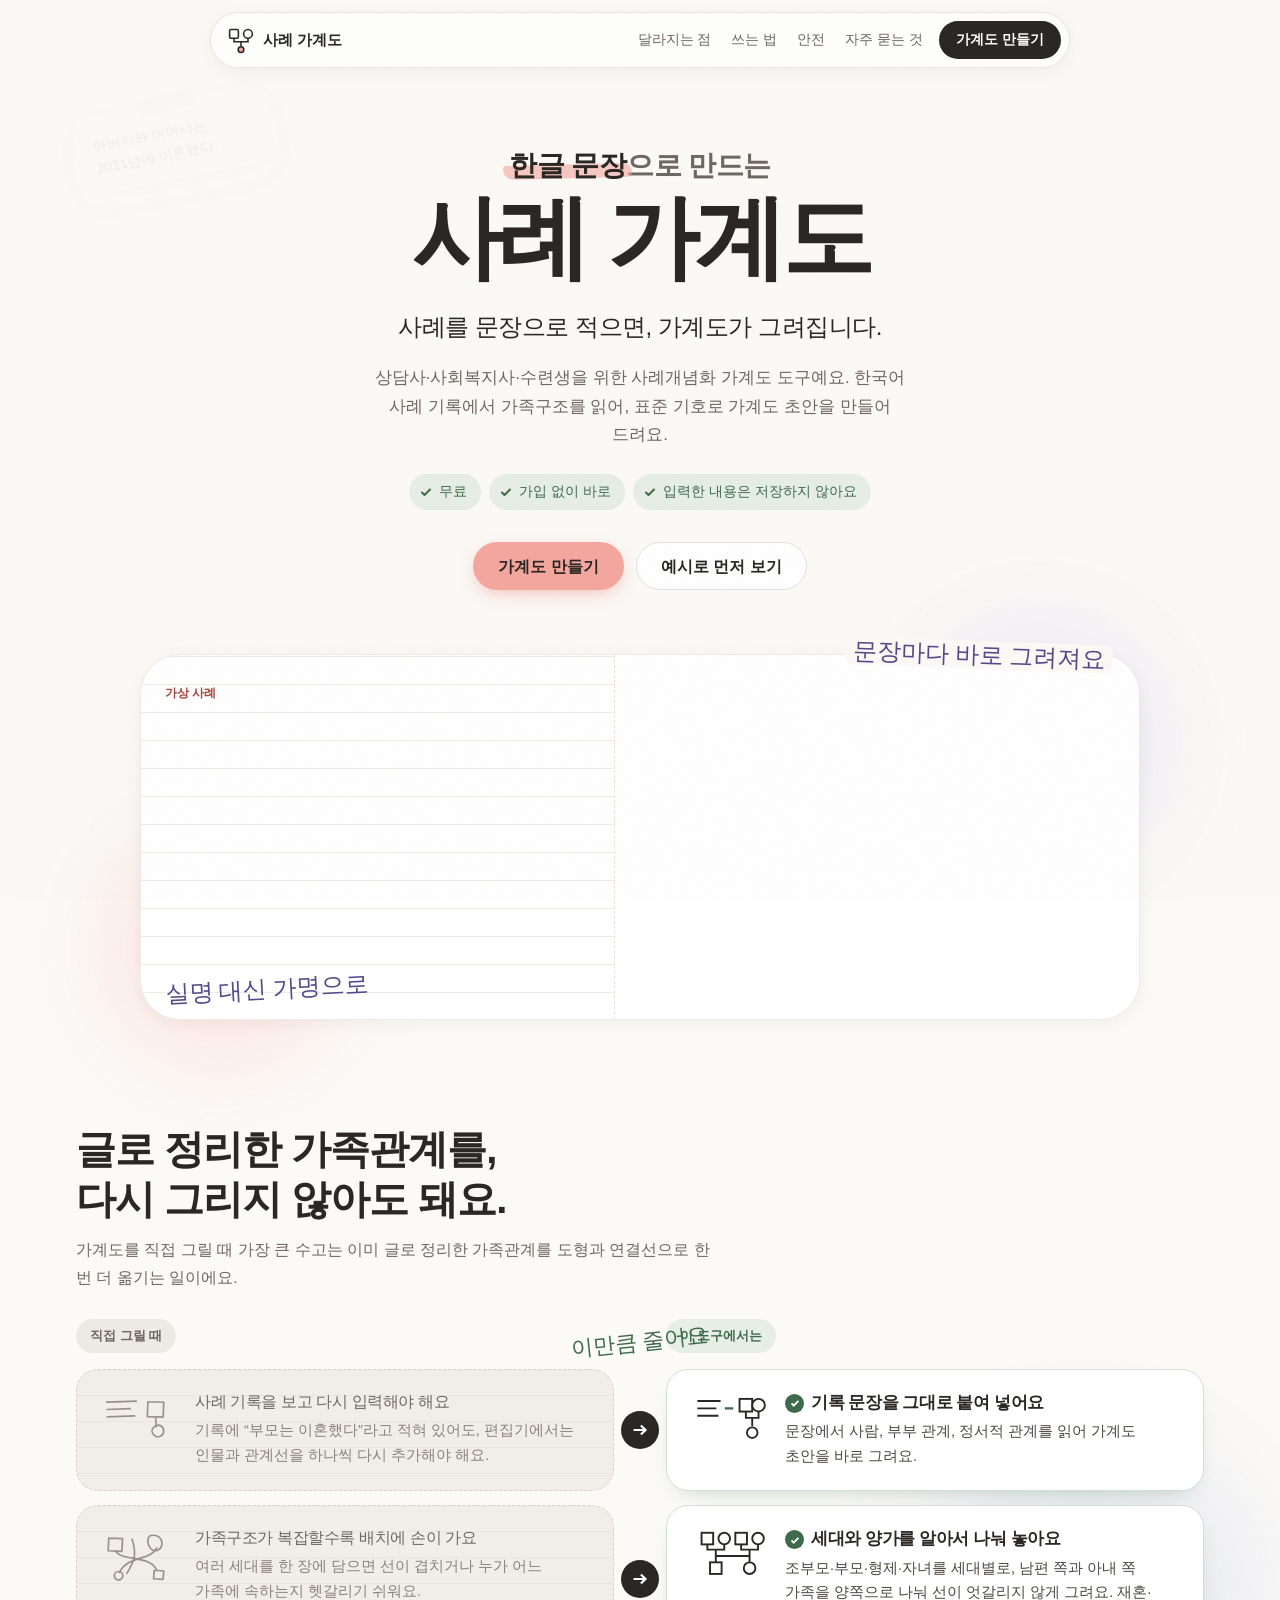
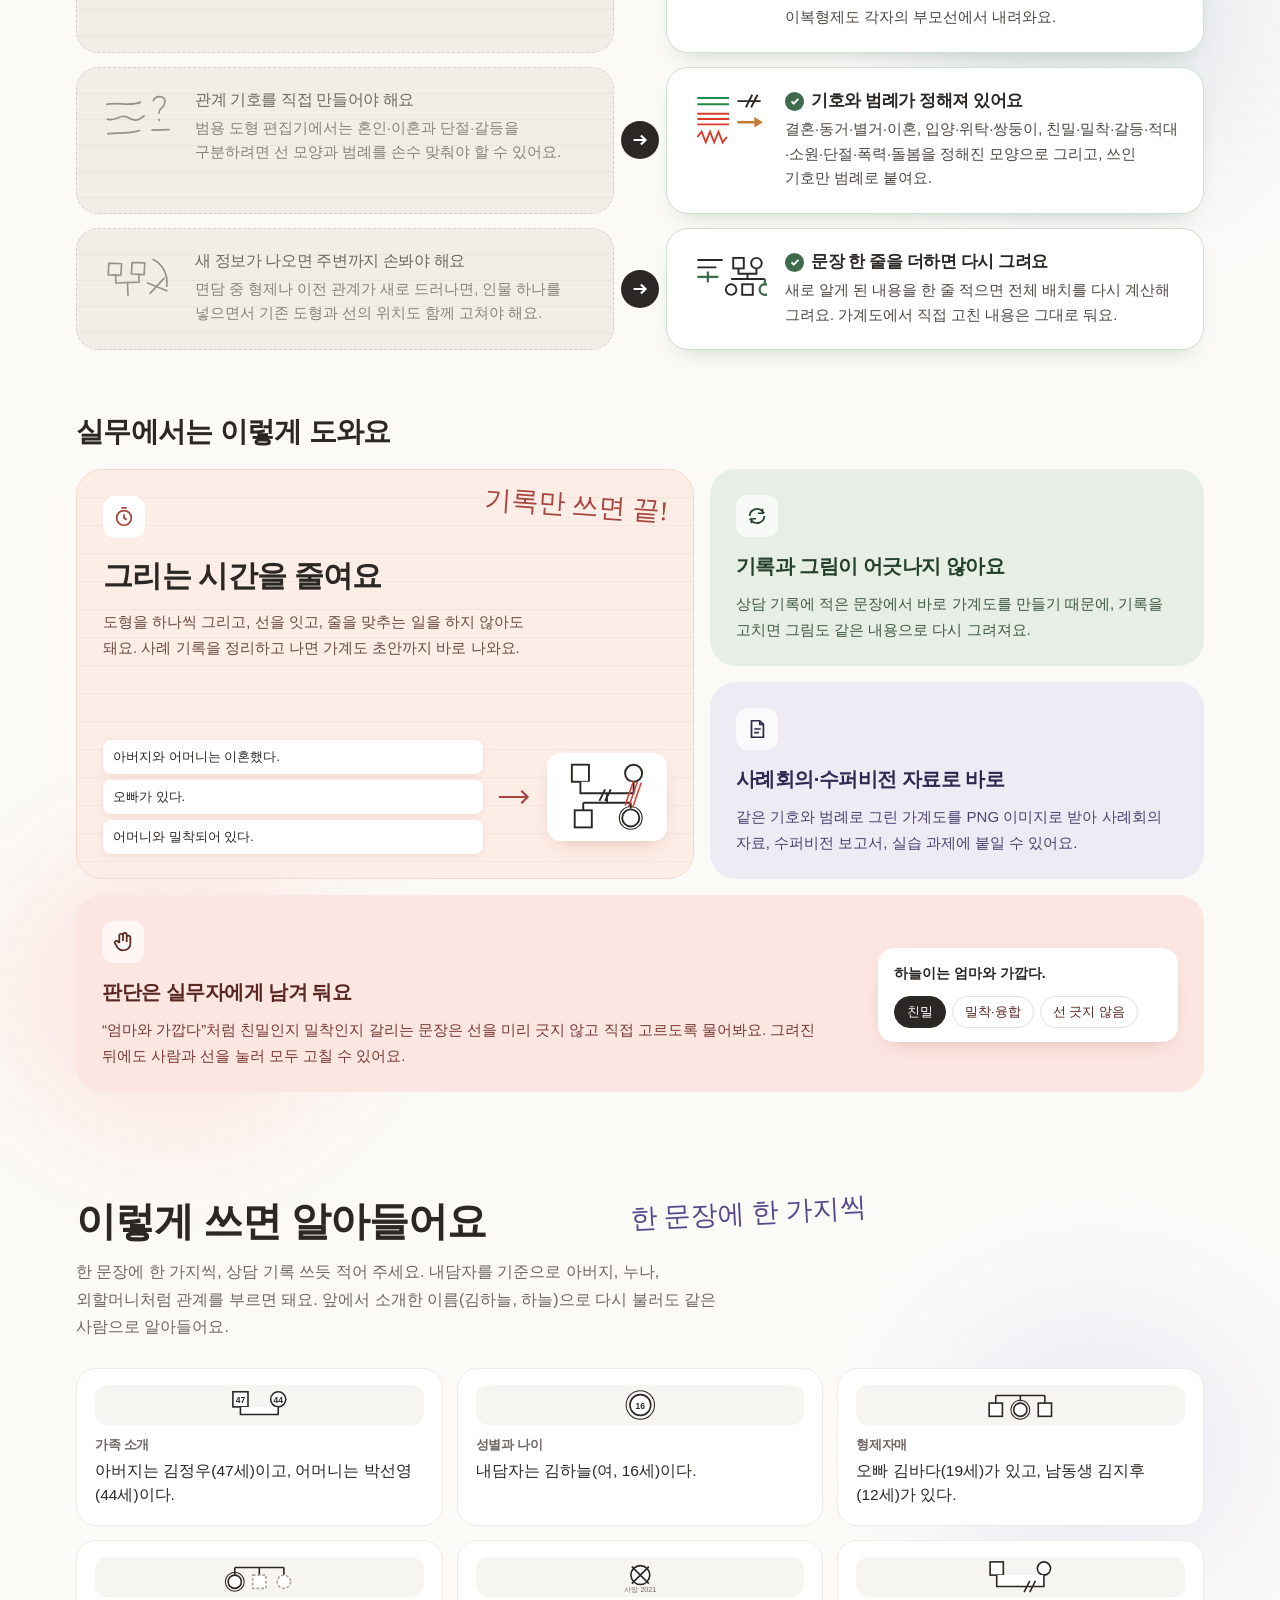
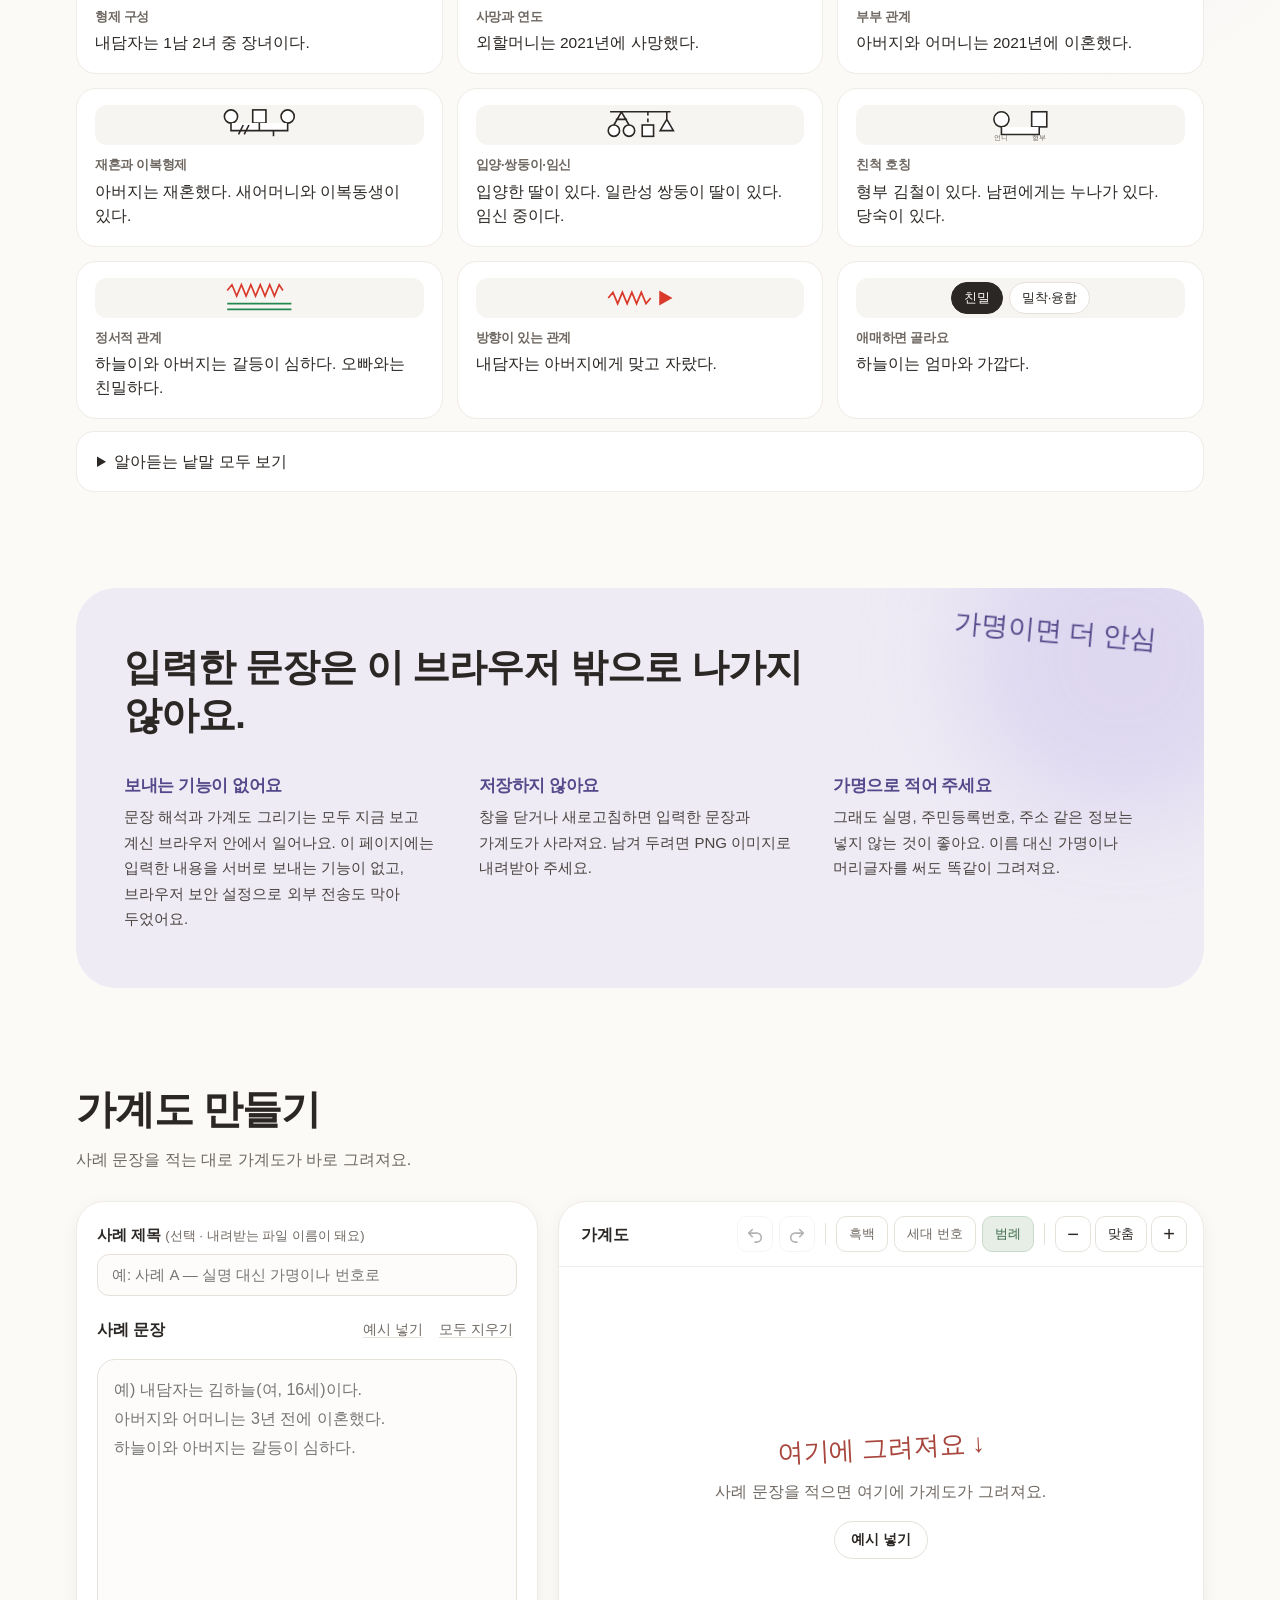
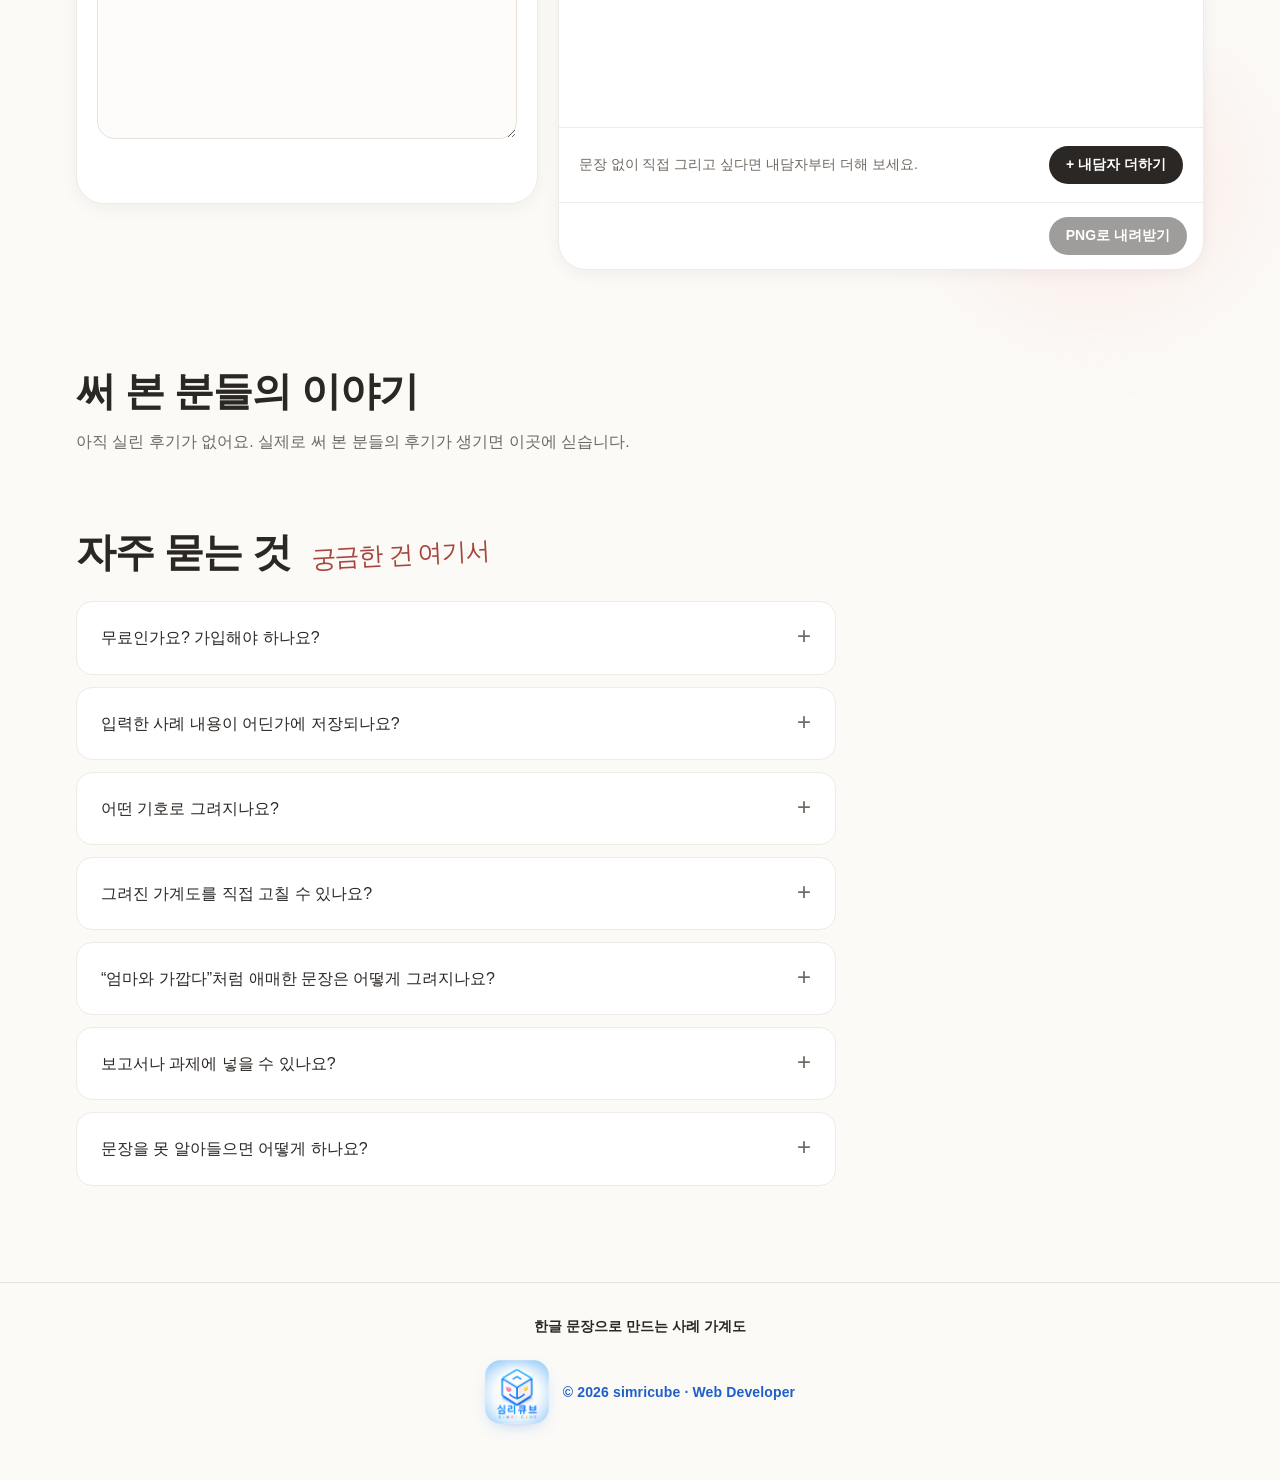
==== commit 39f7aa52: "은은한 배경 빛·손글씨 메모를 아래 구역에도, '시간을 줄여요' 카드를 연한 살구색으로, 맨 아래 로고와 문구 나란히 - 첫 화면 예시: 다 그려지면 잠시 뒤 처음부터 다시(화면에" ====
--- a/index.html
+++ b/index.html
@@ -66,7 +66,7 @@
     <div class="hero-copy">
       <h1 class="site-name"><span class="sn-1"><span class="hl">한글 문장</span>으로 만드는</span> <span class="sn-2">사례 가계도</span></h1>
       <p class="tagline">사례를 문장으로 적으면, 가계도가 그려집니다.</p>
-      <p class="lede">사회복지사·상담사·수련생을 위한 사례개념화 가계도 도구예요. 한국어 사례 기록에서 가족구조를 읽어, 표준 기호로 가계도 초안을 만들어 드려요.</p>
+      <p class="lede">상담사·사회복지사·수련생을 위한 사례개념화 가계도 도구예요. 한국어 사례 기록에서 가족구조를 읽어, 표준 기호로 가계도 초안을 만들어 드려요.</p>
       <ul class="promise">
         <li>무료</li>
         <li>가입 없이 바로</li>
@@ -99,7 +99,7 @@
     <div class="cmp" role="list">
       <div class="cmp-labels" aria-hidden="true">
         <span class="pill pill-before">직접 그릴 때</span>
-        <span></span>
+        <span class="hand-note hn-mid" aria-hidden="true">이만큼 줄어요</span>
         <span class="pill pill-after">이 도구에서는</span>
       </div>
 
@@ -156,6 +156,7 @@
       <h3 class="practice-title">실무에서는 이렇게 도와요</h3>
       <div class="bento">
         <article class="bento-card bento-big">
+          <span class="hand-note hn-card" aria-hidden="true">기록만 쓰면 끝!</span>
           <span class="bento-icon" aria-hidden="true"><svg viewBox="0 0 24 24"><circle cx="12" cy="13" r="8"/><path d="M12 9v4l3 2M9 2h6"/></svg></span>
           <h4>그리는 시간을 줄여요</h4>
           <p>도형을 하나씩 그리고, 선을 잇고, 줄을 맞추는 일을 하지 않아도 돼요. 사례 기록을 정리하고 나면 가계도 초안까지 바로 나와요.</p>
@@ -194,6 +195,7 @@
   <section class="how" id="how" aria-labelledby="how-title">
     <div class="section-head">
       <h2 id="how-title">이렇게 쓰면 알아들어요</h2>
+      <span class="hand-note hn-head" aria-hidden="true">한 문장에 한 가지씩</span>
       <p>한 문장에 한 가지씩, 상담 기록 쓰듯 적어 주세요. 내담자를 기준으로 아버지, 누나, 외할머니처럼 관계를 부르면 돼요. 앞에서 소개한 이름(김하늘, 하늘)으로 다시 불러도 같은 사람으로 알아들어요.</p>
     </div>
     <div class="rules" role="list">
@@ -262,7 +264,7 @@
       <summary>알아듣는 낱말 모두 보기</summary>
       <dl>
         <dt>사람</dt>
-        <dd>내담자, 본인, 아버지(아빠), 어머니(엄마), 부모, 형, 오빠, 누나, 언니, 남동생, 여동생, 동생, 남편, 아내, 배우자, 전남편, 전처, 동거인, 아들, 딸, 자녀, 장남·장녀·막내딸, 입양한 아들·딸, 위탁아동, 의붓아들·딸, 새아버지(계부), 새어머니(계모), 양부모, 이복·이부형제, 쌍둥이 형·동생, 반려견, 반려묘. 이름은 가명이나 영문 머리글자(A, B)로 적어도 돼요.</dd>
+        <dd>내담자(클라이언트), 본인, 아버지(아빠), 어머니(엄마), 부모, 형, 오빠, 누나, 언니, 남동생, 여동생, 동생, 남편, 아내, 배우자, 전남편, 전처, 동거인, 아들, 딸, 자녀, 장남·장녀·막내딸, 입양한 아들·딸, 위탁아동, 의붓아들·딸, 새아버지(계부), 새어머니(계모), 양부모, 이복·이부형제, 쌍둥이 형·동생, 반려견, 반려묘. 이름은 가명이나 영문 머리글자(A, B)로 적어도 돼요.</dd>
         <dt>친가</dt>
         <dd>친할아버지·친할머니(조부·조모), 증조·고조할아버지·할머니, 큰할아버지·작은할아버지(종조부), 큰할머니·작은할머니, 고모할머니(대고모), 큰아버지·큰어머니, 작은아버지·작은어머니, 고모·고모부, 당숙·당숙모, 당고모, 친사촌, 고종사촌, 육촌(재종), 당질</dd>
         <dt>외가</dt>
@@ -288,6 +290,7 @@
 
   <!-- 안전 -->
   <section class="safety" id="safety" aria-labelledby="safety-title">
+    <span class="hand-note hn-safety" aria-hidden="true">가명이면 더 안심</span>
     <h2 id="safety-title">입력한 문장은 이 브라우저 밖으로 나가지 않아요.</h2>
     <div class="safety-grid">
       <div>
@@ -371,6 +374,7 @@
         </p>
         <div class="chart" id="chart">
           <div class="empty">
+            <span class="hand-note hn-empty" aria-hidden="true">여기에 그려져요 ↓</span>
             <p>사례 문장을 적으면 여기에 가계도가 그려져요.</p>
             <button class="btn btn-ghost btn-sm" type="button" data-load-example>예시 넣기</button>
           </div>
@@ -391,7 +395,7 @@
 
   <!-- 자주 묻는 것 -->
   <section class="faq" id="faq" aria-labelledby="faq-title">
-    <h2 id="faq-title">자주 묻는 것</h2>
+    <h2 id="faq-title">자주 묻는 것 <span class="hand-note hn-inline" aria-hidden="true">궁금한 건 여기서</span></h2>
     <div class="faq-list">
       <details>
         <summary>무료인가요? 가입해야 하나요?</summary>
--- a/css/style.css
+++ b/css/style.css
@@ -106,7 +106,7 @@
 .site-name .sn-1 { display: block; font-size: clamp(20px, 2.3vw, 28px); font-weight: 600; color: var(--muted); letter-spacing: -0.02em; margin-bottom: 8px; }
 .site-name .hl { position: relative; z-index: 0; color: var(--ink); white-space: nowrap; }
 .site-name .hl::after {
-  content: '; position: absolute; z-index: -1; left: -6px; right: -6px; bottom: .02em; height: .5em;
+  content: ''; position: absolute; z-index: -1; left: -6px; right: -6px; bottom: .02em; height: .5em;
   background: var(--coral); opacity: .6; border-radius: 4px 10px 6px 12px; transform: rotate(-1.4deg) scaleX(1); transform-origin: left center;
   animation: marker .9s .35s cubic-bezier(.3, .7, .2, 1) both;
 }
@@ -182,6 +182,8 @@
 @keyframes caret { 50% { opacity: 0; } }
 .demo-chart { padding: 20px 12px; display: grid; place-items: center; min-height: 360px; }
 .demo-chart svg { width: 100%; height: auto; max-height: 380px; }
+.demo-lines, .demo-chart { transition: opacity .45s ease; }
+.demo-lines.fading, .demo-chart.fading { opacity: 0; }
 .hand { position: absolute; font-family: var(--hand); font-size: 24px; line-height: 1; color: var(--lavender-ink); pointer-events: none; }
 .hand-1 { left: 24px; bottom: 18px; transform: rotate(-3deg); }
 .hand-2 { right: 26px; top: -14px; transform: rotate(2deg); background: var(--paper); padding: 2px 8px; border-radius: 8px; }
@@ -229,15 +231,15 @@
 .bento-card p { font-size: 15px; }
 .bento-icon { width: 42px; height: 42px; border-radius: 12px; display: grid; place-items: center; background: rgba(255, 255, 255, .7); }
 .bento-icon svg { width: 22px; height: 22px; fill: none; stroke: currentColor; stroke-width: 1.9; stroke-linejoin: round; }
-.bento-big { grid-row: span 2; background: var(--ink); color: #fff; }
-.bento-big .bento-icon { background: rgba(255, 255, 255, .12); color: var(--coral); }
+.bento-big { grid-row: span 2; position: relative; background: #FCEDE6 repeating-linear-gradient(to bottom, transparent 0 27px, rgba(168, 70, 61, .06) 27px 28px); color: var(--ink); border: 1px solid #F4D9D0; }
+.bento-big .bento-icon { background: #fff; color: var(--coral-ink); }
 .bento-big h4 { font-size: clamp(24px, 2.6vw, 30px); }
-.bento-big p { color: #D9D3CC; max-width: 30em; }
+.bento-big p { color: #6B4A44; max-width: 30em; }
 .bento-visual { margin-top: auto; padding-top: 22px; display: flex; align-items: center; gap: 14px; }
 .bv-lines { display: grid; gap: 6px; flex: 1; min-width: 0; }
-.bv-lines span { font-size: 13px; padding: 6px 10px; border-radius: 8px; background: rgba(255, 255, 255, .1); color: #EDE7E1; white-space: nowrap; overflow: hidden; text-overflow: ellipsis; }
-.bv-arrow { flex: none; width: 36px; height: 22px; fill: none; stroke: var(--coral); stroke-width: 2.4; }
-.bv-geno { flex: none; width: 120px; height: 88px; padding: 6px; border-radius: 14px; background: #fff; fill: #fff; stroke: var(--ink); stroke-width: 2; }
+.bv-lines span { font-size: 13px; padding: 6px 10px; border-radius: 8px; background: #fff; color: var(--ink); box-shadow: 0 2px 8px -4px rgba(168, 70, 61, .35); white-space: nowrap; overflow: hidden; text-overflow: ellipsis; }
+.bv-arrow { flex: none; width: 36px; height: 22px; fill: none; stroke: var(--coral-ink); stroke-width: 2.4; }
+.bv-geno { flex: none; width: 120px; height: 88px; padding: 6px; border-radius: 14px; background: #fff; box-shadow: 0 8px 20px -12px rgba(168, 70, 61, .5); fill: #fff; stroke: var(--ink); stroke-width: 2; }
 .bv-geno .thin { fill: none; stroke-width: 1.2; }
 .bv-geno .lav { stroke: #D93A2B; stroke-width: 1.6; fill: none; }
 .bento-sage { background: var(--sage); color: #23402D; }
@@ -490,12 +492,9 @@
 
 .footer { border-top: 1px solid var(--line); padding: 32px var(--gutter) 48px; text-align: center; font-size: 14px; color: var(--muted); }
 .footer-name { color: var(--ink); font-weight: 600; margin-bottom: 4px; }
-.credit { margin-top: 22px; display: inline-flex; flex-direction: column; align-items: center; gap: 12px; }
-.credit img { width: 132px; height: 132px; border-radius: 28px; box-shadow: 0 10px 28px -14px rgba(31, 111, 229, .55); }
-.credit-text {
-  display: inline-block; padding: 7px 16px; border-radius: 999px; background: #EAF2FE; border: 1px solid #CFE0FB;
-  color: #1F5FC9; font-size: 13px; font-weight: 600; letter-spacing: .02em;
-}
+.credit { margin-top: 18px; display: inline-flex; flex-direction: row; align-items: center; gap: 14px; }
+.credit img { width: 64px; height: 64px; border-radius: 16px; box-shadow: 0 6px 18px -10px rgba(31, 111, 229, .55); }
+.credit-text { color: #1F5FC9; font-size: 14px; font-weight: 600; letter-spacing: .01em; }
 
 /* 좁은 화면 */
 @media (max-width: 1220px) {
@@ -514,7 +513,7 @@
   .panel-chart { position: static; }
   .safety-grid { grid-template-columns: 1fr; gap: 24px; }
   .bento { grid-template-columns: 1fr; }
-  .bento-big { grid-row: auto; }
+  .bento-big { grid-row: span 2; position: relative; background: #FCEDE6 repeating-linear-gradient(to bottom, transparent 0 27px, rgba(168, 70, 61, .06) 27px 28px); color: var(--ink); border: 1px solid #F4D9D0; }
   .rules { grid-template-columns: repeat(2, minmax(0, 1fr)); }
 }
 @media (max-width: 720px) {
@@ -536,14 +535,7 @@
   .brand-name { font-size: 14px; }
   .nav .btn-sm { margin-left: auto; }
   .site-name .sn-1 { font-size: 18px; }
-  .site-name .hl { position: relative; z-index: 0; color: var(--ink); white-space: nowrap; }
-.site-name .hl::after {
-  content: '; position: absolute; z-index: -1; left: -6px; right: -6px; bottom: .02em; height: .5em;
-  background: var(--coral); opacity: .6; border-radius: 4px 10px 6px 12px; transform: rotate(-1.4deg) scaleX(1); transform-origin: left center;
-  animation: marker .9s .35s cubic-bezier(.3, .7, .2, 1) both;
-}
-@keyframes marker { from { transform: rotate(-1.4deg) scaleX(0); } }
-.site-name .sn-2 { font-size: 46px; }
+  .site-name .sn-2 { font-size: 46px; }
   .tagline { font-size: 18px; }
   .lede { font-size: 15.5px; }
   .collage { gap: 6px; }
@@ -575,3 +567,37 @@
   html { scroll-behavior: auto; }
   *, *::before, *::after { transition: none !important; animation: none !important; }
 }
+
+/* 은은한 빛 (구역마다 한두 군데) */
+.cmp, .bento, .rules, .workbench { position: relative; }
+.cmp::before, .bento::before, .rules::before, .workbench::before {
+  content: ''; position: absolute; z-index: -1; border-radius: 50%; filter: blur(56px); pointer-events: none;
+}
+.cmp::before { right: -60px; top: 18%; width: 360px; height: 360px; background: radial-gradient(circle, #DCEBDD 0%, #ECE8F6 70%); opacity: .9; }
+.bento::before { left: -70px; bottom: -50px; width: 340px; height: 300px; background: var(--coral-soft); opacity: .95; }
+.rules::before { right: -50px; top: -60px; width: 320px; height: 280px; background: var(--lavender); opacity: .95; }
+.workbench::before { right: -40px; bottom: -40px; width: 300px; height: 260px; background: var(--coral-soft); opacity: .6; }
+.safety { position: relative; overflow: hidden; }
+.safety::before { content: ''; position: absolute; z-index: 0; right: -80px; top: -90px; width: 320px; height: 320px; border-radius: 50%; background: #D9D2EE; filter: blur(50px); opacity: .8; pointer-events: none; }
+.safety > * { position: relative; z-index: 1; }
+
+/* 손글씨 메모 */
+.hand-note { font-family: var(--hand); font-size: 26px; line-height: 1; color: var(--lavender-ink); display: inline-block; transform: rotate(-3deg); white-space: nowrap; pointer-events: none; }
+.hn-mid { justify-self: center; align-self: end; font-size: 22px; color: var(--sage-ink); transform: rotate(-6deg); }
+.hn-card { position: absolute; top: 22px; right: 24px; font-size: 27px; color: var(--coral-ink); transform: rotate(4deg); }
+.section-head { position: relative; }
+.hn-head { position: absolute; right: -150px; top: 4px; font-size: 27px; }
+.hn-safety { position: absolute !important; right: 48px; top: 30px; font-size: 27px; color: var(--lavender-ink); transform: rotate(5deg); }
+.hn-inline { font-size: .62em; font-weight: 400; margin-left: 10px; vertical-align: middle; color: var(--coral-ink); }
+.hn-empty { font-size: 26px; color: var(--coral-ink); }
+@media (max-width: 960px) {
+  .hn-head { position: static; display: block; margin-top: 6px; }
+  .hn-safety { position: static !important; display: inline-block; margin-bottom: 8px; }
+}
+@media (max-width: 720px) {
+  .hn-mid { display: none; }
+  .cmp::before, .bento::before, .rules::before, .workbench::before { width: 200px; height: 180px; filter: blur(40px); }
+}
+@media (max-width: 380px) {
+  .credit { flex-direction: column; gap: 8px; }
+}
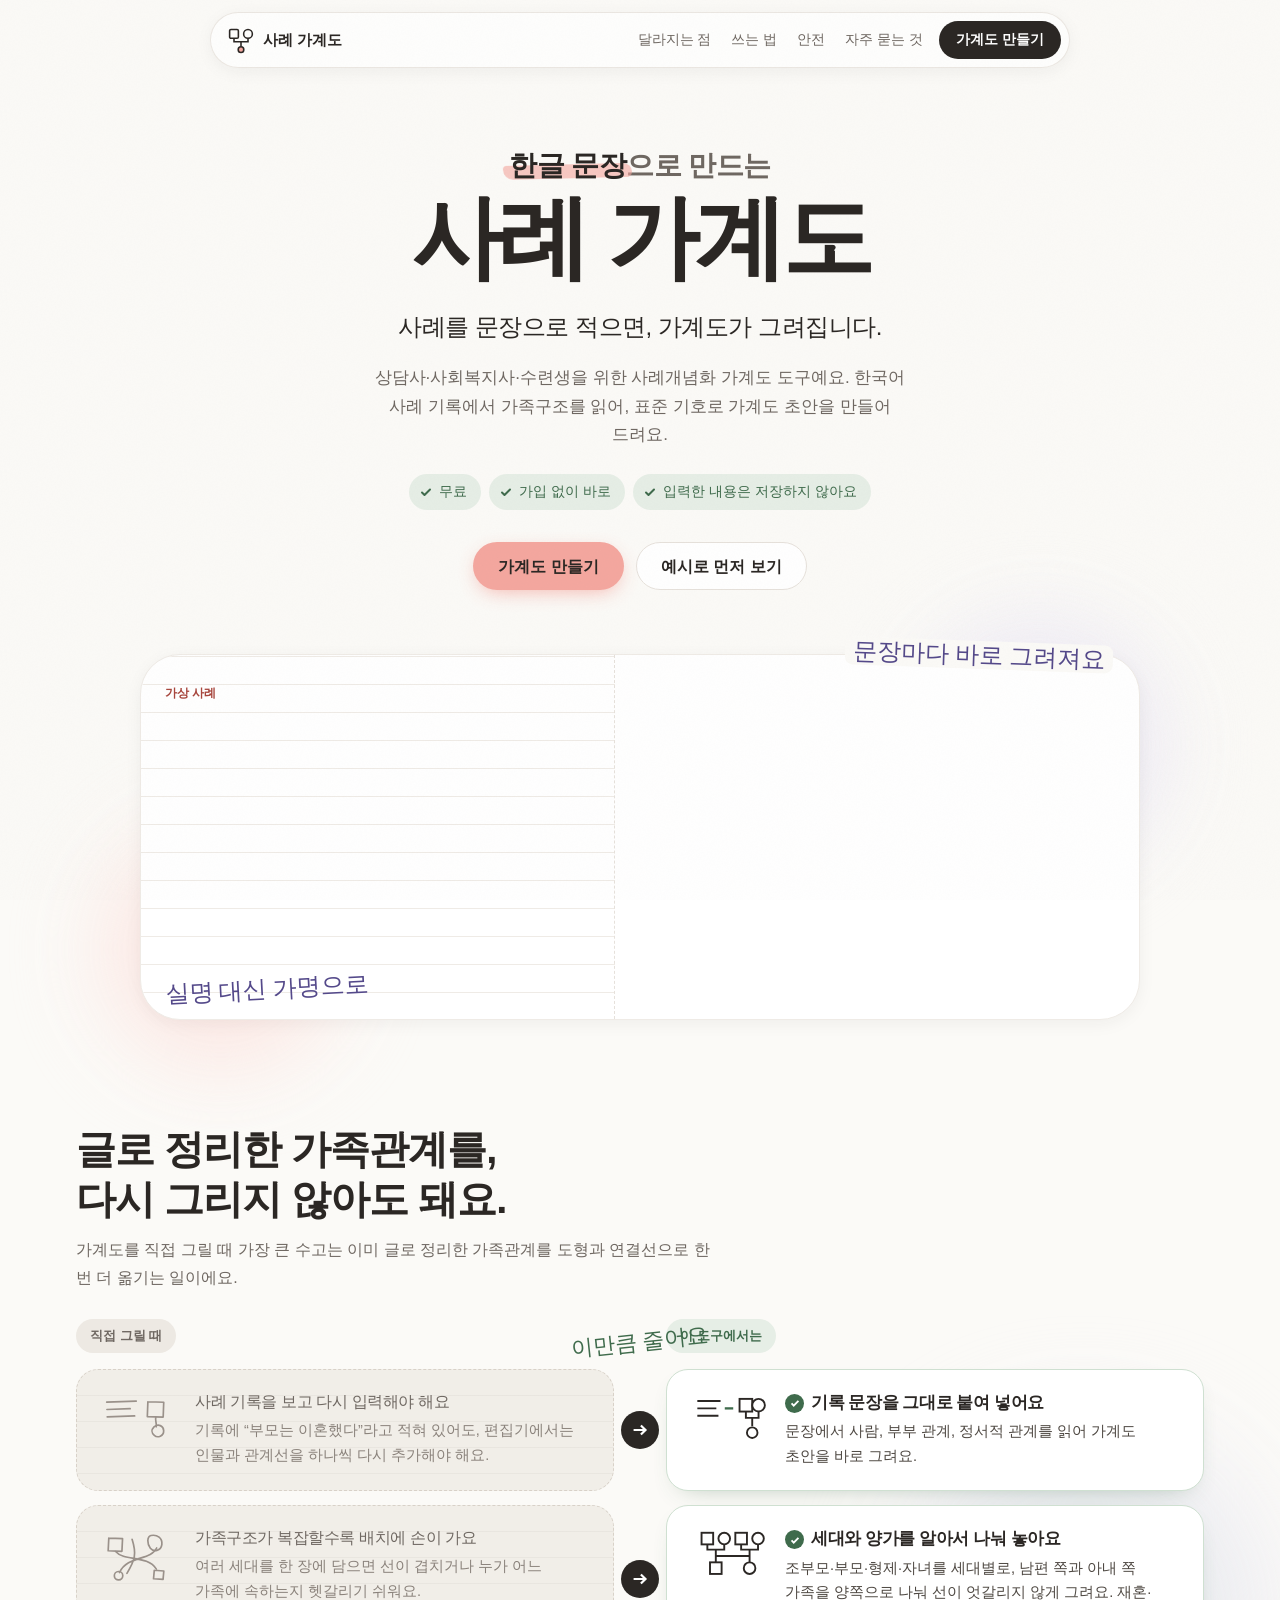
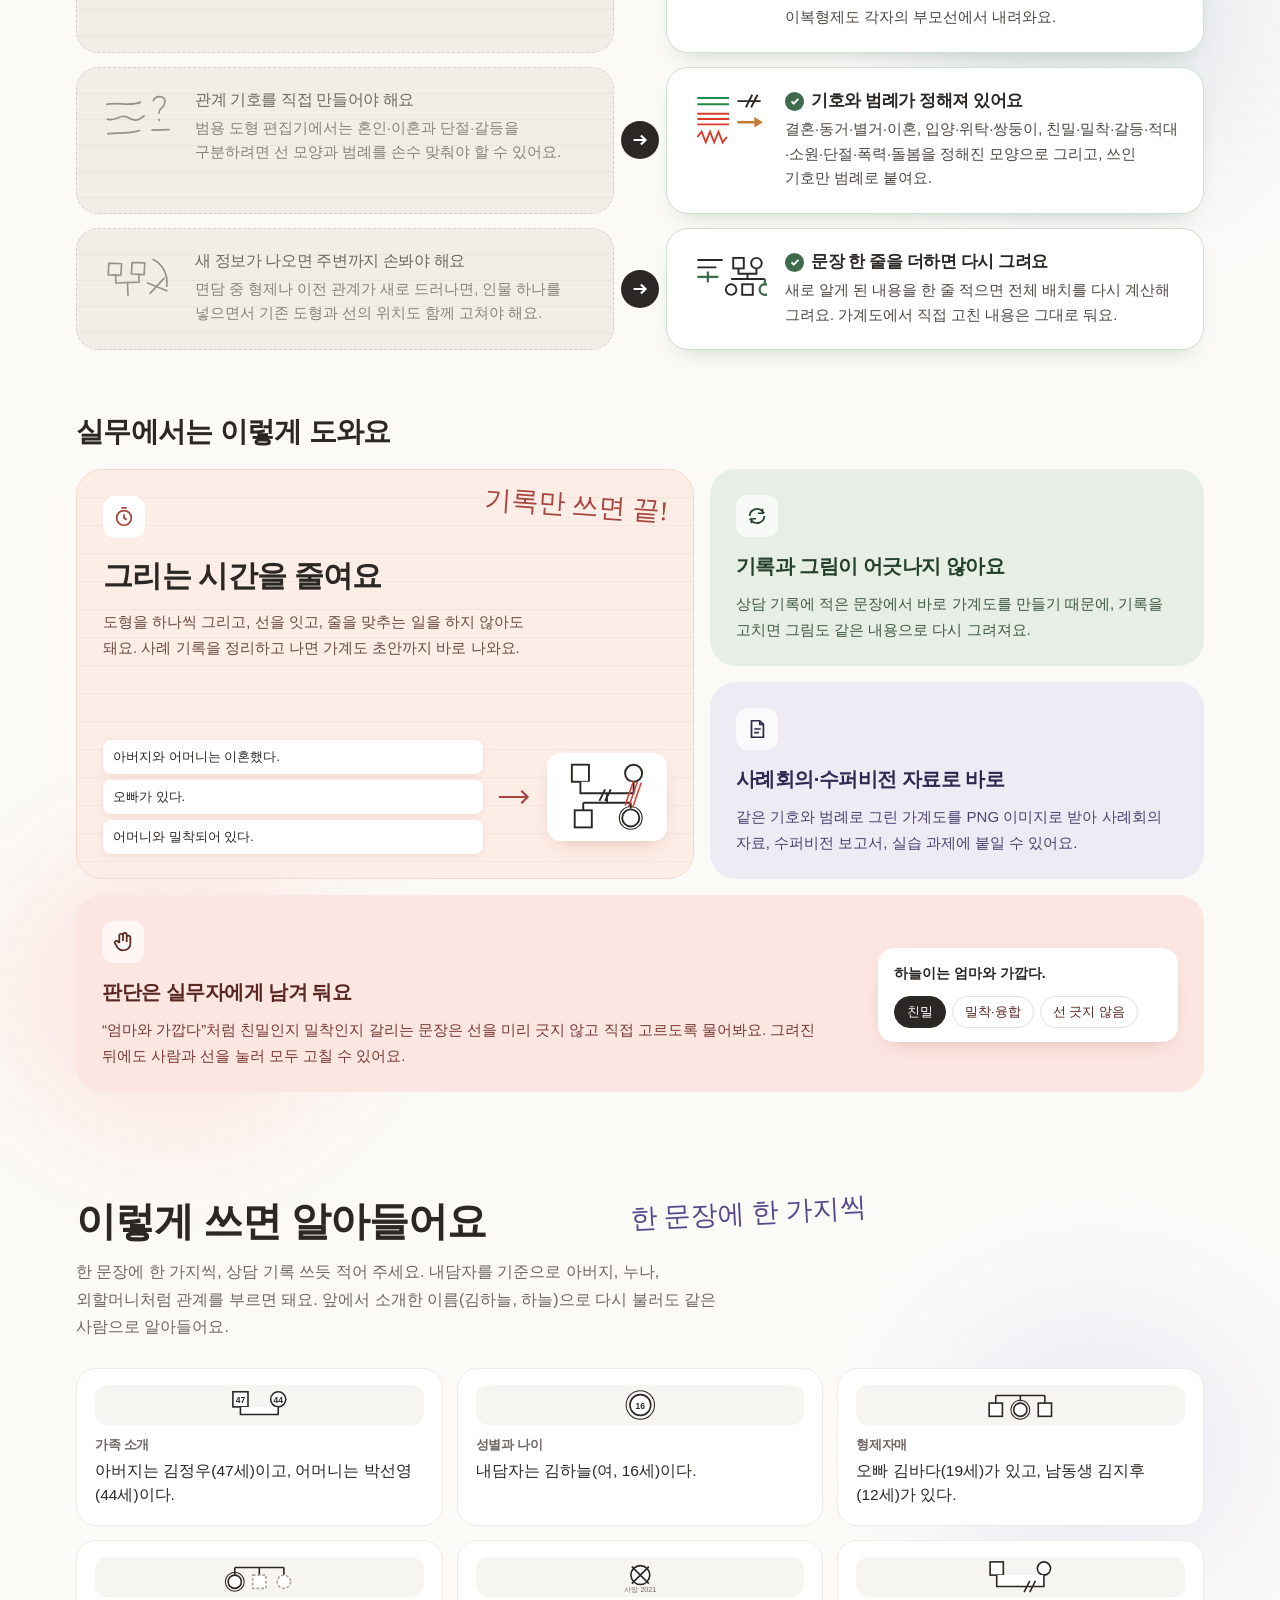
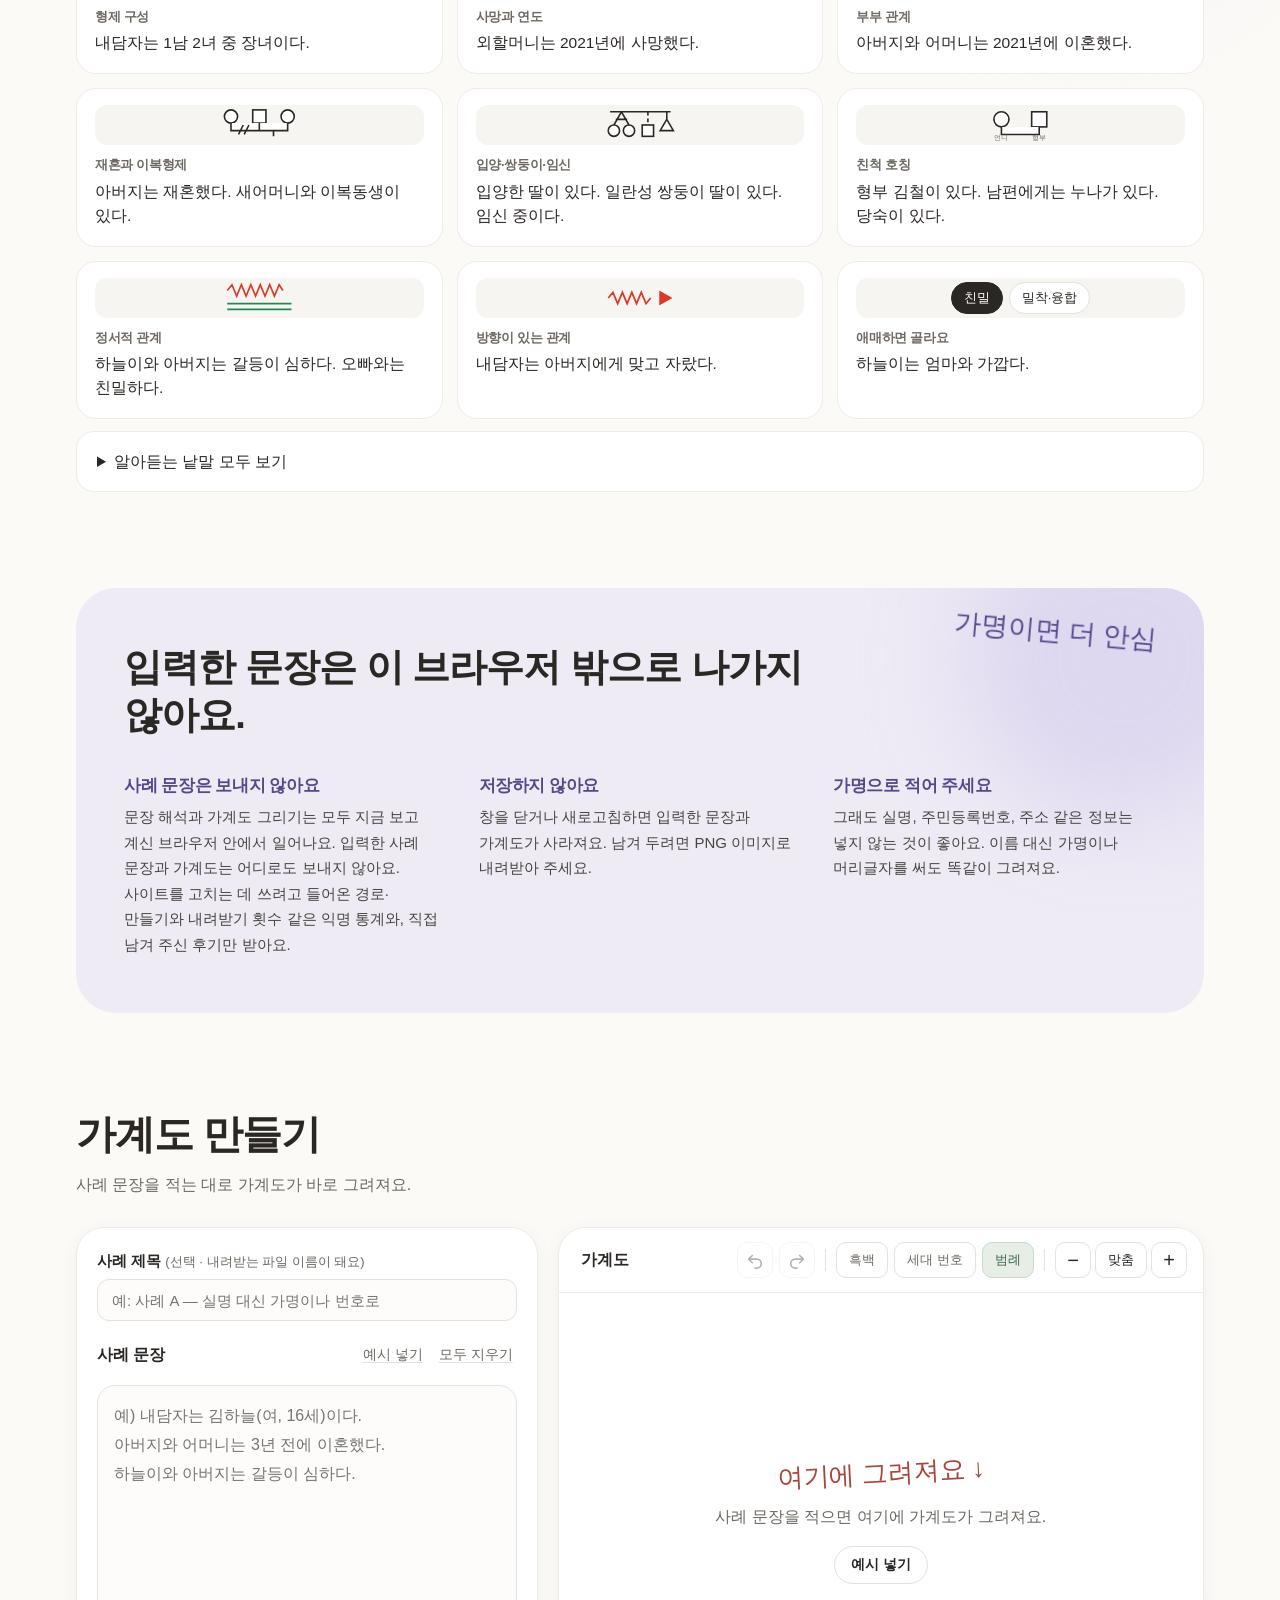
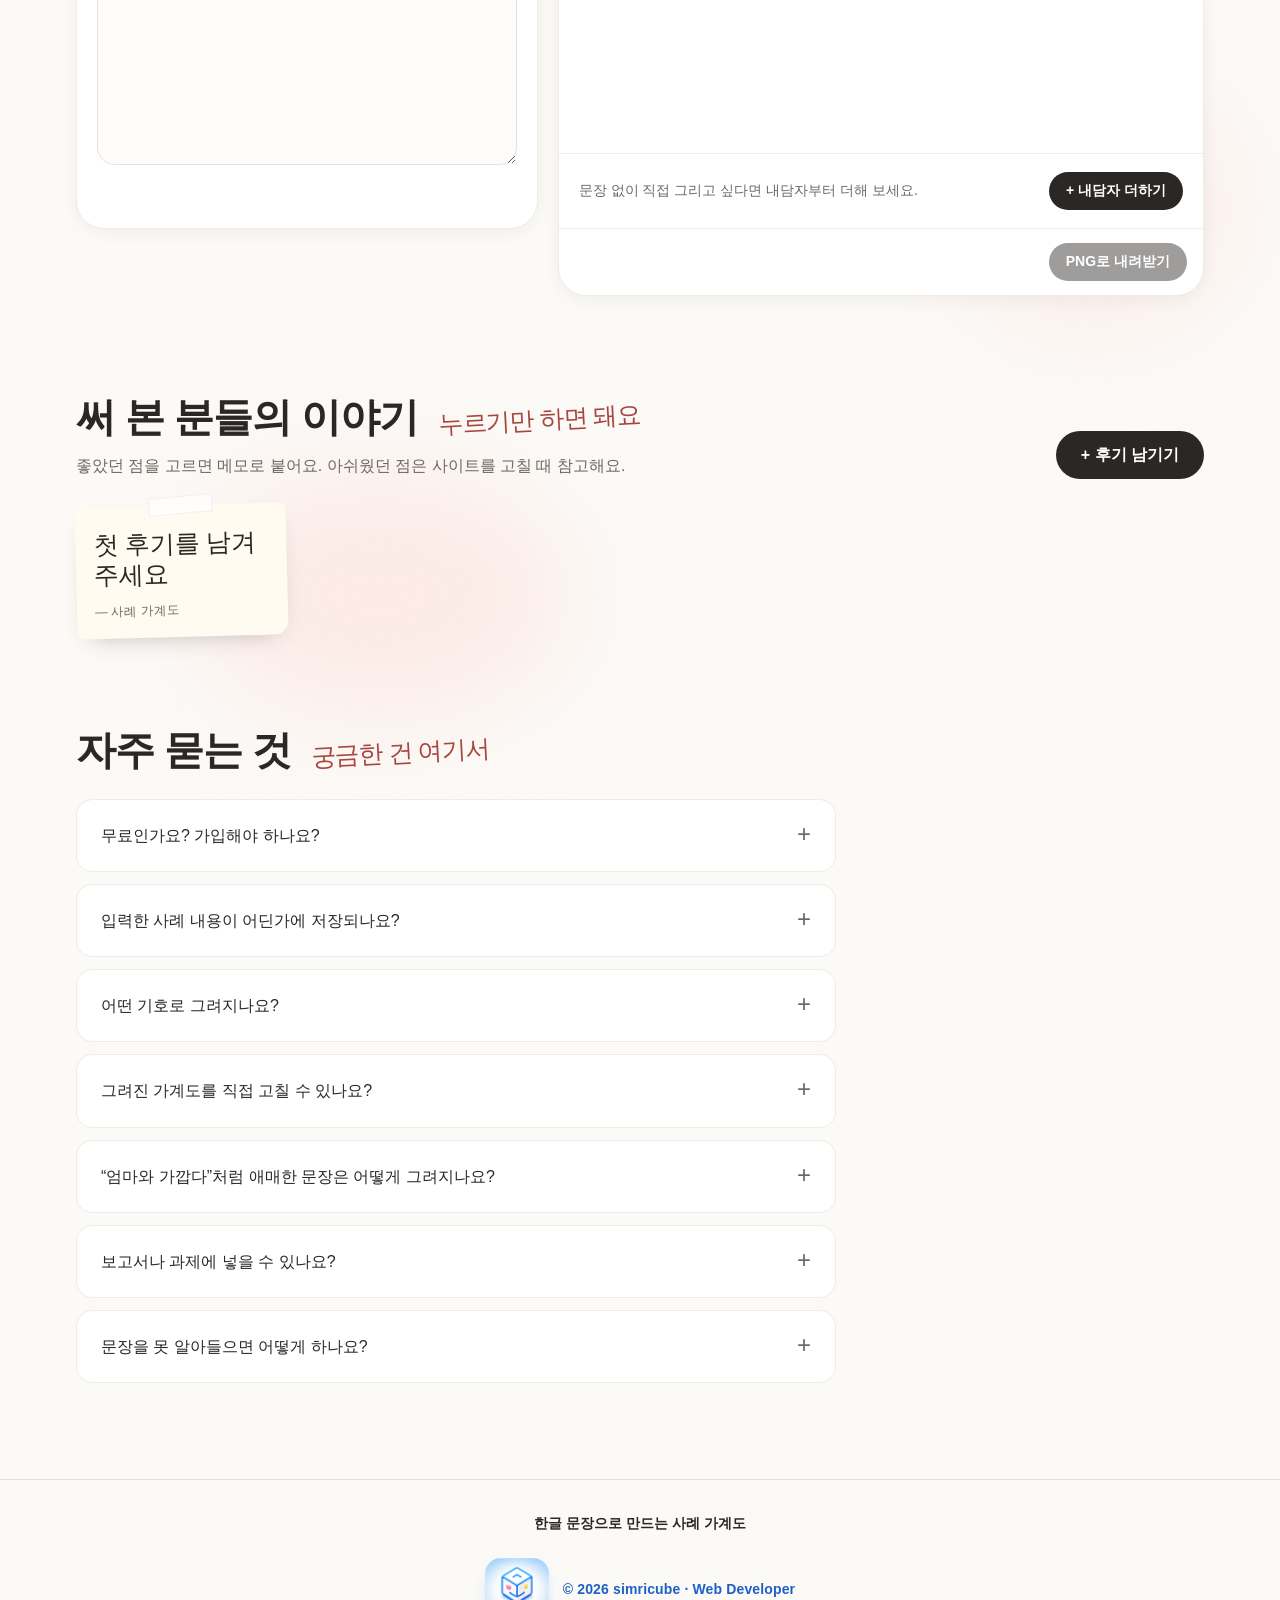
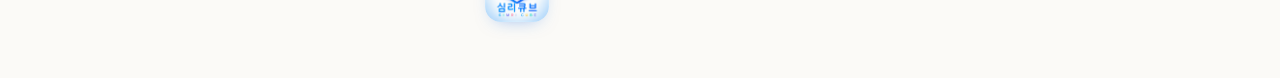
==== commit 06991caa: "관리자 모드, 객관식 후기 메모장, 내려받을 때 직업 묻기, 익명 이용 통계(UTM 포함) - /admin: 비밀번호로 잠긴 관리자 화면(방문·만들기·내려받기·예시 횟수, 날짜별 " ====
--- a/index.html
+++ b/index.html
@@ -3,7 +3,7 @@
 <head>
 <meta charset="utf-8">
 <meta name="viewport" content="width=device-width, initial-scale=1">
-<meta http-equiv="Content-Security-Policy" content="default-src 'self'; script-src 'self'; style-src 'self' https://fonts.googleapis.com; font-src https://fonts.gstatic.com; img-src 'self' data: blob:; connect-src 'none'; form-action 'none'; base-uri 'none'; object-src 'none'">
+<meta http-equiv="Content-Security-Policy" content="default-src 'self'; script-src 'self'; style-src 'self' https://fonts.googleapis.com; font-src https://fonts.gstatic.com; img-src 'self' data: blob:; connect-src 'self'; form-action 'self'; base-uri 'none'; object-src 'none'">
 <title>한글 문장으로 만드는 사례 가계도</title>
 <meta name="description" content="사례를 한글 문장으로 적으면 사례개념화 가계도를 바로 그려 주는 무료 도구. 가입 없이 쓰고, 입력한 내용은 저장하지 않아요.">
 <meta property="og:title" content="한글 문장으로 만드는 사례 가계도">
@@ -294,8 +294,8 @@
     <h2 id="safety-title">입력한 문장은 이 브라우저 밖으로 나가지 않아요.</h2>
     <div class="safety-grid">
       <div>
-        <h3>보내는 기능이 없어요</h3>
-        <p>문장 해석과 가계도 그리기는 모두 지금 보고 계신 브라우저 안에서 일어나요. 이 페이지에는 입력한 내용을 서버로 보내는 기능이 없고, 브라우저 보안 설정으로 외부 전송도 막아 두었어요.</p>
+        <h3>사례 문장은 보내지 않아요</h3>
+        <p>문장 해석과 가계도 그리기는 모두 지금 보고 계신 브라우저 안에서 일어나요. 입력한 사례 문장과 가계도는 어디로도 보내지 않아요. 사이트를 고치는 데 쓰려고 들어온 경로·만들기와 내려받기 횟수 같은 익명 통계와, 직접 남겨 주신 후기만 받아요.</p>
       </div>
       <div>
         <h3>저장하지 않아요</h3>
@@ -387,10 +387,18 @@
     </div>
   </section>
 
-  <!-- 후기 자리 -->
-  <section class="reviews" aria-labelledby="reviews-title">
-    <h2 id="reviews-title">써 본 분들의 이야기</h2>
-    <p>아직 실린 후기가 없어요. 실제로 써 본 분들의 후기가 생기면 이곳에 싣습니다.</p>
+  <!-- 써 본 분들의 이야기 -->
+  <section class="reviews" id="reviews" aria-labelledby="reviews-title">
+    <div class="reviews-head">
+      <div>
+        <h2 id="reviews-title">써 본 분들의 이야기 <span class="hand-note hn-inline" aria-hidden="true">누르기만 하면 돼요</span></h2>
+        <p>좋았던 점을 고르면 메모로 붙어요. 아쉬웠던 점은 사이트를 고칠 때 참고해요.</p>
+      </div>
+      <button class="btn btn-ink" type="button" id="review-open">+ 후기 남기기</button>
+    </div>
+    <div class="memo-board" id="memo-board" aria-live="polite">
+      <div class="memo memo-empty"><p>첫 후기를 남겨 주세요</p><span class="memo-sign">— 사례 가계도</span></div>
+    </div>
   </section>
 
   <!-- 자주 묻는 것 -->
@@ -403,7 +411,7 @@
       </details>
       <details>
         <summary>입력한 사례 내용이 어딘가에 저장되나요?</summary>
-        <div><p>저장하지 않아요. 문장 해석과 그리기는 모두 브라우저 안에서 일어나고, 입력한 내용을 서버로 보내는 기능이 없어요. 창을 닫으면 사라지니, 필요하면 PNG 이미지로 내려받아 두세요.</p></div>
+        <div><p>저장하지 않아요. 문장 해석과 그리기는 모두 브라우저 안에서 일어나고, 입력한 사례 문장과 가계도는 어디로도 보내지 않아요. 사이트가 받는 것은 익명 이용 통계(들어온 경로, 만들기·내려받기 횟수, 고르신 직업)와 직접 남기신 후기뿐이에요. 창을 닫으면 사라지니, 필요하면 PNG 이미지로 내려받아 두세요.</p></div>
       </details>
       <details>
         <summary>어떤 기호로 그려지나요?</summary>
@@ -431,6 +439,62 @@
     </div>
   </section>
 </main>
+
+<dialog class="editor sheet" id="review-dialog" aria-labelledby="review-title">
+  <form method="dialog" id="review-form">
+    <div class="editor-head">
+      <div><h3 id="review-title">후기 남기기</h3><p>이름이나 연락처는 받지 않아요.</p></div>
+      <button class="icon-btn" type="button" id="review-close" aria-label="후기 창 닫기"><svg viewBox="0 0 20 20" aria-hidden="true"><path d="M5 5l10 10M15 5L5 15"/></svg></button>
+    </div>
+    <div class="editor-body">
+      <fieldset class="pick">
+        <legend>어떤 일을 하시나요? <span>(선택)</span></legend>
+        <div class="pick-row">
+          <label><input type="radio" name="rjob" value="상담사"><span>상담사</span></label>
+          <label><input type="radio" name="rjob" value="사회복지사"><span>사회복지사</span></label>
+          <label><input type="radio" name="rjob" value="학생"><span>학생</span></label>
+          <label><input type="radio" name="rjob" value="수련생"><span>수련생</span></label>
+          <label><input type="radio" name="rjob" value="기타"><span>기타</span></label>
+        </div>
+        <input class="pick-other" type="text" id="rjob-other" maxlength="30" placeholder="직업명 (30자)" hidden>
+      </fieldset>
+      <fieldset class="pick">
+        <legend>좋았던 점 <span>(여러 개 골라도 돼요)</span></legend>
+        <div class="pick-list" id="like-list"></div>
+        <input class="pick-other" type="text" id="like-other" maxlength="40" placeholder="기타 한 줄 (40자, 예: 발표 자료에 쓰기 좋았어요)">
+      </fieldset>
+      <fieldset class="pick">
+        <legend>아쉬웠던 점 <span>(관리자만 봐요)</span></legend>
+        <textarea id="review-dislike" maxlength="300" rows="3" placeholder="예: 원하는 호칭을 못 알아들었어요, 배치가 어색했어요"></textarea>
+      </fieldset>
+      <input type="text" name="website" id="review-website" tabindex="-1" autocomplete="off" class="hp" aria-hidden="true">
+      <p class="review-msg" id="review-msg" aria-live="polite"></p>
+    </div>
+    <div class="editor-foot">
+      <button class="btn btn-ink btn-sm" type="button" id="review-send">남기기</button>
+    </div>
+  </form>
+</dialog>
+
+<dialog class="editor sheet" id="job-dialog" aria-labelledby="job-title">
+  <div class="editor-head">
+    <div><h3 id="job-title">어떤 일을 하시나요?</h3><p>더 나은 도구를 만들기 위한 익명 통계로만 써요. 한 번만 물어봐요.</p></div>
+  </div>
+  <div class="editor-body">
+    <div class="pick-row">
+      <label><input type="radio" name="job" value="상담사"><span>상담사</span></label>
+      <label><input type="radio" name="job" value="사회복지사"><span>사회복지사</span></label>
+      <label><input type="radio" name="job" value="학생"><span>학생</span></label>
+      <label><input type="radio" name="job" value="수련생"><span>수련생</span></label>
+      <label><input type="radio" name="job" value="기타"><span>기타</span></label>
+    </div>
+    <div id="job-other-wrap" hidden><input class="pick-other" type="text" id="job-other" maxlength="30" placeholder="직업명 (30자)"></div>
+  </div>
+  <div class="editor-foot">
+    <button class="btn-text" type="button" id="job-skip">건너뛰기</button>
+    <button class="btn btn-ink btn-sm" type="button" id="job-send">보내고 내려받기</button>
+  </div>
+</dialog>
 
 <dialog class="editor" id="editor" aria-labelledby="editor-title">
   <div class="editor-head">
@@ -457,6 +521,7 @@
   </div>
 </footer>
 
+<script src="js/track.js"></script>
 <script src="js/model.js"></script>
 <script src="js/parser.js"></script>
 <script src="js/layout.js"></script>
@@ -464,5 +529,6 @@
 <script src="js/export.js"></script>
 <script src="js/app.js"></script>
 <script src="js/hero.js"></script>
+<script src="js/reviews.js"></script>
 </body>
 </html>
--- a/css/style.css
+++ b/css/style.css
@@ -472,9 +472,50 @@
 .chart svg { width: 100%; height: auto; max-height: 72vh; }
 .empty { text-align: center; color: var(--muted); display: grid; gap: 16px; justify-items: center; padding: 40px 0; }
 
-/* 후기 자리 */
-.reviews { padding-bottom: 72px !important; }
-.reviews p { margin-top: 12px; color: var(--muted); }
+/* 써 본 분들의 이야기 — 메모장 */
+.reviews { padding-bottom: 88px !important; }
+.reviews-head { display: flex; flex-wrap: wrap; align-items: flex-end; justify-content: space-between; gap: 16px; margin-bottom: 26px; }
+.reviews-head p { margin-top: 10px; color: var(--muted); }
+.memo-board { position: relative; display: grid; grid-template-columns: repeat(auto-fill, minmax(210px, 1fr)); gap: 22px 18px; }
+.memo-board::before { content: ''; position: absolute; z-index: -1; left: 10%; top: -30px; width: 380px; height: 240px; border-radius: 50%; background: var(--coral-soft); filter: blur(56px); opacity: .8; }
+.memo {
+  position: relative; min-height: 132px; padding: 24px 18px 16px; border-radius: 6px 6px 14px 6px;
+  box-shadow: 0 10px 24px -14px rgba(43, 39, 36, .35); transform: rotate(-1.5deg); display: flex; flex-direction: column; justify-content: space-between; gap: 10px;
+}
+.memo:nth-child(2n) { transform: rotate(1.4deg); }
+.memo:nth-child(3n) { transform: rotate(-.6deg); }
+.memo::before { content: ''; position: absolute; top: -9px; left: 50%; width: 64px; height: 18px; margin-left: -32px; background: rgba(255, 255, 255, .7); border: 1px solid rgba(43, 39, 36, .06); transform: rotate(-4deg); }
+.memo p { font-family: var(--hand); font-size: 25px; line-height: 1.2; color: var(--ink); }
+.memo-sign { font-size: 12.5px; color: var(--muted); font-weight: 500; }
+.tint-coral { background: #FDE9E5; } .tint-sage { background: #E6EFE6; } .tint-lav { background: #ECE9F6; } .tint-paper { background: #FFFBF1; }
+.memo-empty { background: #FFFBF1; }
+
+/* 후기·직업 창 */
+.sheet { width: min(560px, calc(100vw - 32px)); }
+.sheet form { display: contents; }
+.pick { border: 0; margin: 0 0 18px; padding: 0; }
+.pick legend { font-weight: 600; font-size: 15px; margin-bottom: 10px; padding: 0; }
+.pick legend span { font-weight: 400; font-size: 13px; color: var(--muted); }
+.pick-row, .pick-list { display: flex; flex-wrap: wrap; gap: 8px; }
+.pick-list { flex-direction: column; }
+.pick-row label, .pick-list label { cursor: pointer; }
+.pick-row input, .pick-list input { position: absolute; opacity: 0; pointer-events: none; }
+.pick-row span, .pick-list span {
+  display: inline-flex; align-items: center; min-height: 40px; padding: 6px 14px; border-radius: 999px; border: 1px solid var(--line);
+  background: var(--white); font-size: 14.5px;
+}
+.pick-list span { border-radius: 12px; width: 100%; }
+.pick-list span::before { content: ''; width: 16px; height: 16px; margin-right: 10px; border-radius: 4px; border: 1.5px solid #B8AFA6; flex: none; }
+.pick-row input:checked + span, .pick-list input:checked + span { background: var(--ink); color: #fff; border-color: var(--ink); }
+.pick-list input:checked + span::before { border-color: #fff; background: #fff no-repeat center/12px url("data:image/svg+xml,%3Csvg xmlns='http://www.w3.org/2000/svg' viewBox='0 0 14 14'%3E%3Cpath d='M3 7.5l2.5 2.5L11 4.5' fill='none' stroke='%232B2724' stroke-width='2.2'/%3E%3C/svg%3E"); }
+.pick-row input:focus-visible + span, .pick-list input:focus-visible + span { outline: 3px solid var(--lavender-ink); outline-offset: 2px; }
+.pick-other, .pick textarea {
+  width: 100%; margin-top: 10px; min-height: 40px; padding: 8px 12px; border: 1px solid var(--line); border-radius: 12px;
+  background: #FDFCFA; font: 400 15px var(--sans); color: var(--ink); resize: vertical;
+}
+.pick-other[hidden] { display: none; }
+.hp { position: absolute; left: -9999px; width: 1px; height: 1px; opacity: 0; }
+.review-msg { min-height: 1.5em; font-size: 14px; color: var(--sage-ink); }
 
 /* 자주 묻는 것 */
 .faq { padding-bottom: 96px !important; }
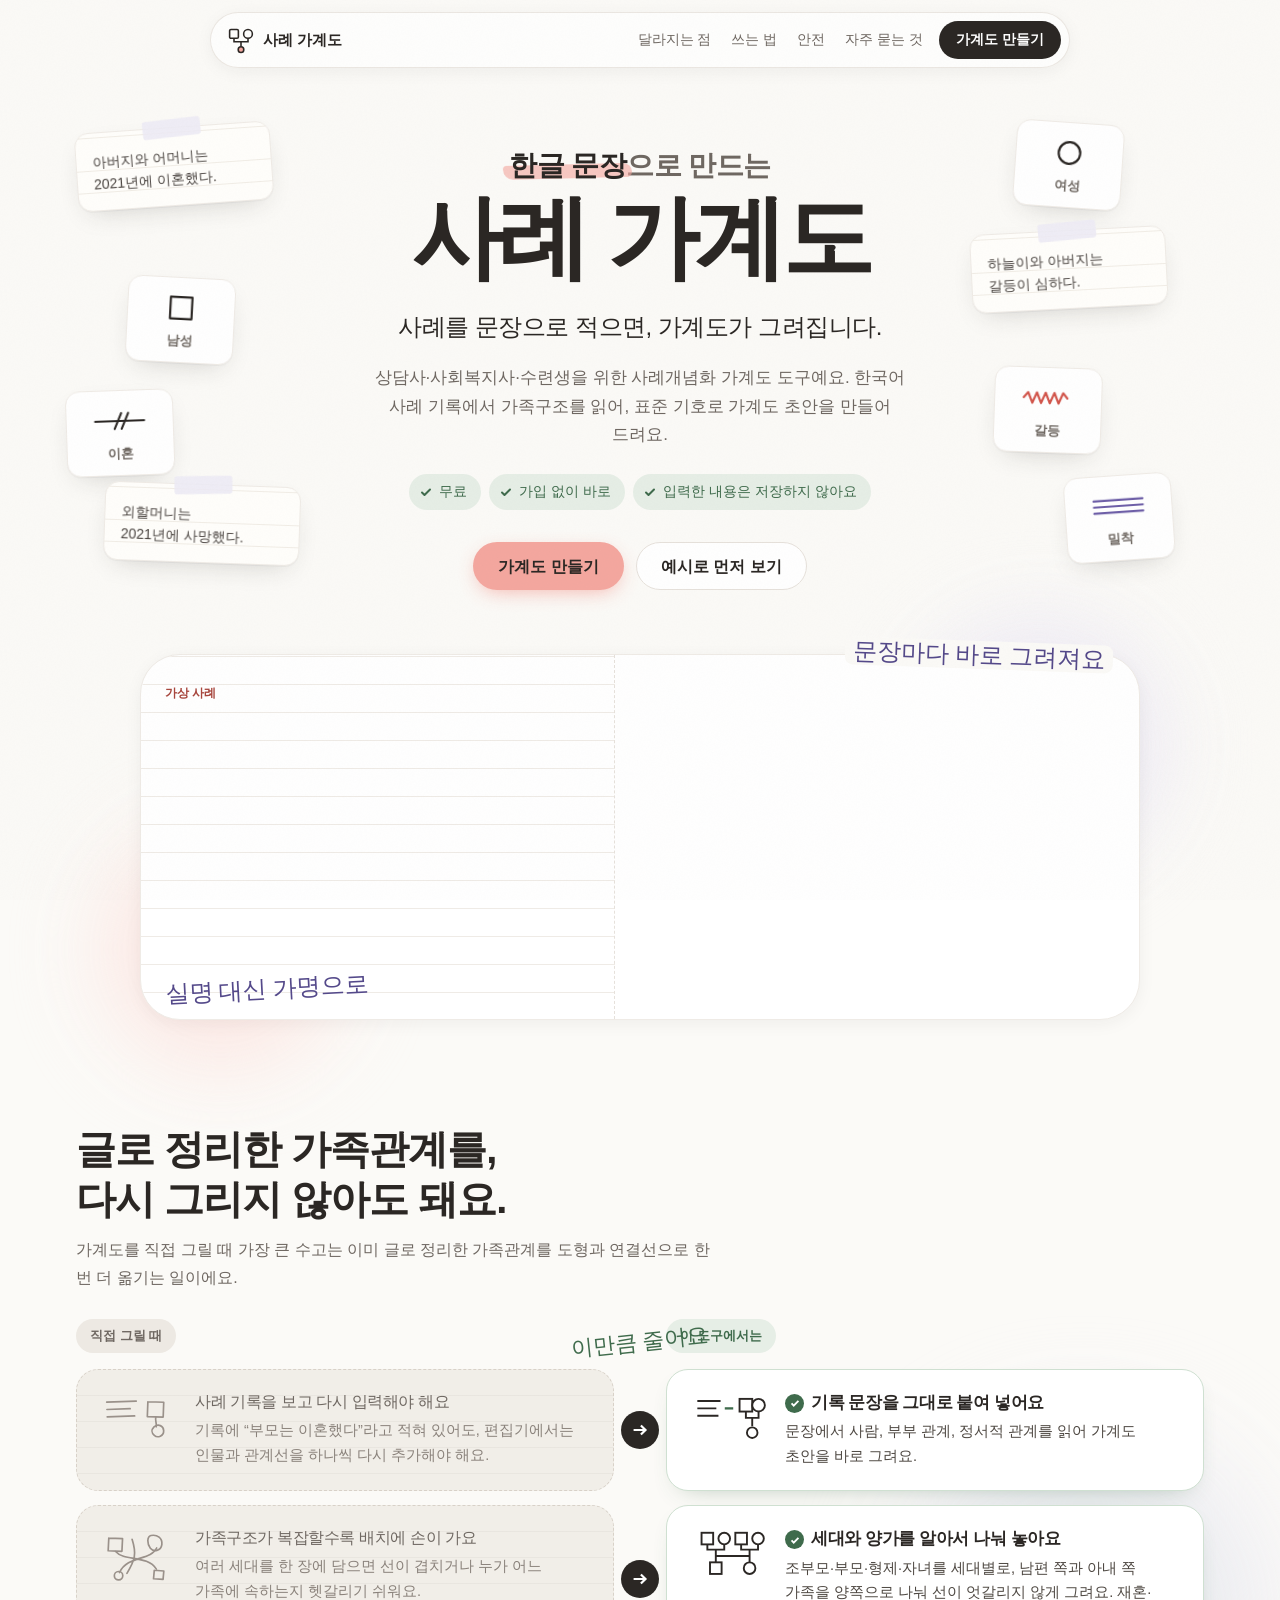
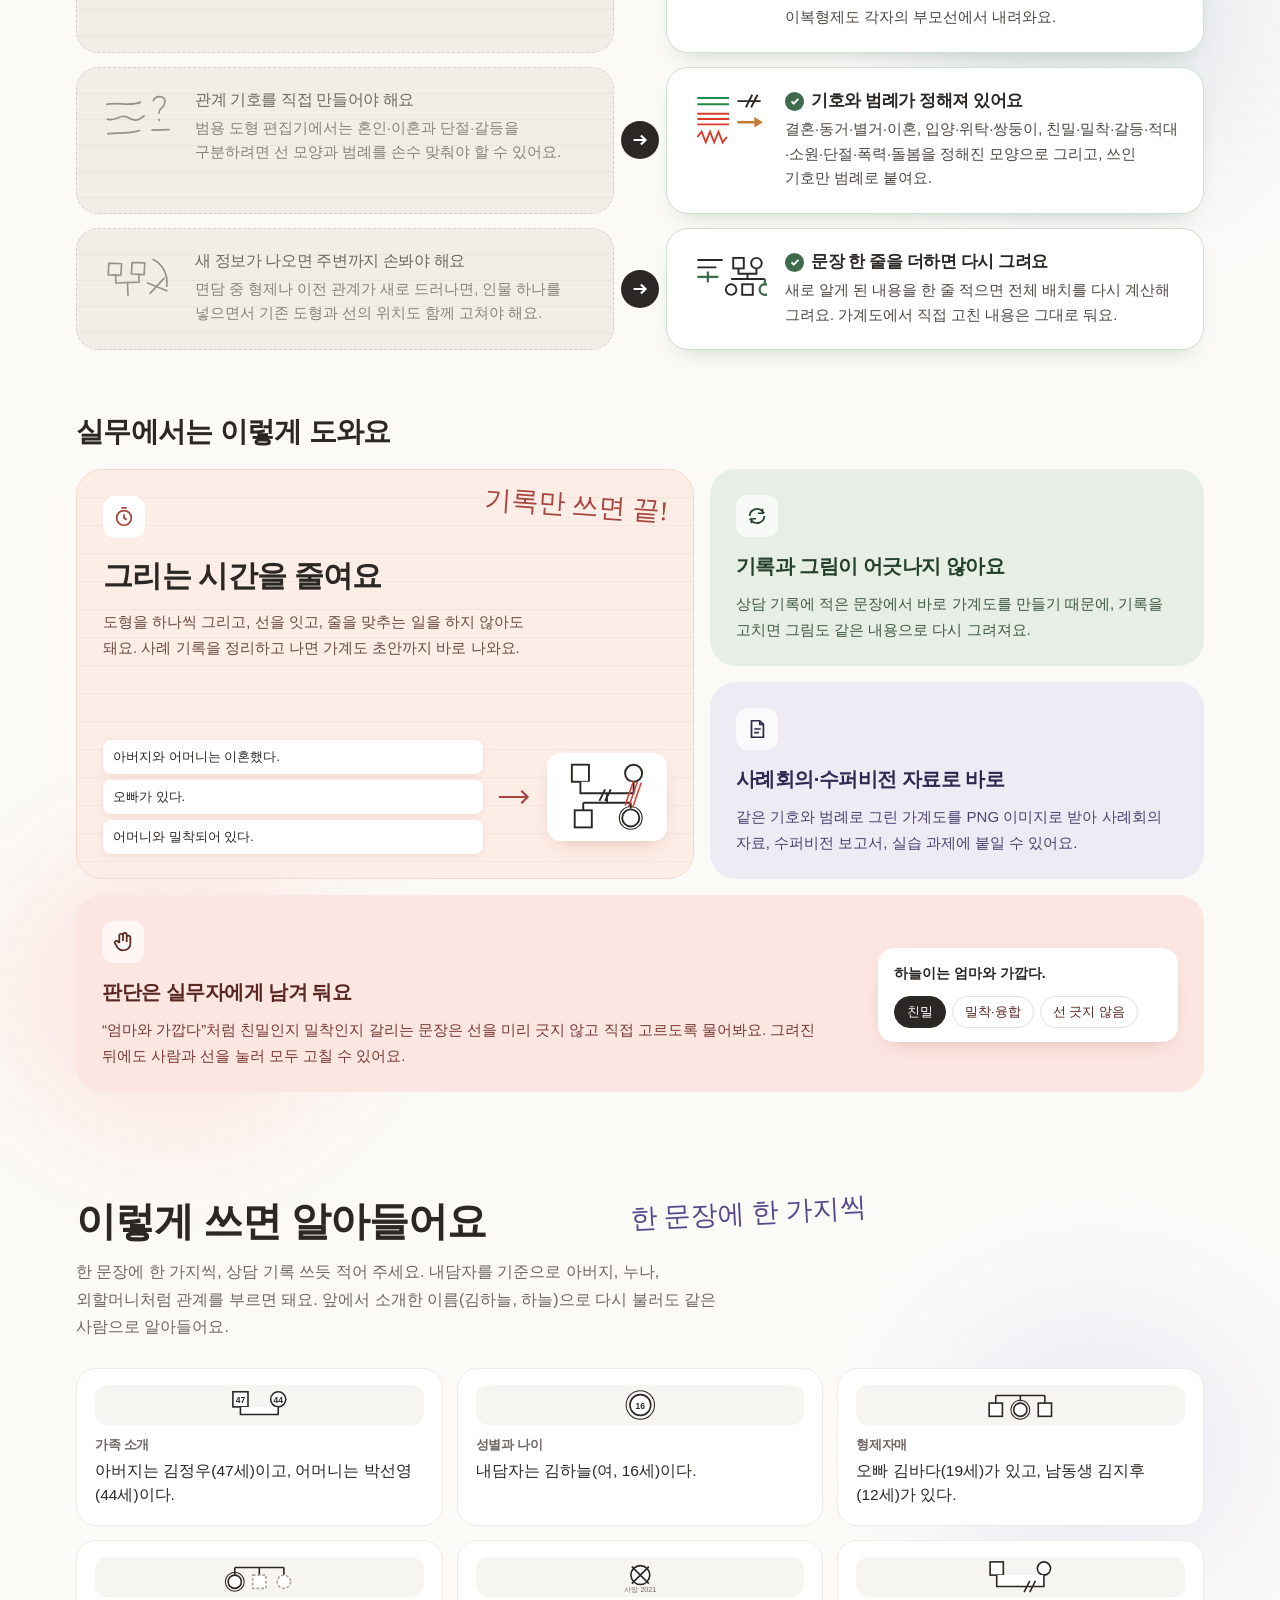
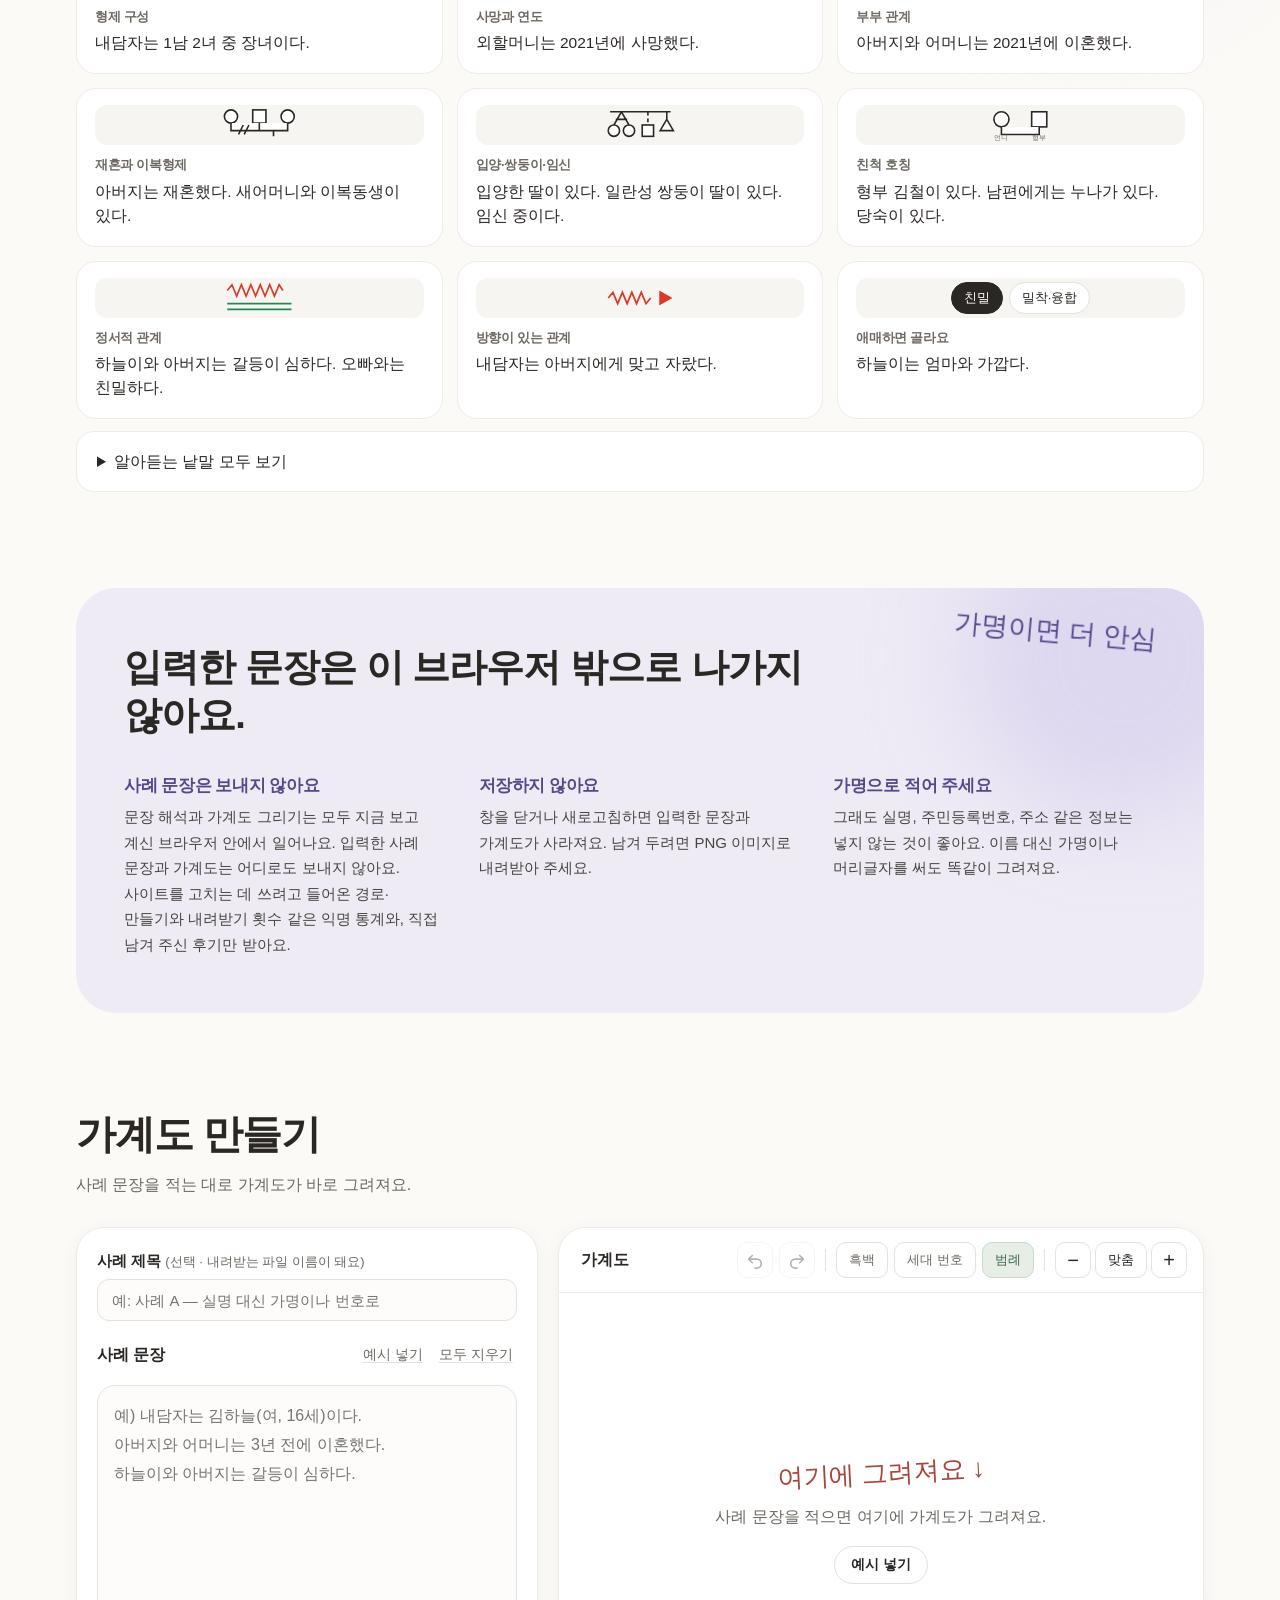
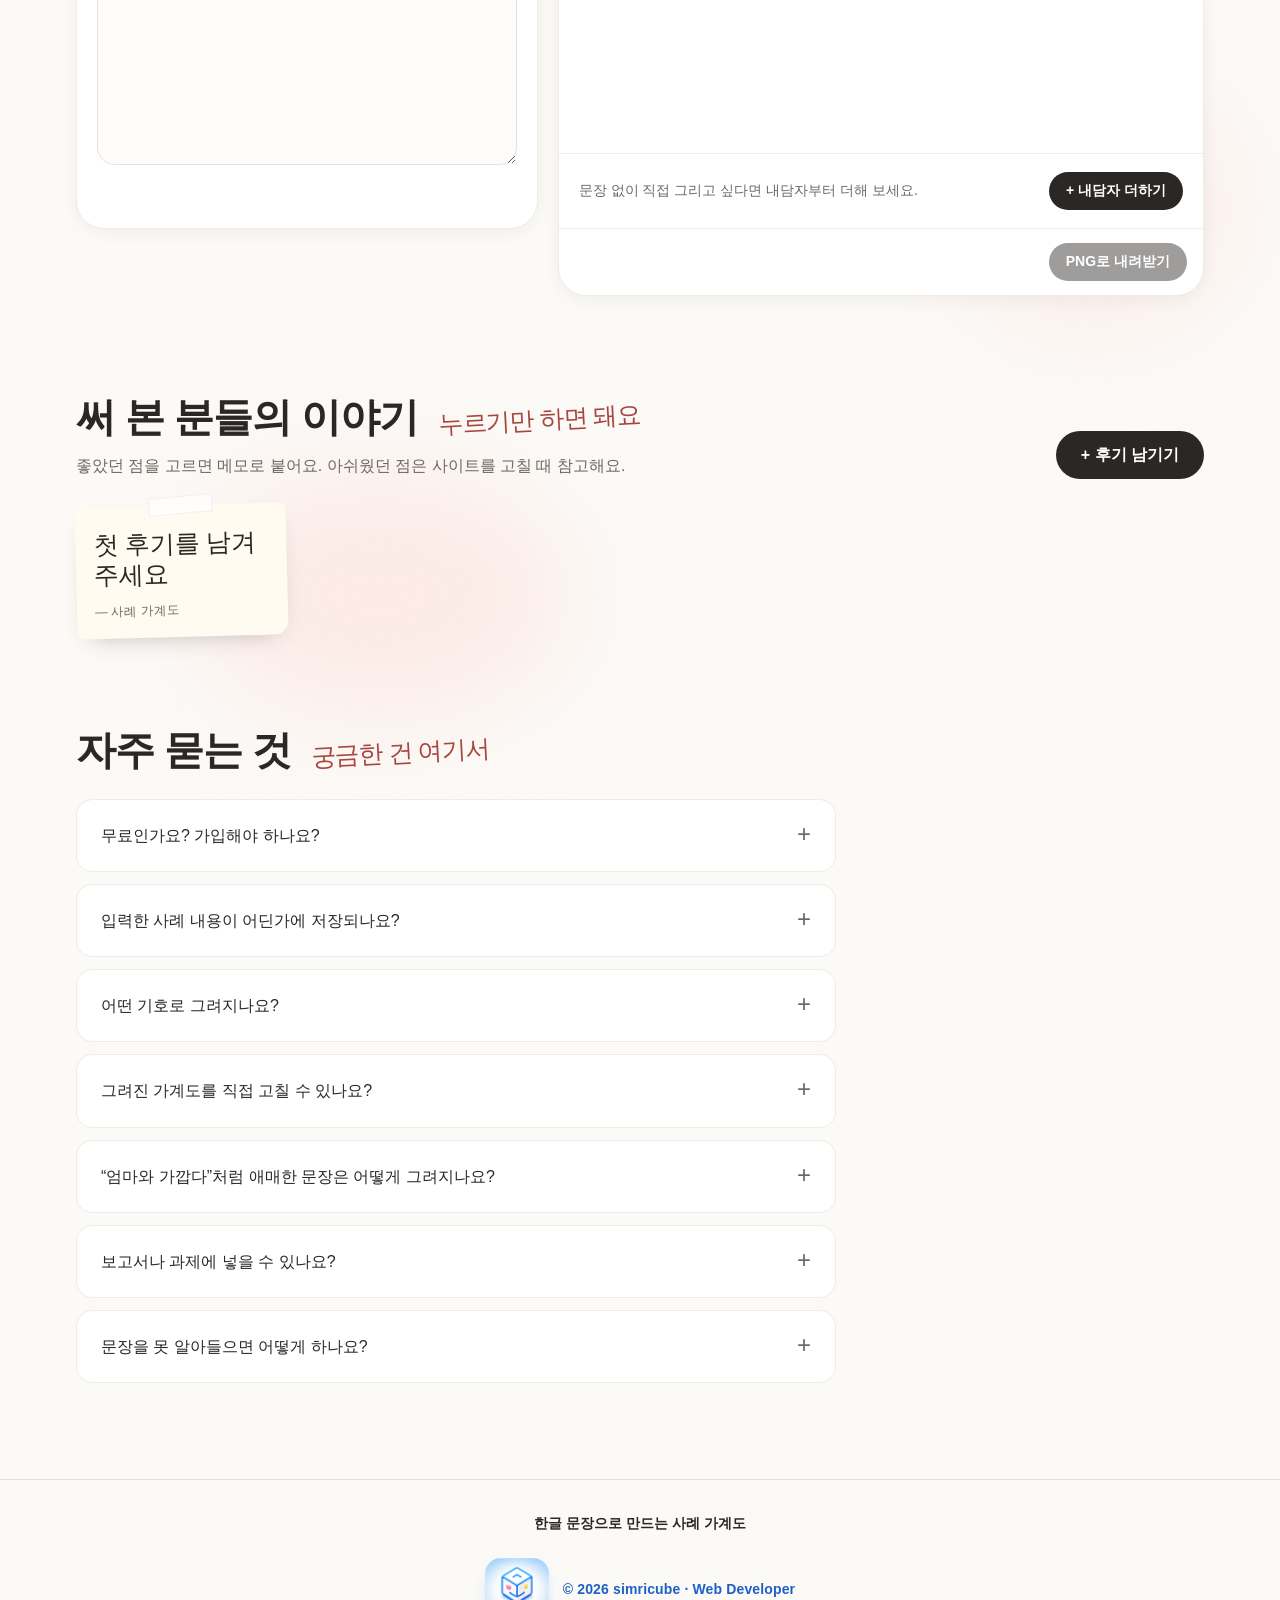
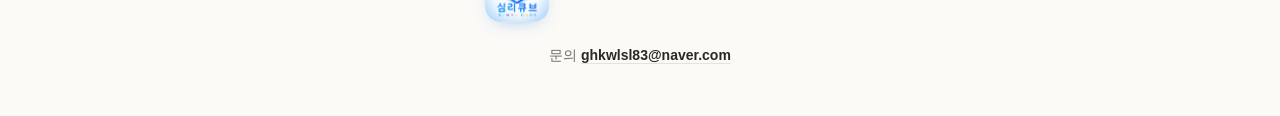
==== commit e2260184: "기타 한 줄 후기도 바로 게시(관리자가 숨김 가능), 맨 아래 문의 메일 추가 Co-Authored-By: Claude Opus 5.5 <noreply@anthropic.com>" ====
--- a/index.html
+++ b/index.html
@@ -519,6 +519,7 @@
     <img src="images/simricube-logo-full.png" srcset="images/simricube-logo-full.png 1x, images/simricube-logo-full@2x.png 2x" width="132" height="132" alt="심리큐브 SIMRI CUBE 로고">
     <span class="credit-text">© 2026 simricube · Web Developer</span>
   </div>
+  <p class="contact">문의 <a href="mailto:ghkwlsl83@naver.com">ghkwlsl83@naver.com</a></p>
 </footer>
 
 <script src="js/track.js"></script>
--- a/css/style.css
+++ b/css/style.css
@@ -641,4 +641,5 @@
 }
 @media (max-width: 380px) {
   .credit { flex-direction: column; gap: 8px; }
-}+}.contact { margin-top: 14px; font-size: 14px; color: var(--muted); }
+.contact a { color: var(--ink); font-weight: 600; text-decoration-color: var(--line); text-underline-offset: 3px; }
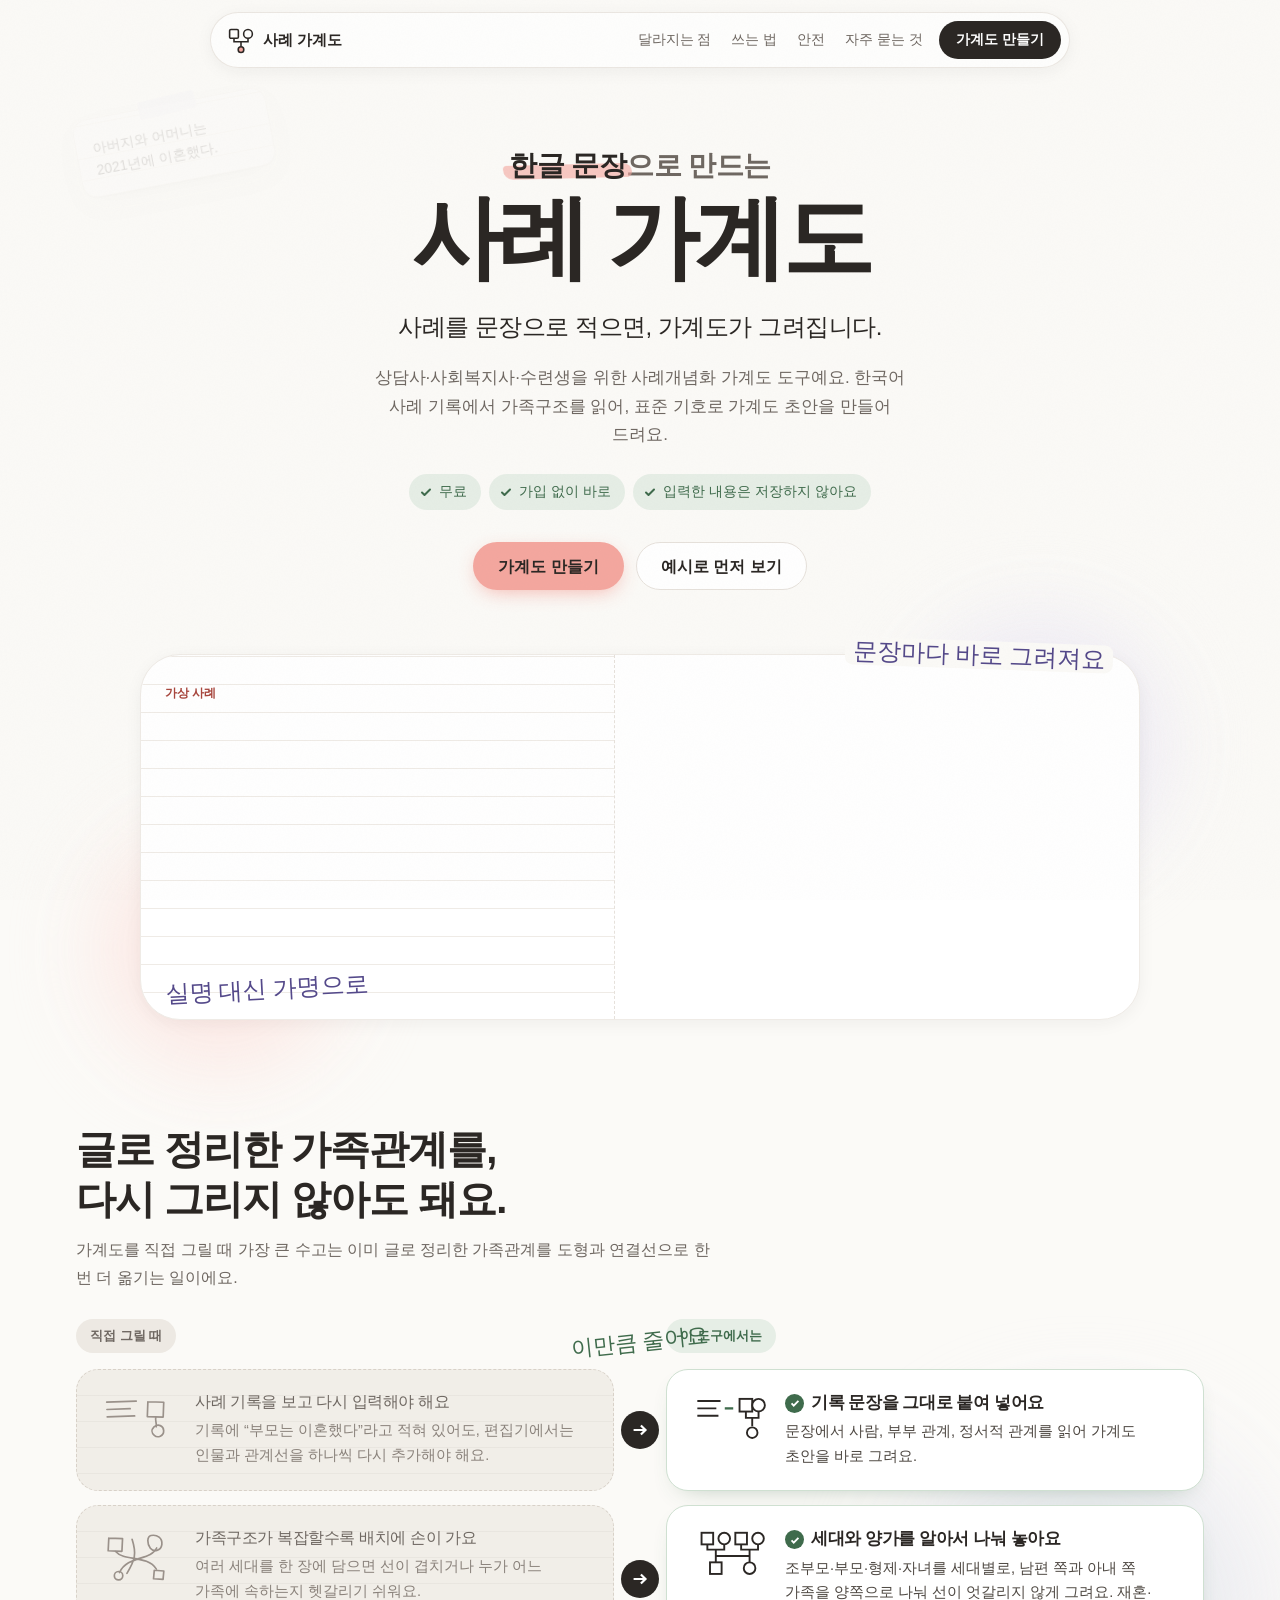
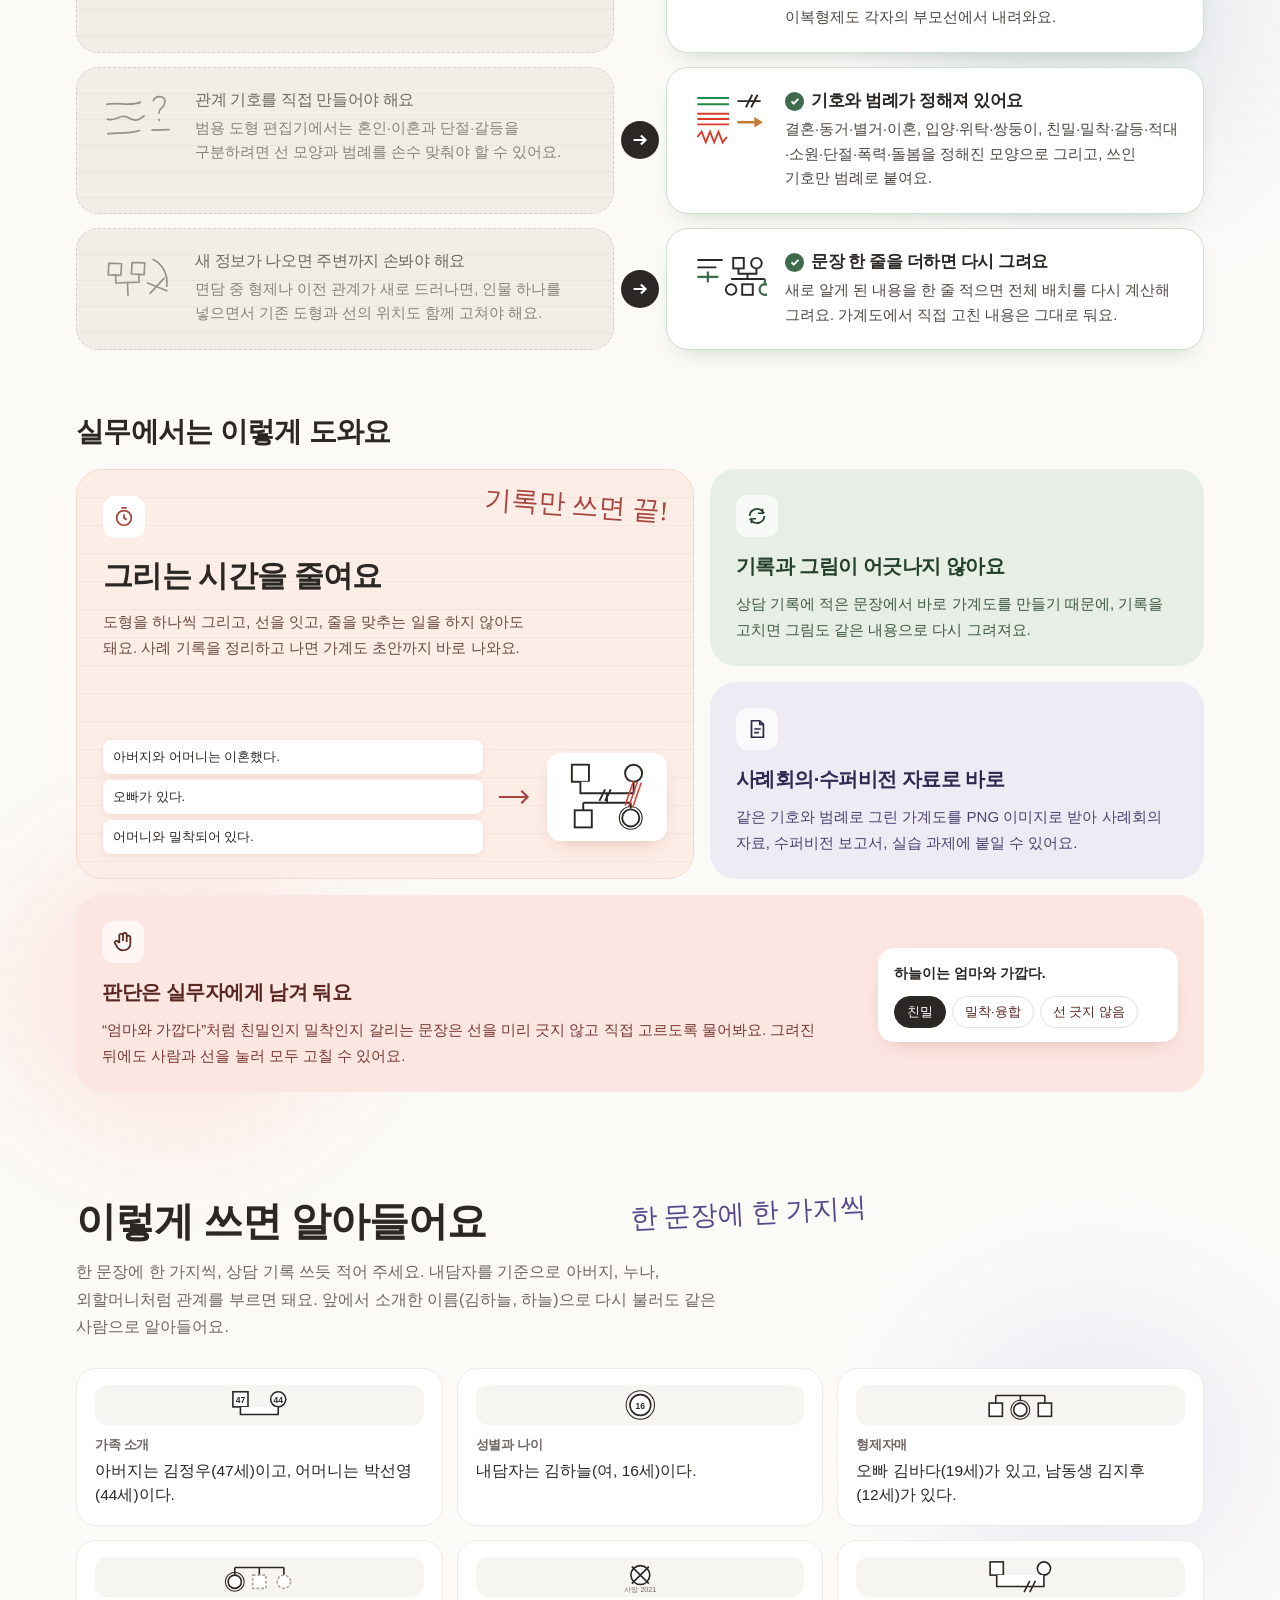
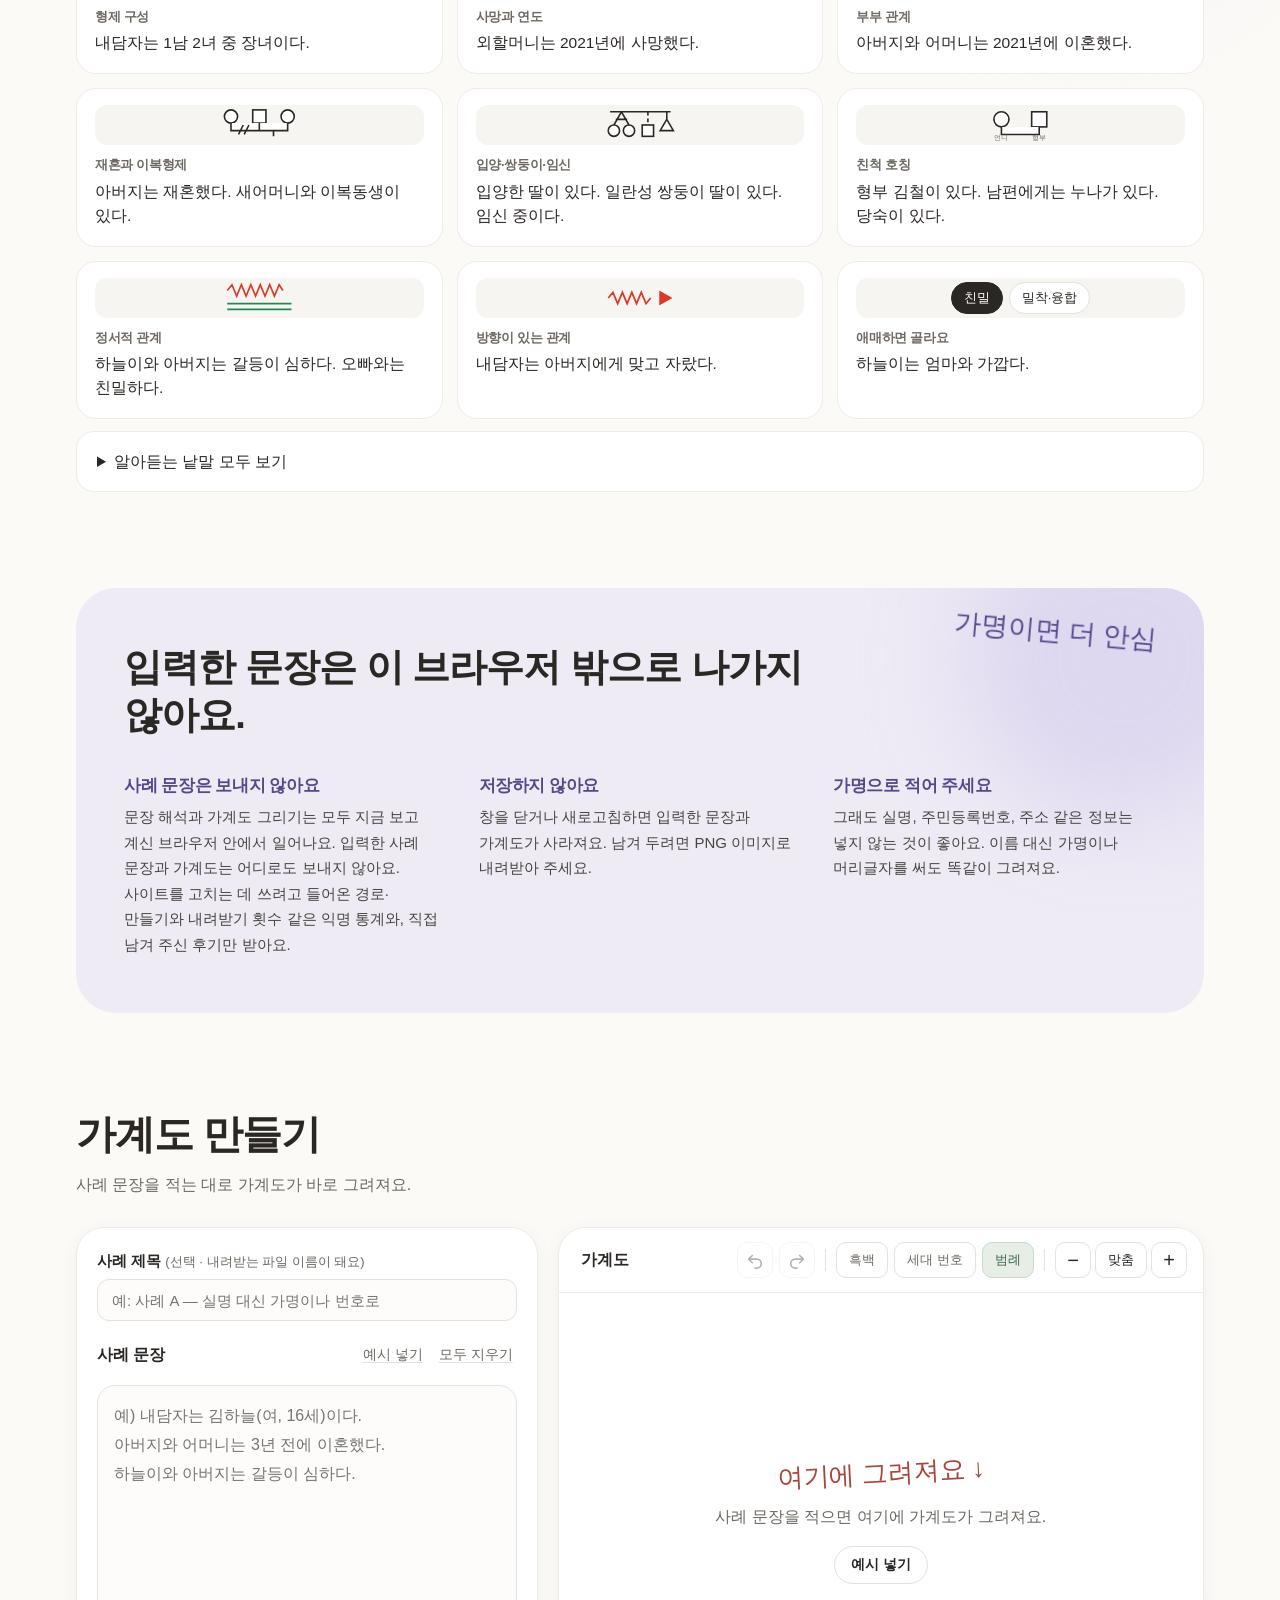
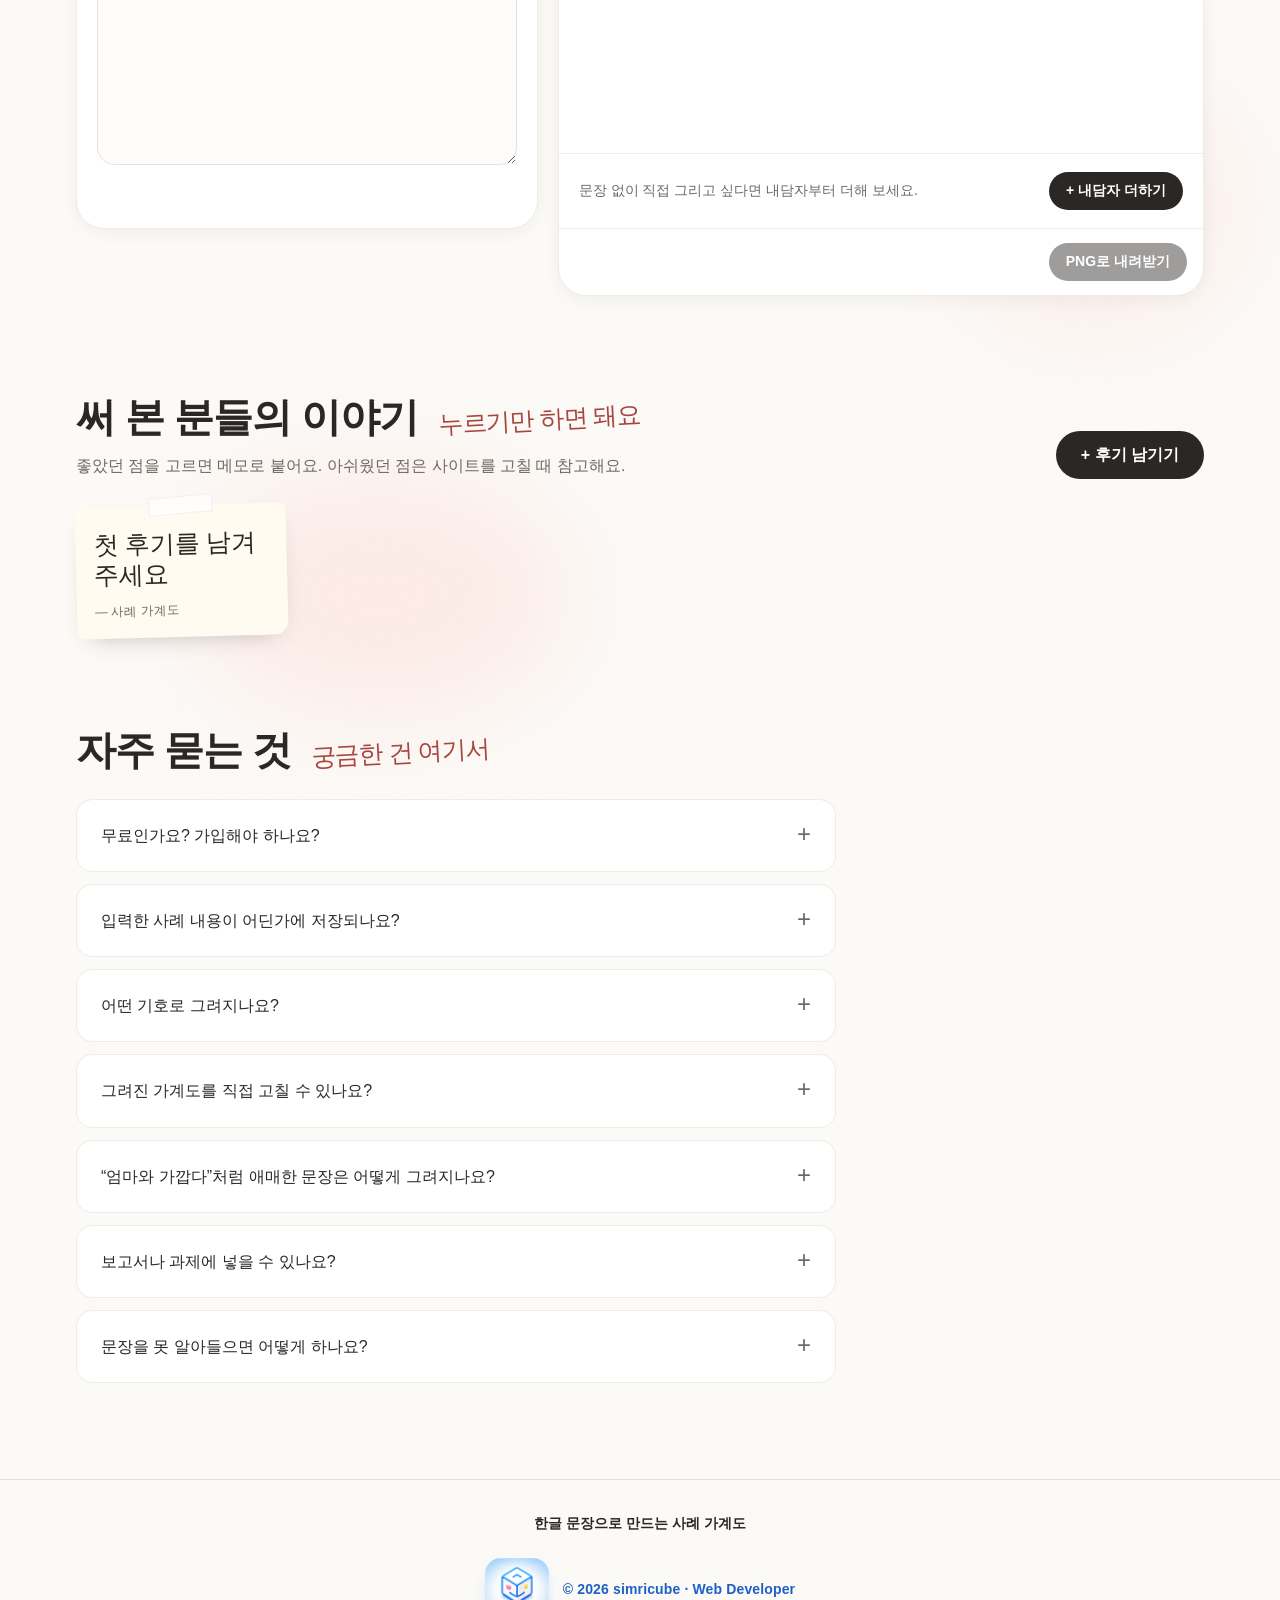
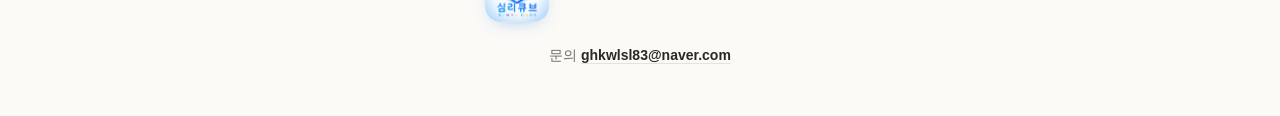
==== commit 5f3220c4: "PNG를 처음 내려받은 뒤 한 번만 작은 후기 안내 띄우기 Co-Authored-By: Claude Opus 5.5 <noreply@anthropic.com>" ====
--- a/index.html
+++ b/index.html
@@ -522,6 +522,11 @@
   <p class="contact">문의 <a href="mailto:ghkwlsl83@naver.com">ghkwlsl83@naver.com</a></p>
 </footer>
 
+<div class="toast" id="review-toast" role="status" hidden>
+  <p>가계도가 도움이 됐다면, 한 줄 남겨 주세요.</p>
+  <button class="btn btn-ink" type="button" id="toast-review">후기 남기기</button>
+  <button class="toast-x" type="button" id="toast-close" aria-label="닫기">×</button>
+</div>
 <script src="js/track.js"></script>
 <script src="js/model.js"></script>
 <script src="js/parser.js"></script>
--- a/css/style.css
+++ b/css/style.css
@@ -643,3 +643,20 @@
   .credit { flex-direction: column; gap: 8px; }
 }.contact { margin-top: 14px; font-size: 14px; color: var(--muted); }
 .contact a { color: var(--ink); font-weight: 600; text-decoration-color: var(--line); text-underline-offset: 3px; }
+
+/* 내려받은 뒤 한 번만 뜨는 후기 안내 */
+.toast {
+  position: fixed; left: 50%; bottom: 24px; transform: translate(-50%, 16px); z-index: 50;
+  display: flex; align-items: center; gap: 12px; max-width: calc(100% - 32px);
+  background: #fff; border: 1px solid var(--line); border-radius: 16px; padding: 12px 12px 12px 18px;
+  box-shadow: 0 14px 40px -12px rgba(43, 39, 36, .35); opacity: 0; transition: opacity .25s, transform .25s;
+}
+.toast[hidden] { display: none; }
+.toast.show { opacity: 1; transform: translate(-50%, 0); }
+.toast p { margin: 0; font-size: 15px; }
+.toast .btn { padding: 8px 14px; font-size: 14px; white-space: nowrap; }
+.toast-x { border: 0; background: none; font-size: 22px; line-height: 1; color: var(--muted); cursor: pointer; padding: 4px 6px; }
+@media (max-width: 560px) {
+  .toast { bottom: 16px; flex-wrap: wrap; }
+  .toast p { flex: 1 1 100%; }
+}
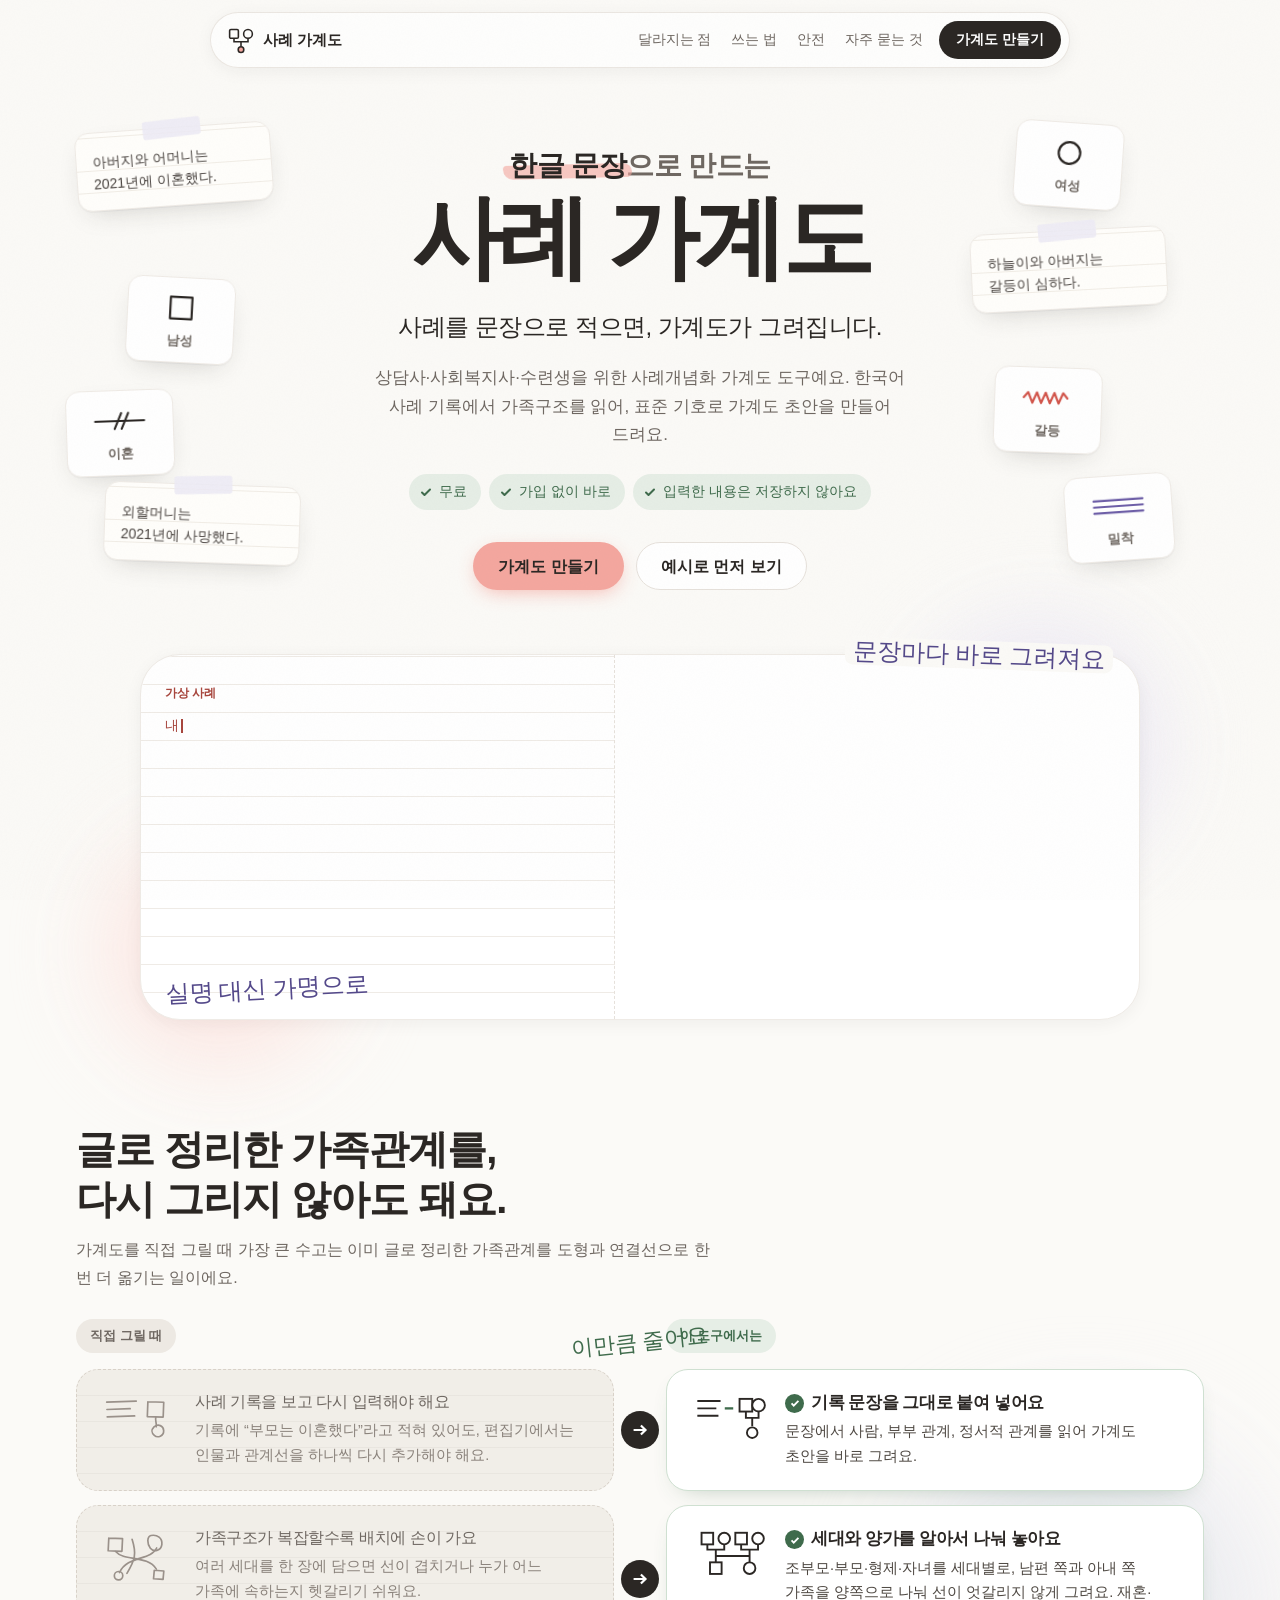
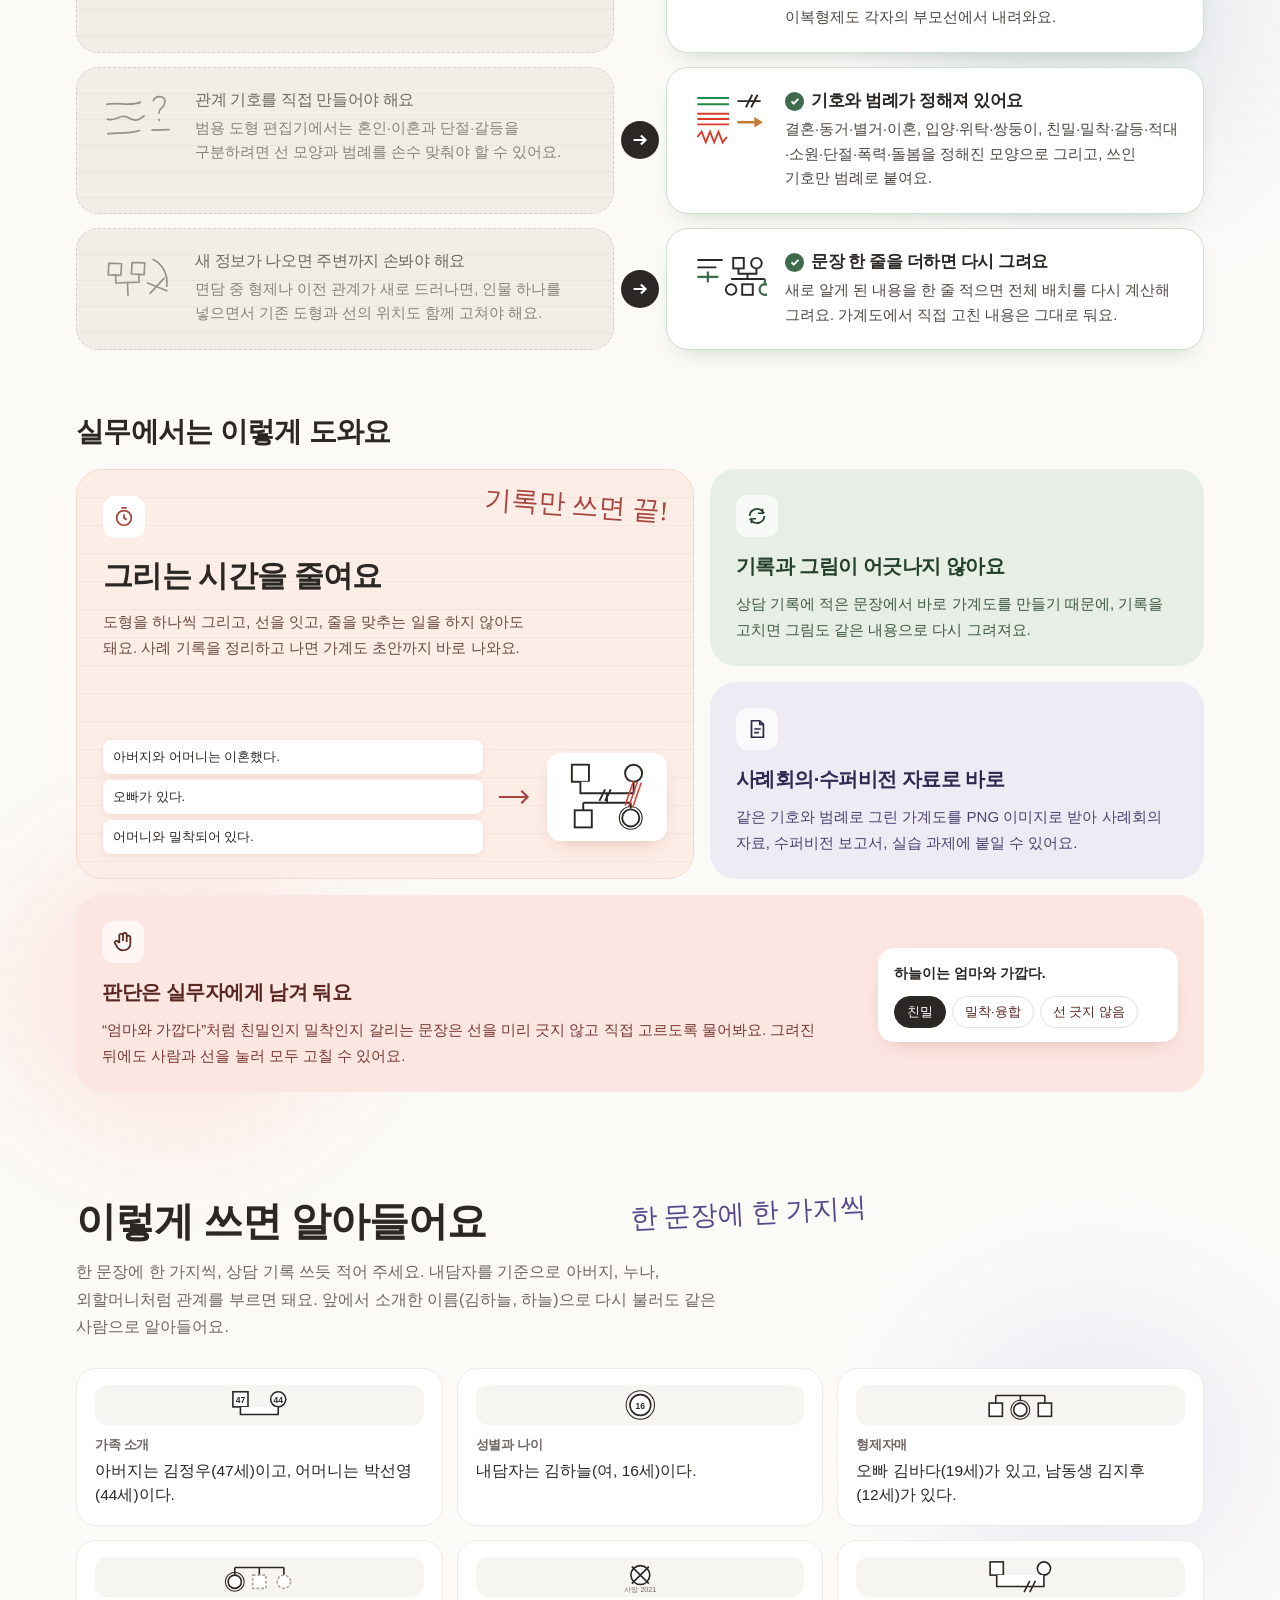
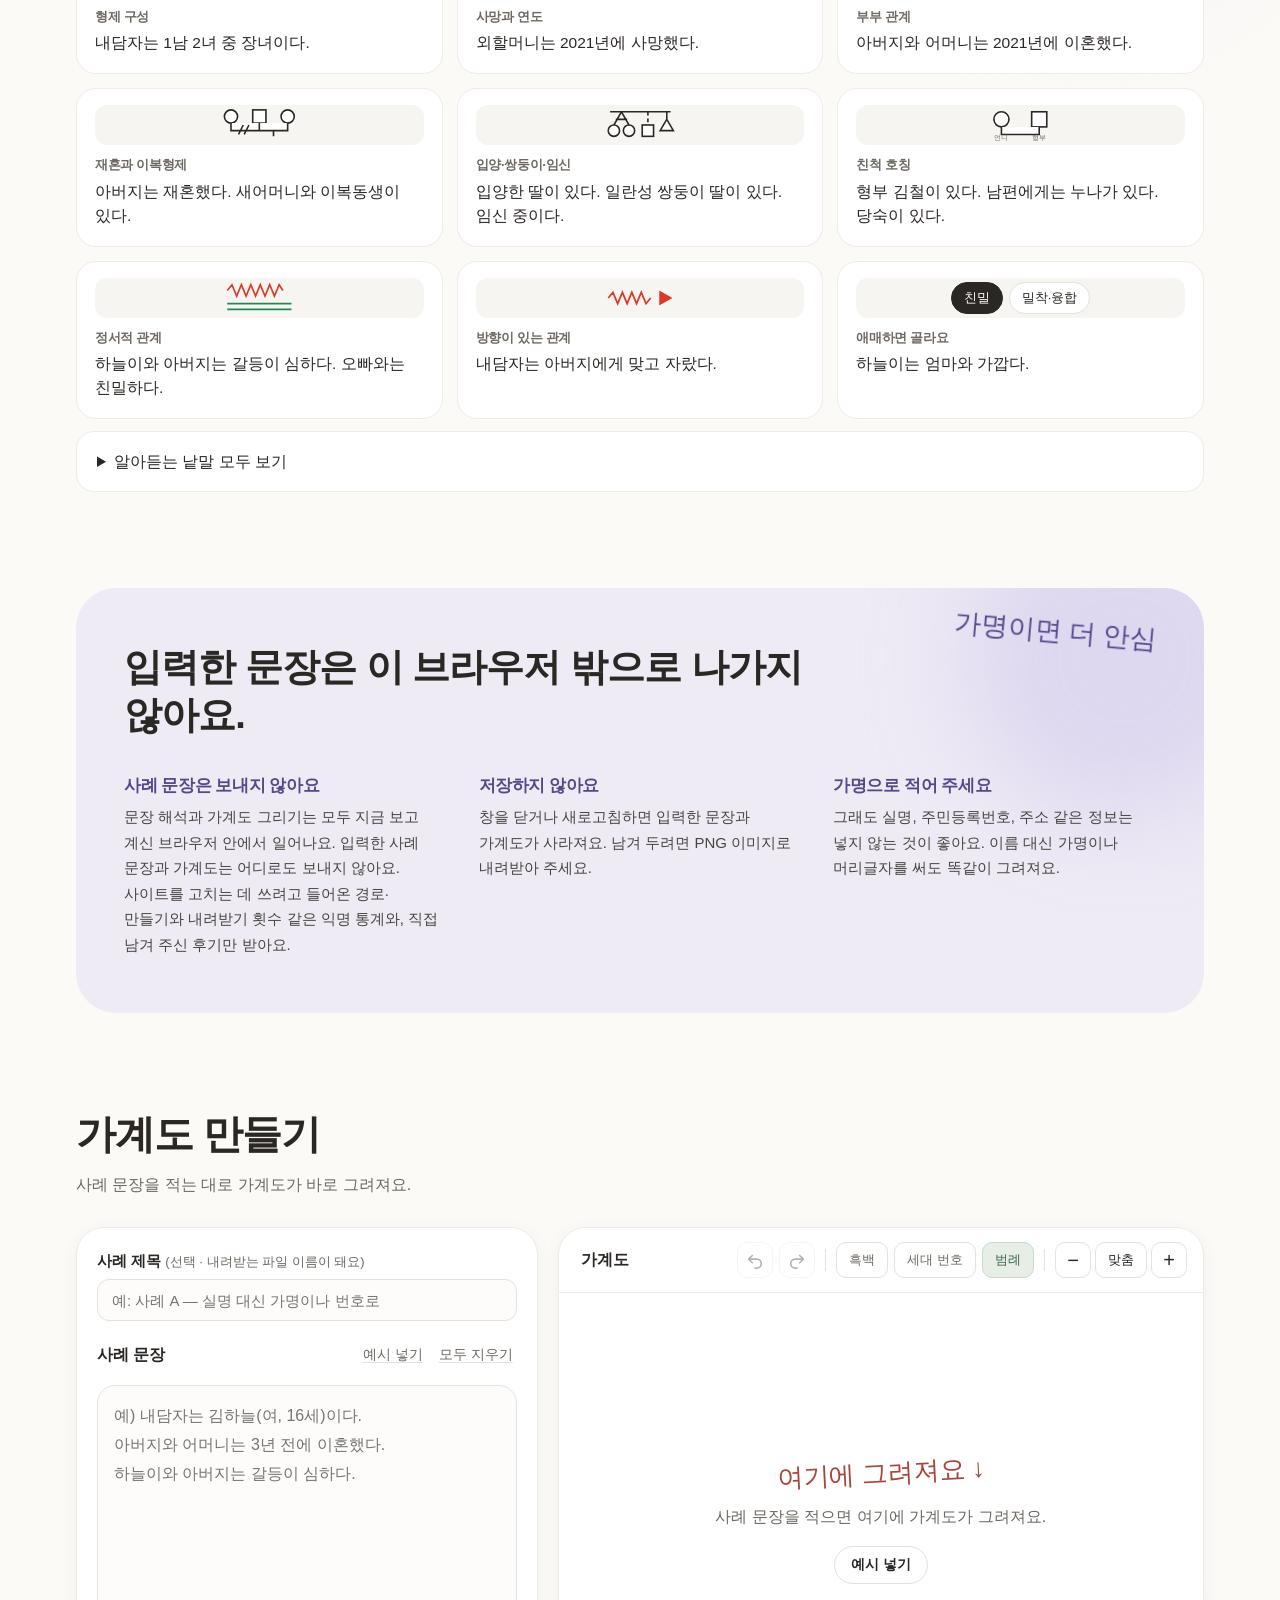
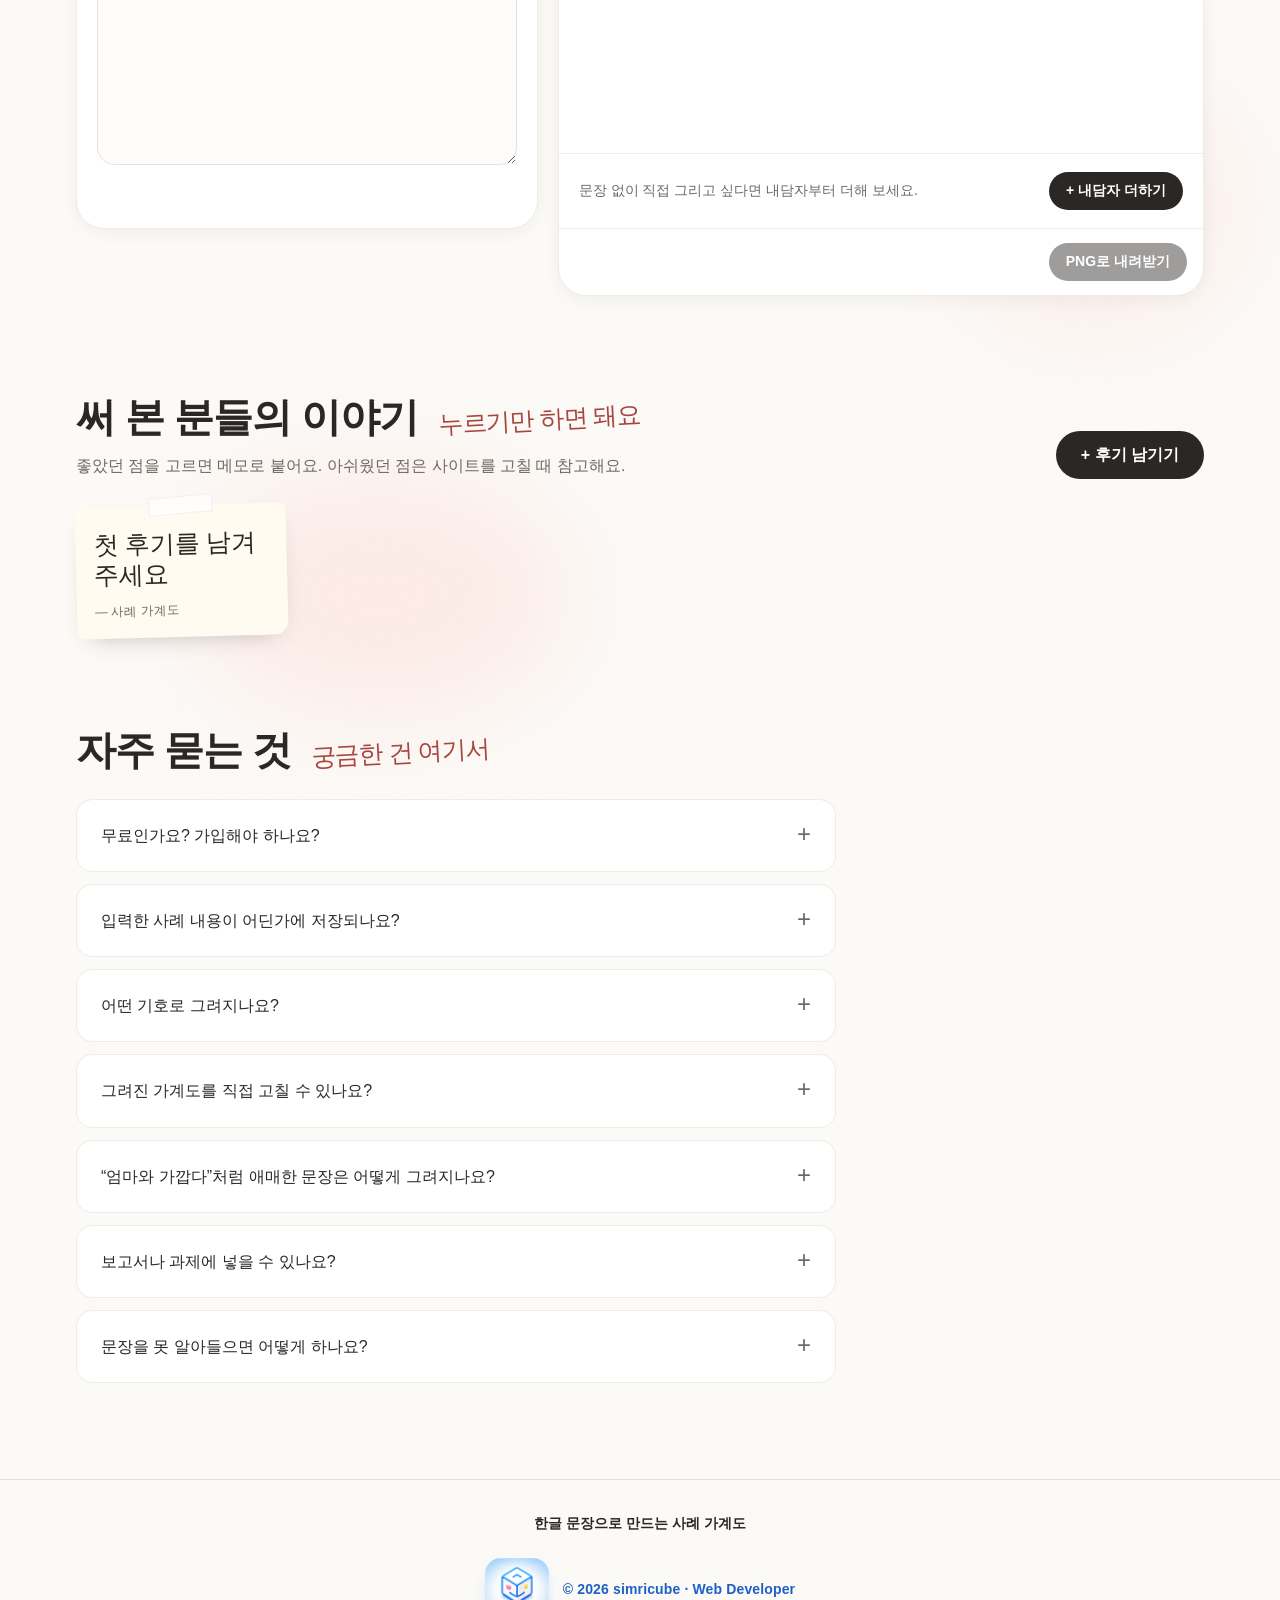
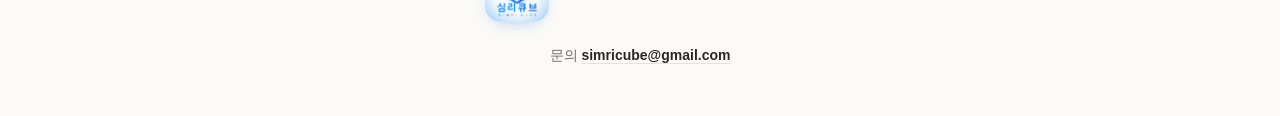
==== commit b3c229e8: "문의 메일을 simricube@gmail.com으로 변경 Co-Authored-By: Claude Opus 5.5 <noreply@anthropic.com>" ====
--- a/index.html
+++ b/index.html
@@ -519,7 +519,7 @@
     <img src="images/simricube-logo-full.png" srcset="images/simricube-logo-full.png 1x, images/simricube-logo-full@2x.png 2x" width="132" height="132" alt="심리큐브 SIMRI CUBE 로고">
     <span class="credit-text">© 2026 simricube · Web Developer</span>
   </div>
-  <p class="contact">문의 <a href="mailto:ghkwlsl83@naver.com">ghkwlsl83@naver.com</a></p>
+  <p class="contact">문의 <a href="mailto:simricube@gmail.com">simricube@gmail.com</a></p>
 </footer>
 
 <div class="toast" id="review-toast" role="status" hidden>
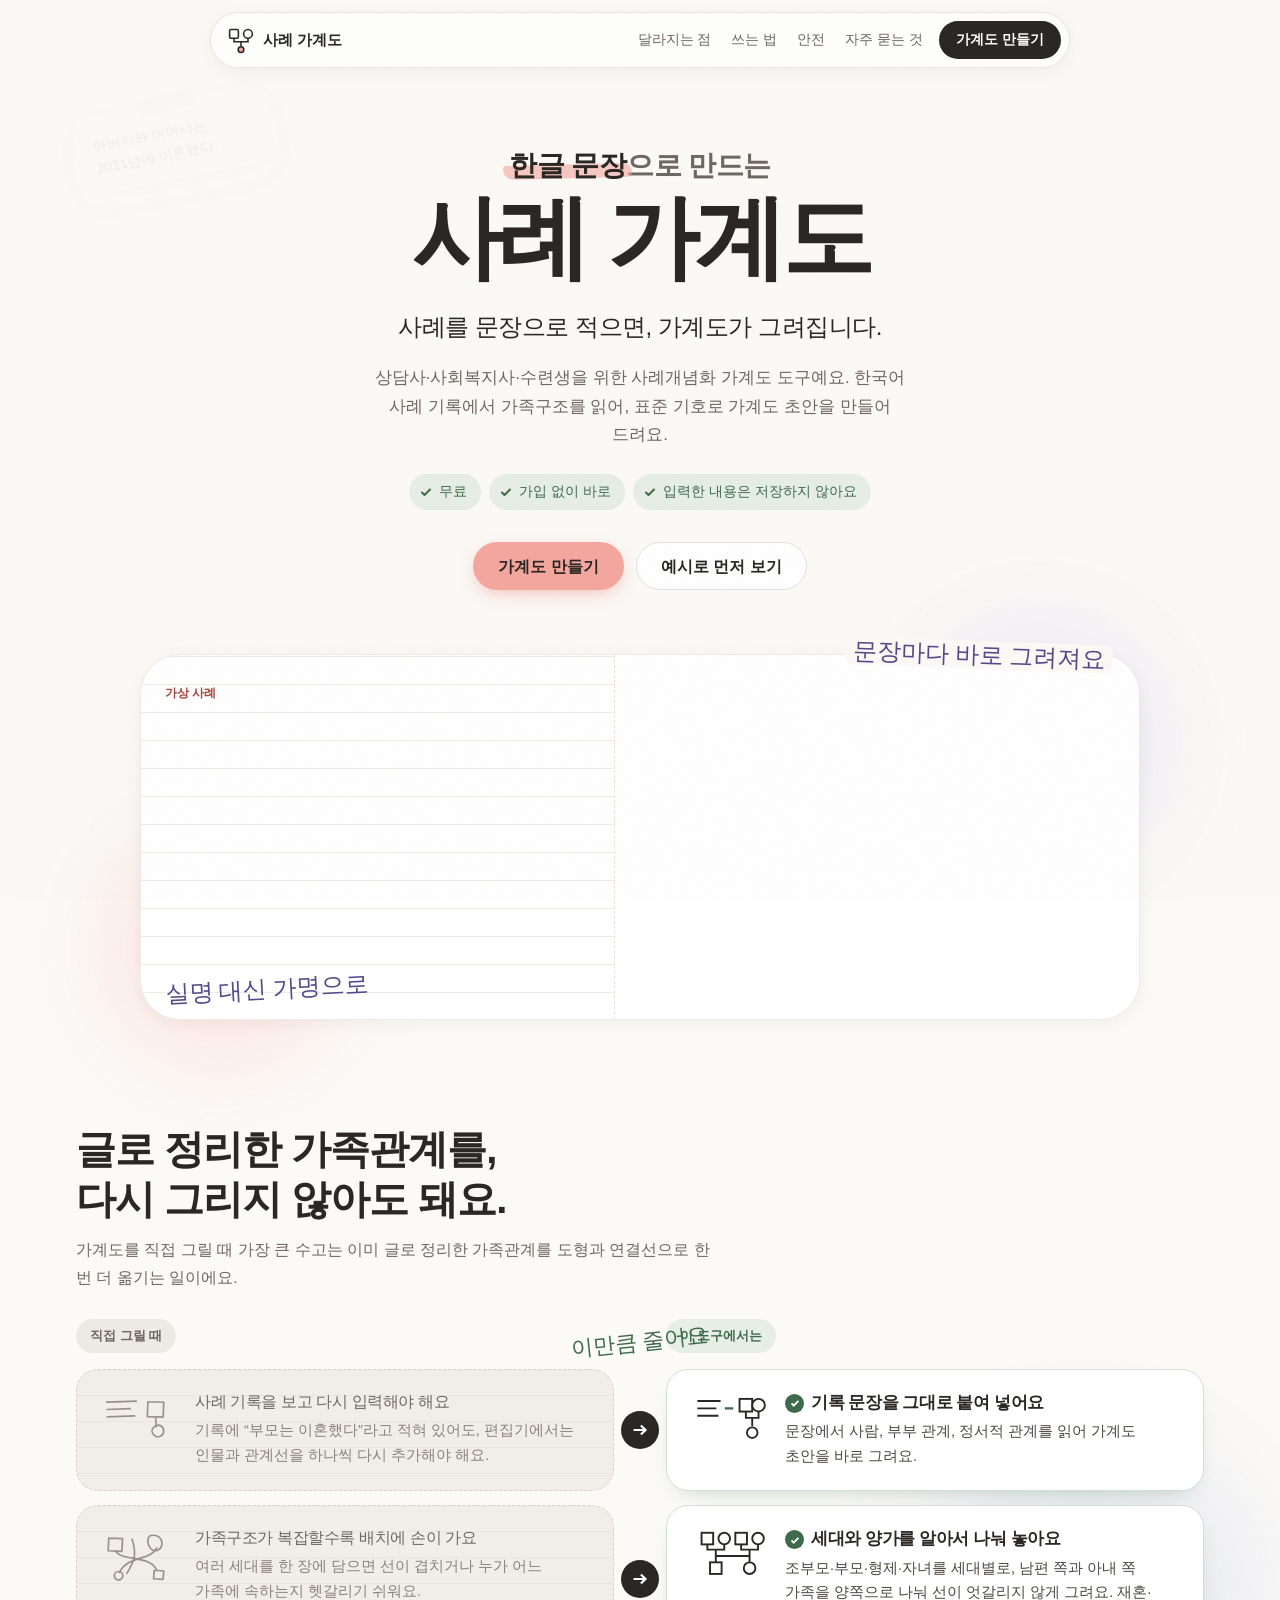
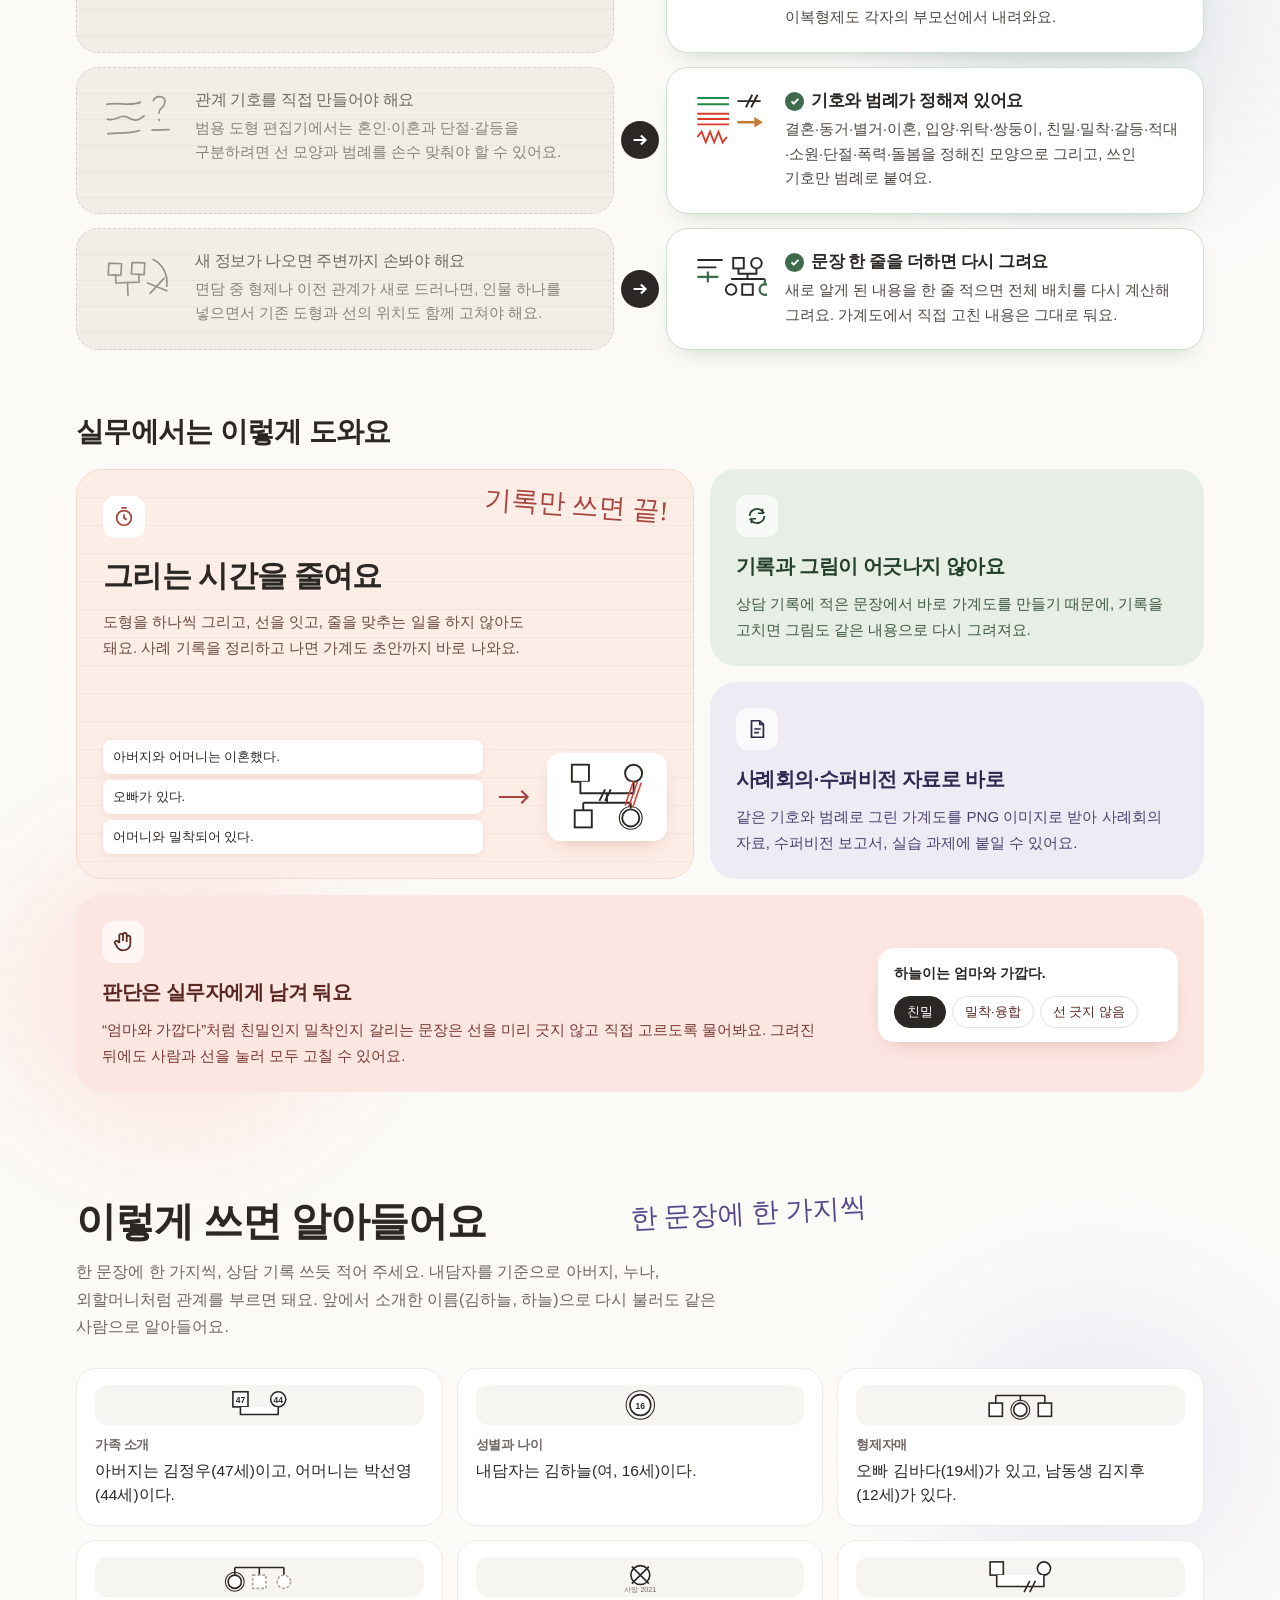
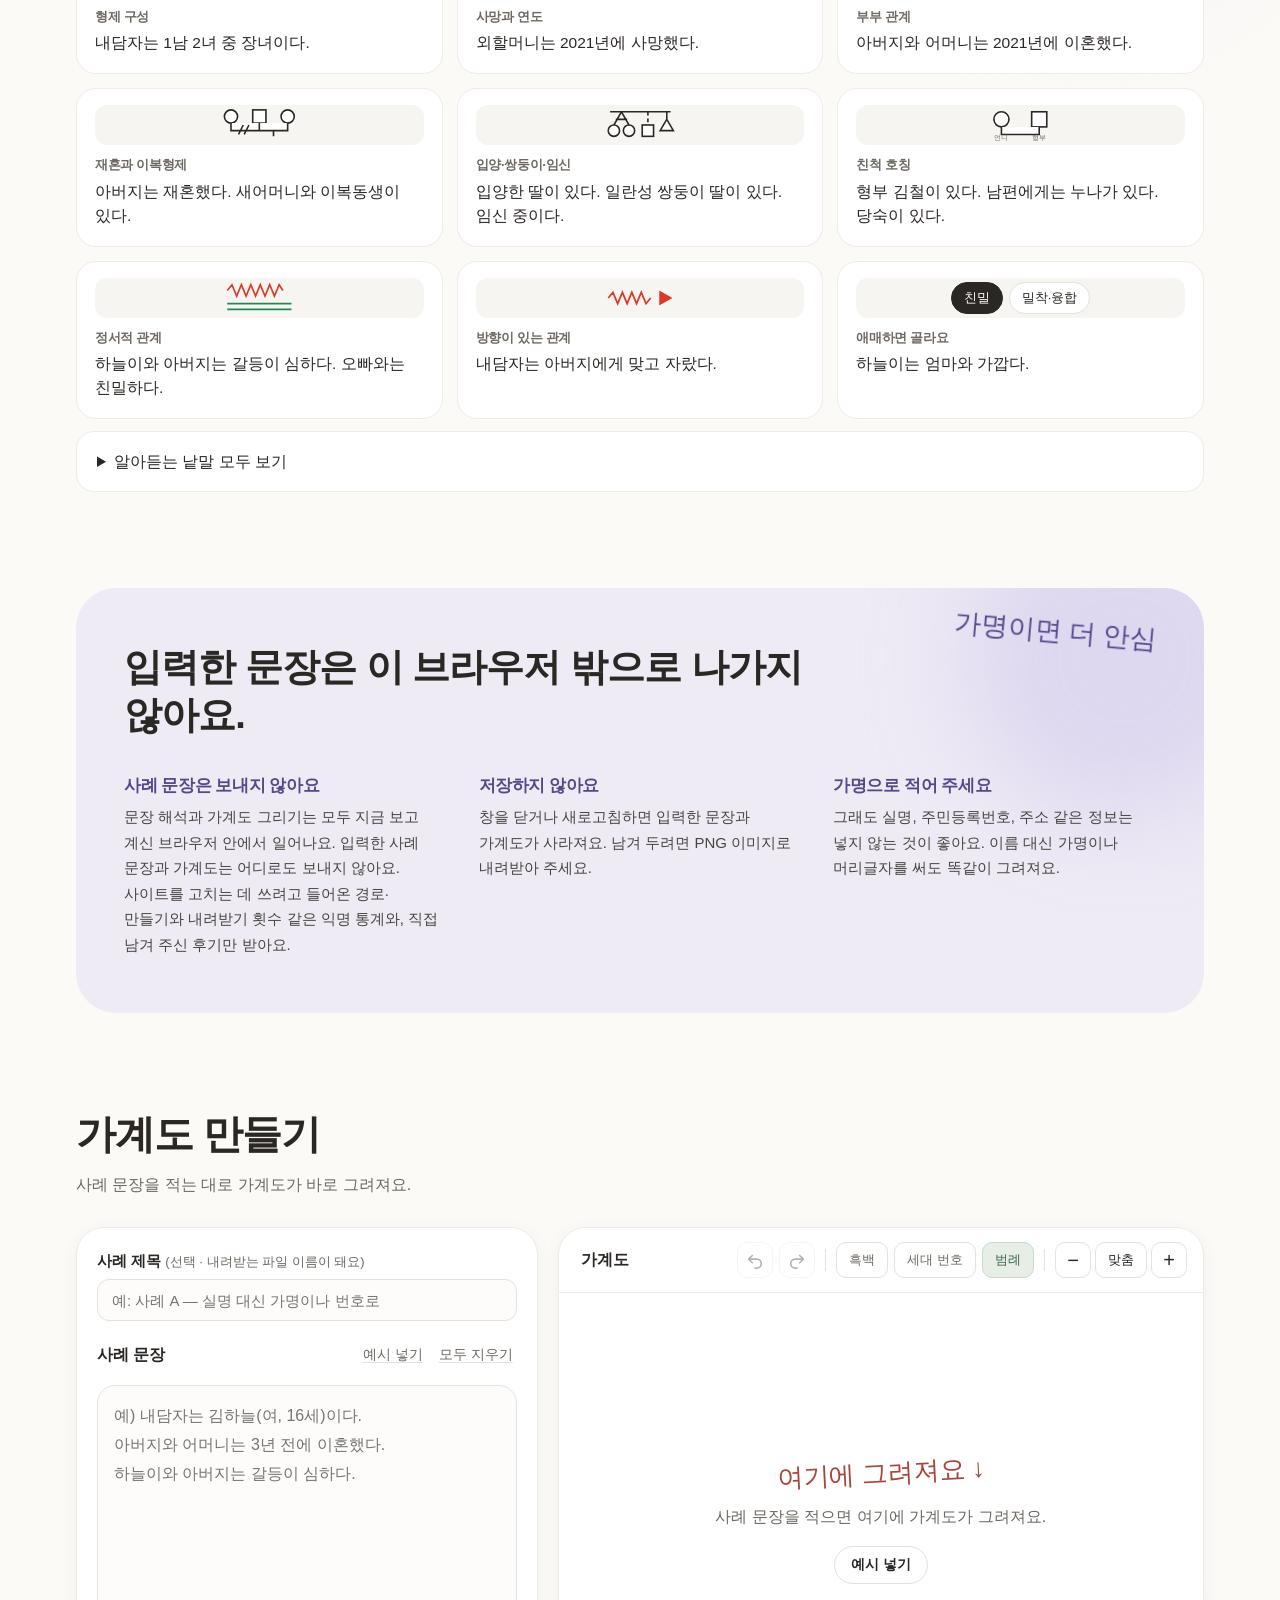
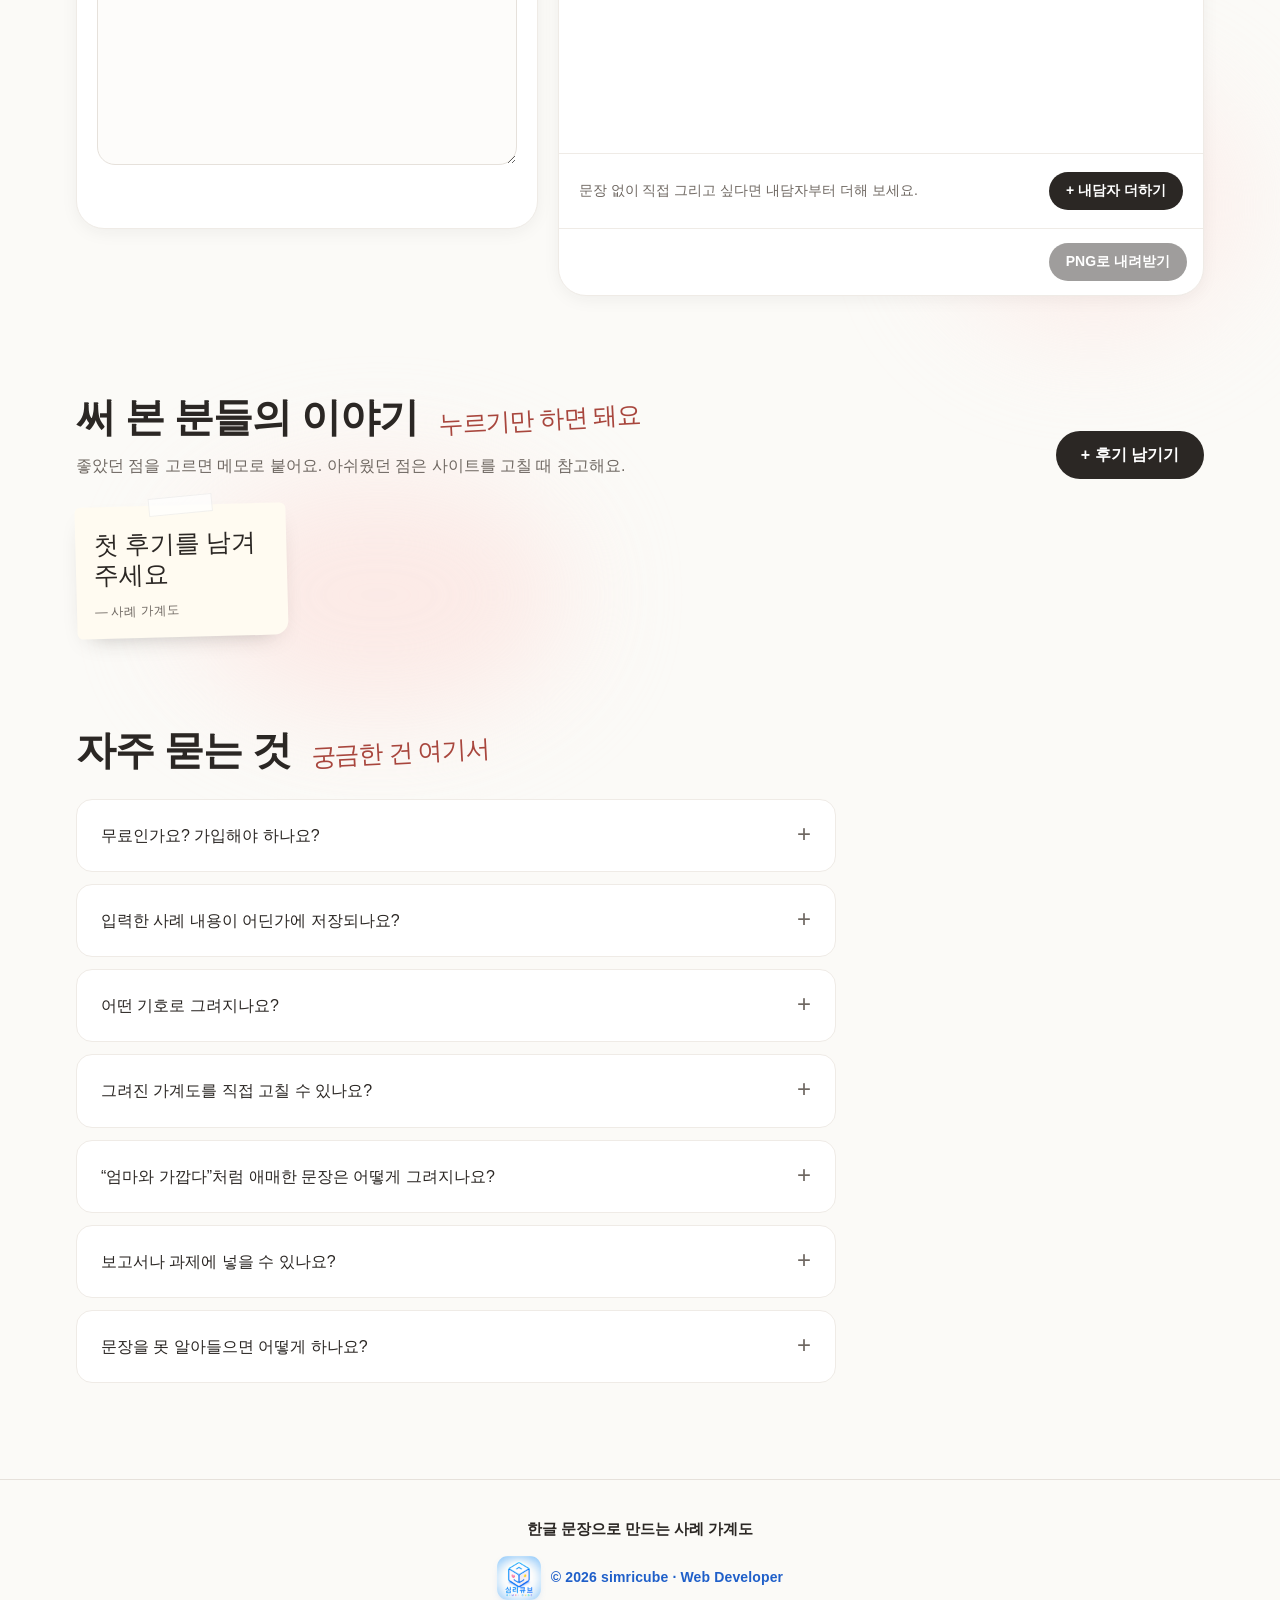
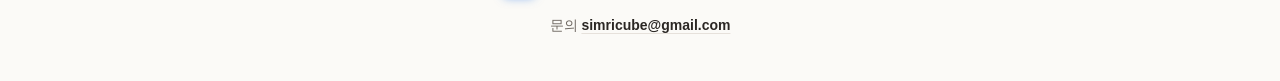
==== commit 8102c228: "현장 기록 표기 알아듣기: CL·대상자·아동, 부·모 한 글자 호칭, '모와 단둘이 거주', 연락 두절, 주양육자, 나이·성별만 쓴 줄, '친모와는 이혼' 공개 자료에서 모은 사례" ====
--- a/index.html
+++ b/index.html
@@ -264,7 +264,7 @@
       <summary>알아듣는 낱말 모두 보기</summary>
       <dl>
         <dt>사람</dt>
-        <dd>내담자(클라이언트), 본인, 아버지(아빠), 어머니(엄마), 부모, 형, 오빠, 누나, 언니, 남동생, 여동생, 동생, 남편, 아내, 배우자, 전남편, 전처, 동거인, 아들, 딸, 자녀, 장남·장녀·막내딸, 입양한 아들·딸, 위탁아동, 의붓아들·딸, 새아버지(계부), 새어머니(계모), 양부모, 이복·이부형제, 쌍둥이 형·동생, 반려견, 반려묘. 이름은 가명이나 영문 머리글자(A, B)로 적어도 돼요.</dd>
+        <dd>내담자·클라이언트·CL·대상자·아동(쓴 말 그대로 표시돼요), 본인, 아버지(아빠·부·부친), 어머니(엄마·모·모친), 부모, 부부, 형, 오빠, 누나, 언니, 남동생, 여동생, 동생, 남편, 아내, 배우자, 전남편, 전처, 동거인, 아들, 딸, 자녀, 장남·장녀·막내딸, 입양한 아들·딸, 위탁아동, 의붓아들·딸, 새아버지(새아빠·계부), 새어머니(새엄마·계모), 양부모, 이복·이부·배다른·씨다른 형제(띄어 써도 돼요), 의붓언니·의붓오빠 같은 의붓형제, 쌍둥이 형·동생, 반려견, 반려묘. 이름은 가명이나 영문 머리글자(A, B)로 적어도 돼요.</dd>
         <dt>친가</dt>
         <dd>친할아버지·친할머니(조부·조모), 증조·고조할아버지·할머니, 큰할아버지·작은할아버지(종조부), 큰할머니·작은할머니, 고모할머니(대고모), 큰아버지·큰어머니, 작은아버지·작은어머니, 고모·고모부, 당숙·당숙모, 당고모, 친사촌, 고종사촌, 육촌(재종), 당질</dd>
         <dt>외가</dt>
--- a/css/style.css
+++ b/css/style.css
@@ -531,10 +531,11 @@
 .faq details[open] summary::after { transform: rotate(45deg); }
 .faq details > div { padding: 0 24px 24px; color: var(--muted); }
 
-.footer { border-top: 1px solid var(--line); padding: 32px var(--gutter) 48px; text-align: center; font-size: 14px; color: var(--muted); }
-.footer-name { color: var(--ink); font-weight: 600; margin-bottom: 4px; }
-.credit { margin-top: 18px; display: inline-flex; flex-direction: row; align-items: center; gap: 14px; }
-.credit img { width: 64px; height: 64px; border-radius: 16px; box-shadow: 0 6px 18px -10px rgba(31, 111, 229, .55); }
+.footer { border-top: 1px solid var(--line); padding: 36px var(--gutter) 44px; display: flex; flex-direction: column; align-items: center; gap: 14px; text-align: center; font-size: 14px; color: var(--muted); }
+.footer > * { margin: 0; }
+.footer-name { color: var(--ink); font-weight: 600; font-size: 15px; }
+.credit { display: flex; align-items: center; justify-content: center; gap: 10px; }
+.credit img { width: 44px; height: 44px; border-radius: 11px; box-shadow: 0 4px 10px -6px rgba(31, 111, 229, .5); }
 .credit-text { color: #1F5FC9; font-size: 14px; font-weight: 600; letter-spacing: .01em; }
 
 /* 좁은 화면 */
@@ -640,8 +641,9 @@
   .cmp::before, .bento::before, .rules::before, .workbench::before { width: 200px; height: 180px; filter: blur(40px); }
 }
 @media (max-width: 380px) {
-  .credit { flex-direction: column; gap: 8px; }
-}.contact { margin-top: 14px; font-size: 14px; color: var(--muted); }
+  .credit { gap: 8px; }
+}
+.contact { font-size: 14px; color: var(--muted); }
 .contact a { color: var(--ink); font-weight: 600; text-decoration-color: var(--line); text-underline-offset: 3px; }
 
 /* 내려받은 뒤 한 번만 뜨는 후기 안내 */
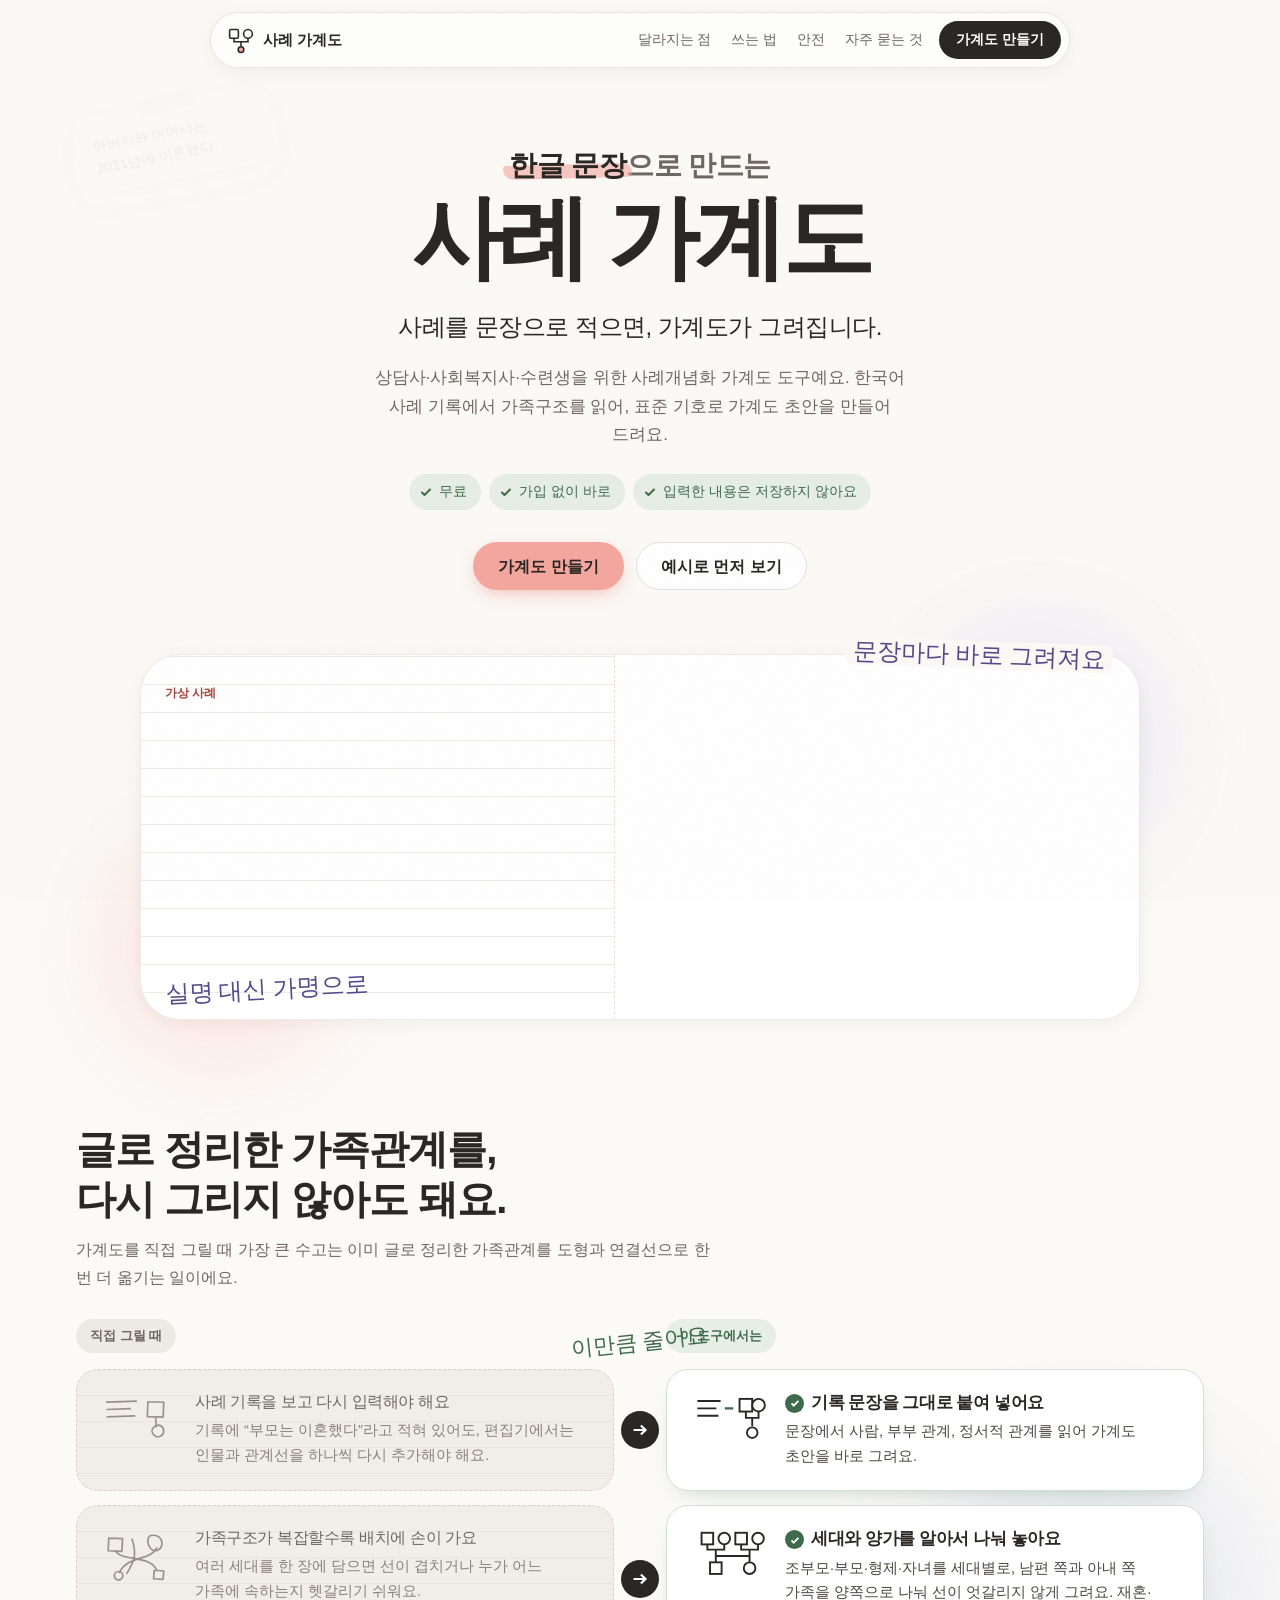
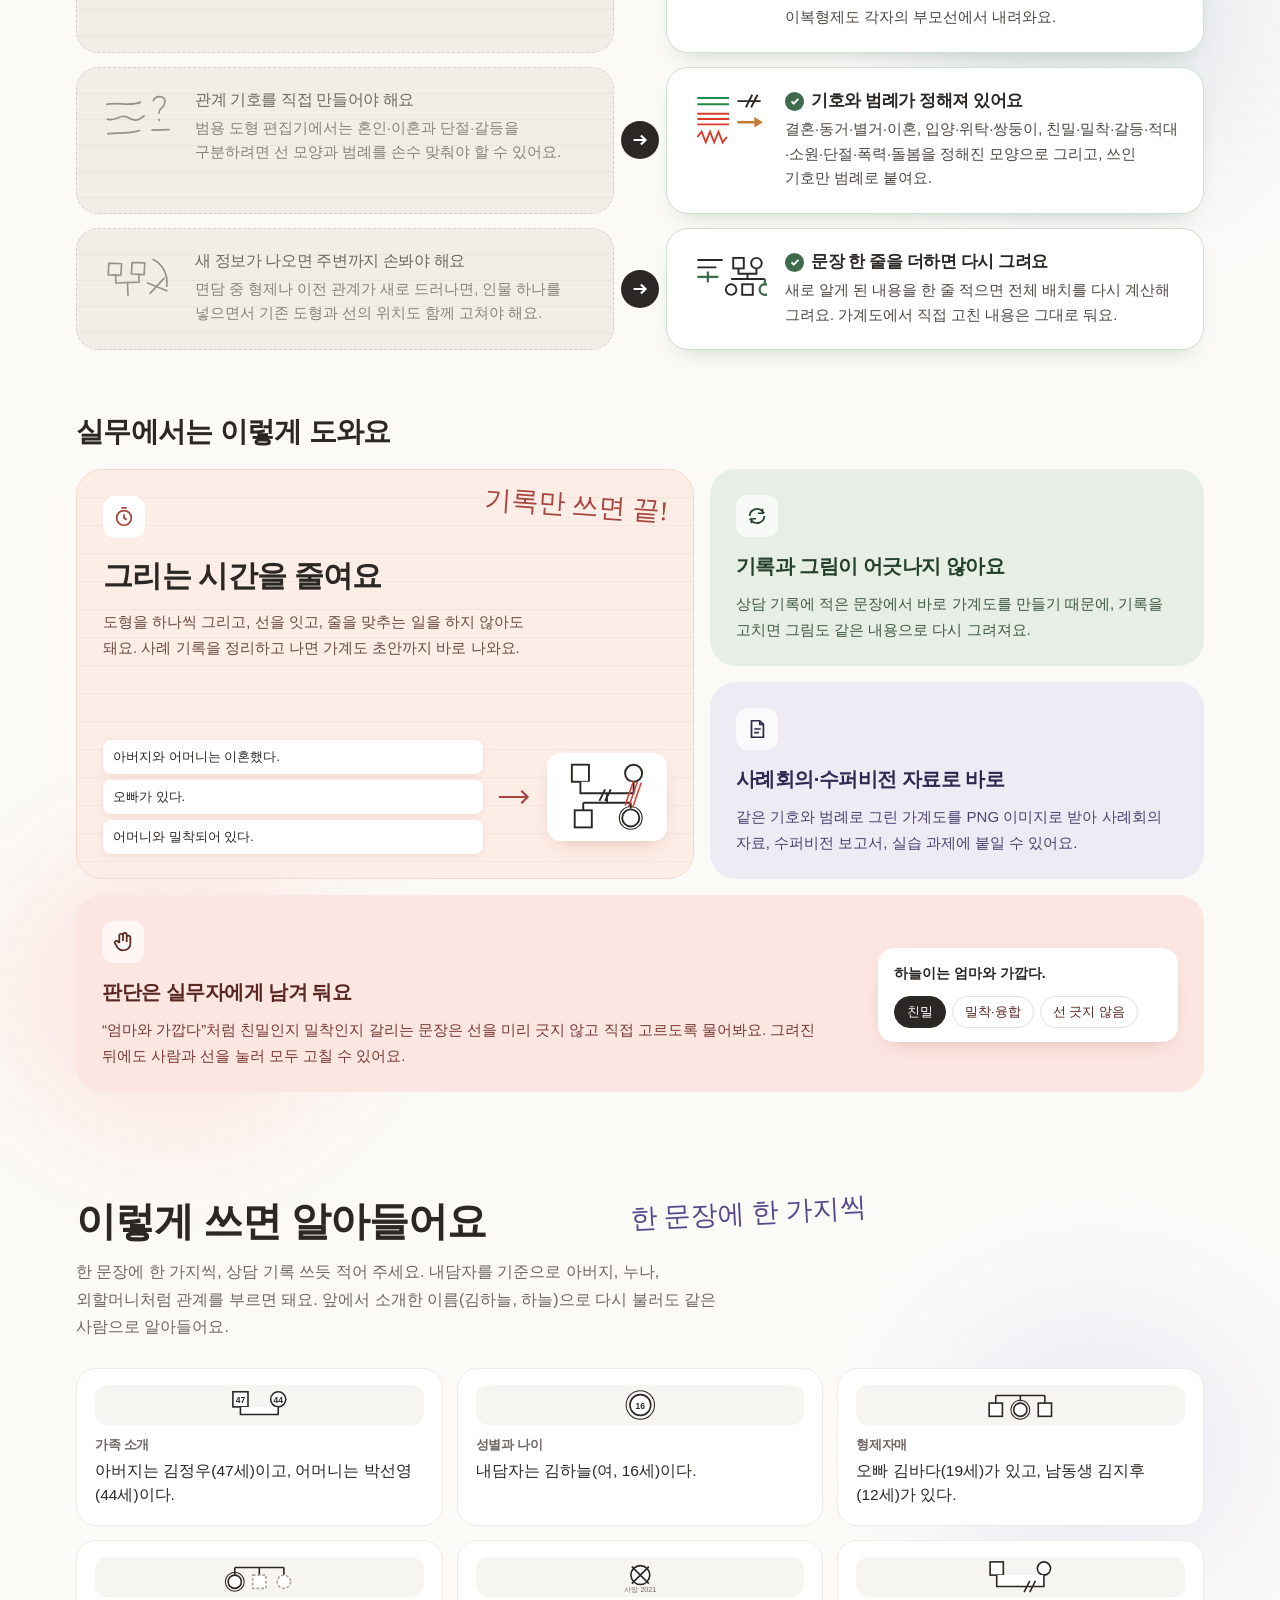
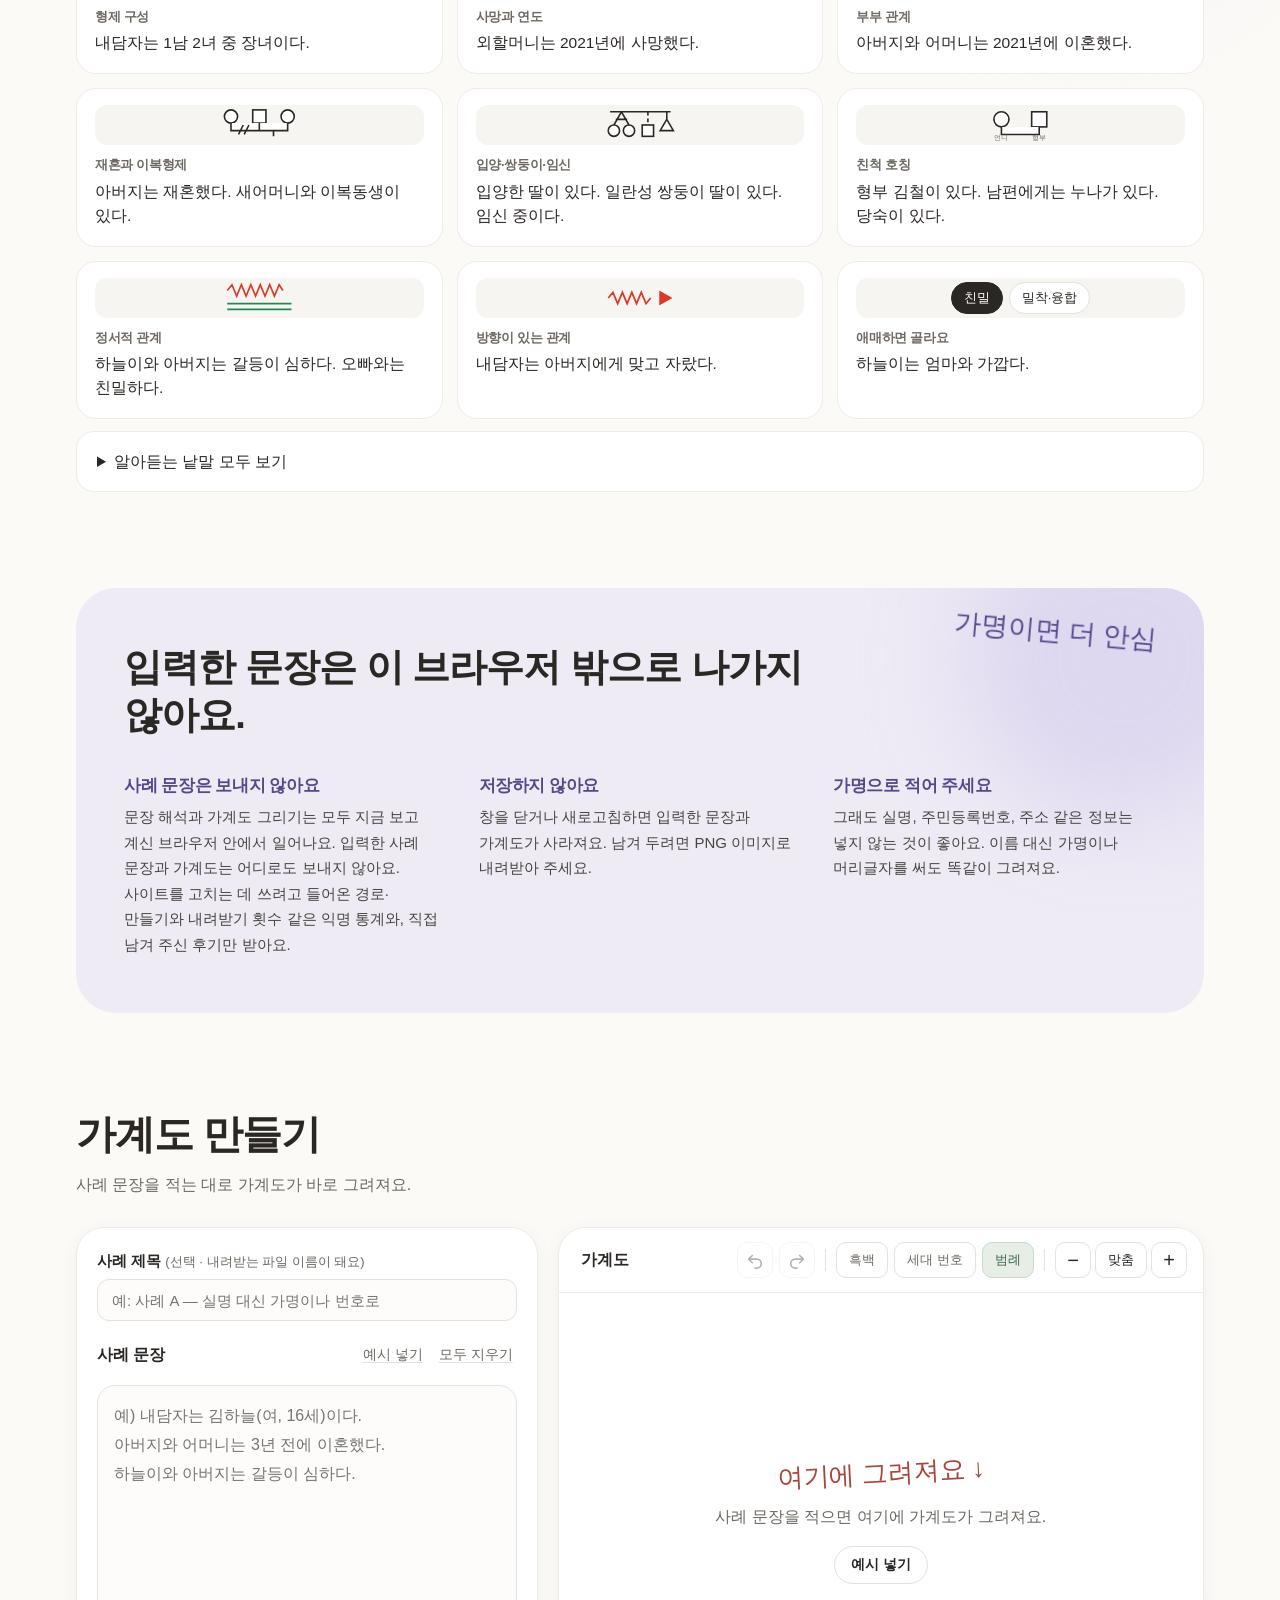
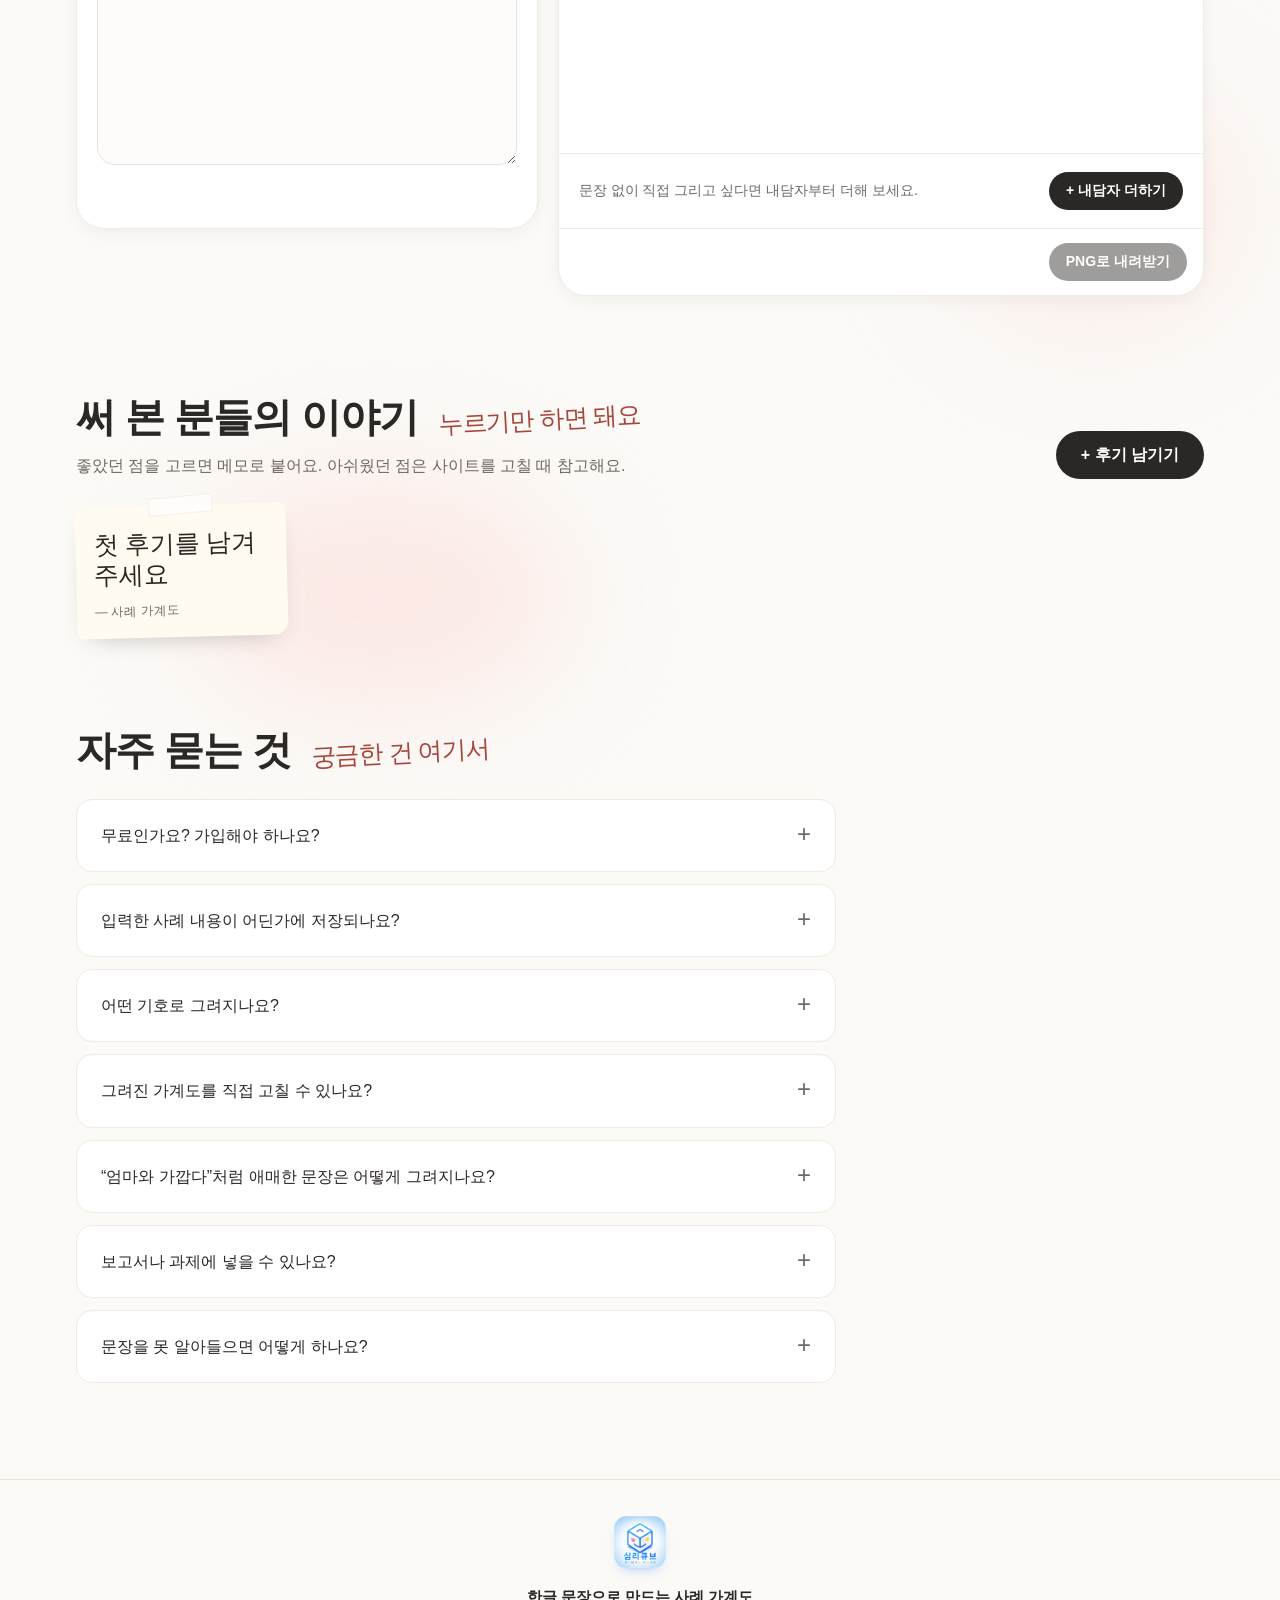
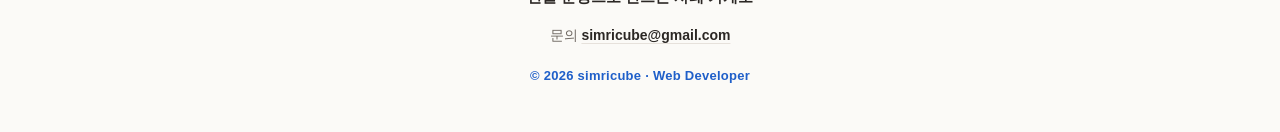
==== commit 8d9001e7: "맨 아래를 세로로: 로고 → 사이트 이름 → 문의 메일 → 영어 크레딧, 첫 화면 '밀착' 장식 카드를 범례대로 빨간색 Co-Authored-By: Claude Opus 5.5 <" ====
--- a/index.html
+++ b/index.html
@@ -514,12 +514,10 @@
 </dialog>
 
 <footer class="footer">
+  <img class="footer-logo" src="images/simricube-logo-full.png" srcset="images/simricube-logo-full.png 1x, images/simricube-logo-full@2x.png 2x" width="132" height="132" alt="심리큐브 SIMRI CUBE 로고">
   <p class="footer-name">한글 문장으로 만드는 사례 가계도</p>
-  <div class="credit">
-    <img src="images/simricube-logo-full.png" srcset="images/simricube-logo-full.png 1x, images/simricube-logo-full@2x.png 2x" width="132" height="132" alt="심리큐브 SIMRI CUBE 로고">
-    <span class="credit-text">© 2026 simricube · Web Developer</span>
-  </div>
   <p class="contact">문의 <a href="mailto:simricube@gmail.com">simricube@gmail.com</a></p>
+  <p class="credit-text">© 2026 simricube · Web Developer</p>
 </footer>
 
 <div class="toast" id="review-toast" role="status" hidden>
--- a/css/style.css
+++ b/css/style.css
@@ -145,7 +145,7 @@
 .card-sym { width: 108px; padding: 12px 10px 10px; display: grid; justify-items: center; gap: 4px; }
 .card-sym svg { width: 56px; height: 36px; fill: none; stroke: var(--ink); stroke-width: 2.4; stroke-linecap: round; stroke-linejoin: round; }
 .card-sym svg .coral { stroke: #D2554B; }
-.card-sym svg .lav { stroke: #6E5FA8; }
+.card-sym svg .lav { stroke: #D93A2B; }
 .card-sym span { font-size: 13px; font-weight: 600; color: var(--muted); }
 .is-arriving .card { animation: card-in .9s cubic-bezier(.2, .8, .2, 1) both; animation-delay: var(--d); }
 @keyframes card-in {
@@ -534,9 +534,8 @@
 .footer { border-top: 1px solid var(--line); padding: 36px var(--gutter) 44px; display: flex; flex-direction: column; align-items: center; gap: 14px; text-align: center; font-size: 14px; color: var(--muted); }
 .footer > * { margin: 0; }
 .footer-name { color: var(--ink); font-weight: 600; font-size: 15px; }
-.credit { display: flex; align-items: center; justify-content: center; gap: 10px; }
-.credit img { width: 44px; height: 44px; border-radius: 11px; box-shadow: 0 4px 10px -6px rgba(31, 111, 229, .5); }
-.credit-text { color: #1F5FC9; font-size: 14px; font-weight: 600; letter-spacing: .01em; }
+.footer-logo { width: 52px; height: 52px; border-radius: 13px; box-shadow: 0 6px 14px -8px rgba(31, 111, 229, .55); margin-bottom: 2px; }
+.footer .credit-text { color: #1F5FC9; font-size: 13px; font-weight: 600; letter-spacing: .02em; margin-top: 4px; }
 
 /* 좁은 화면 */
 @media (max-width: 1220px) {
@@ -562,8 +561,8 @@
   .cmp-labels { display: none; }
   .cmp-row { grid-template-columns: 1fr; gap: 6px; }
   .cmp-arrow svg { transform: rotate(90deg); width: 32px; height: 32px; padding: 7px; }
-  .cmp-before::before, .cmp-after::before { position: absolute; top: 10px; right: 14px; font-size: 11px; font-weight: 600; }
-  .cmp-before, .cmp-after { position: relative; padding: 18px 18px 18px; gap: 14px; }
+  .cmp-before::before, .cmp-after::before { position: absolute; top: 14px; left: 18px; font-size: 12px; font-weight: 600; letter-spacing: .02em; }
+  .cmp-before, .cmp-after { position: relative; padding: 42px 18px 20px; gap: 14px; }
   .cmp-before::before { content: '직접 그릴 때'; color: #8A827B; }
   .cmp-after::before { content: '이 도구에서는'; color: var(--sage-ink); }
   .doodle, .neat { width: 60px; height: 44px; }
@@ -633,15 +632,12 @@
 .hn-inline { font-size: .62em; font-weight: 400; margin-left: 10px; vertical-align: middle; color: var(--coral-ink); }
 .hn-empty { font-size: 26px; color: var(--coral-ink); }
 @media (max-width: 960px) {
-  .hn-head { position: static; display: block; margin-top: 6px; }
+  .hn-head { position: static; display: inline-block; margin: 14px 0 12px; }
   .hn-safety { position: static !important; display: inline-block; margin-bottom: 8px; }
 }
 @media (max-width: 720px) {
   .hn-mid { display: none; }
   .cmp::before, .bento::before, .rules::before, .workbench::before { width: 200px; height: 180px; filter: blur(40px); }
-}
-@media (max-width: 380px) {
-  .credit { gap: 8px; }
 }
 .contact { font-size: 14px; color: var(--muted); }
 .contact a { color: var(--ink); font-weight: 600; text-decoration-color: var(--line); text-underline-offset: 3px; }
